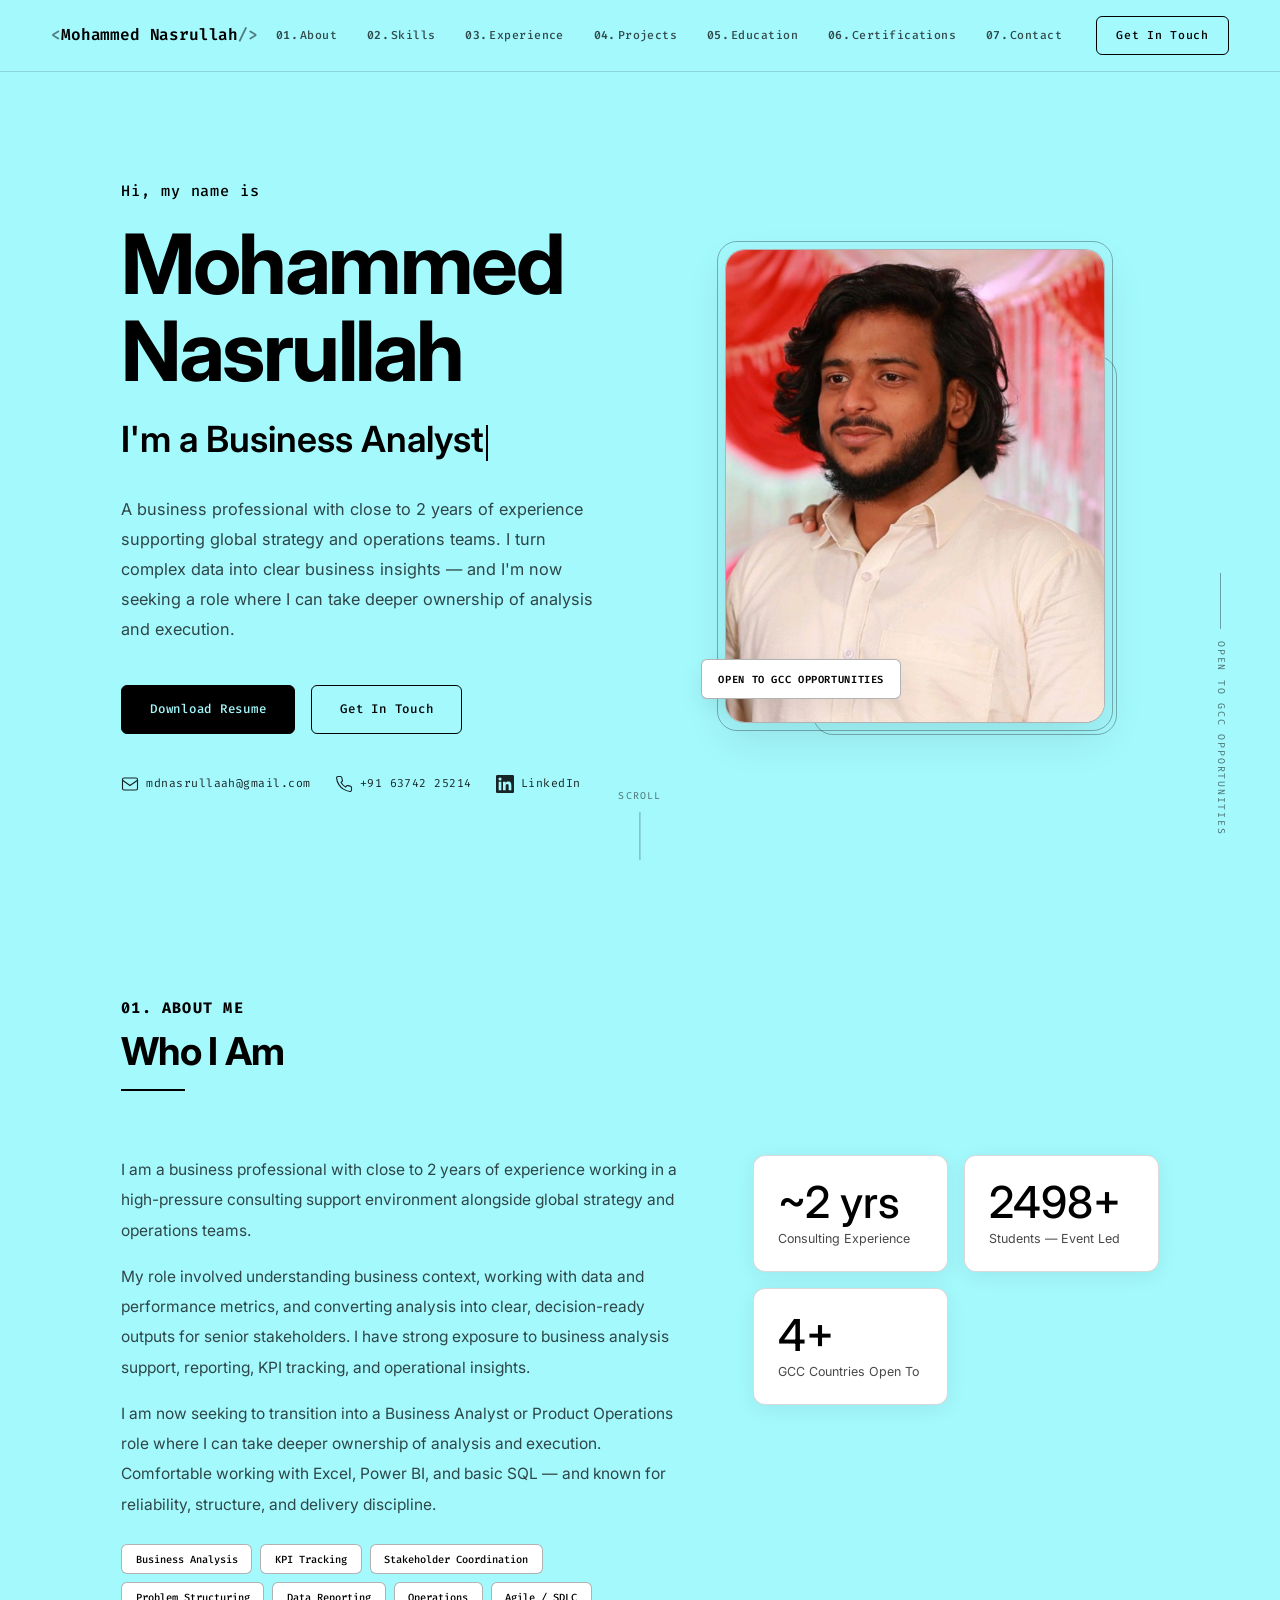
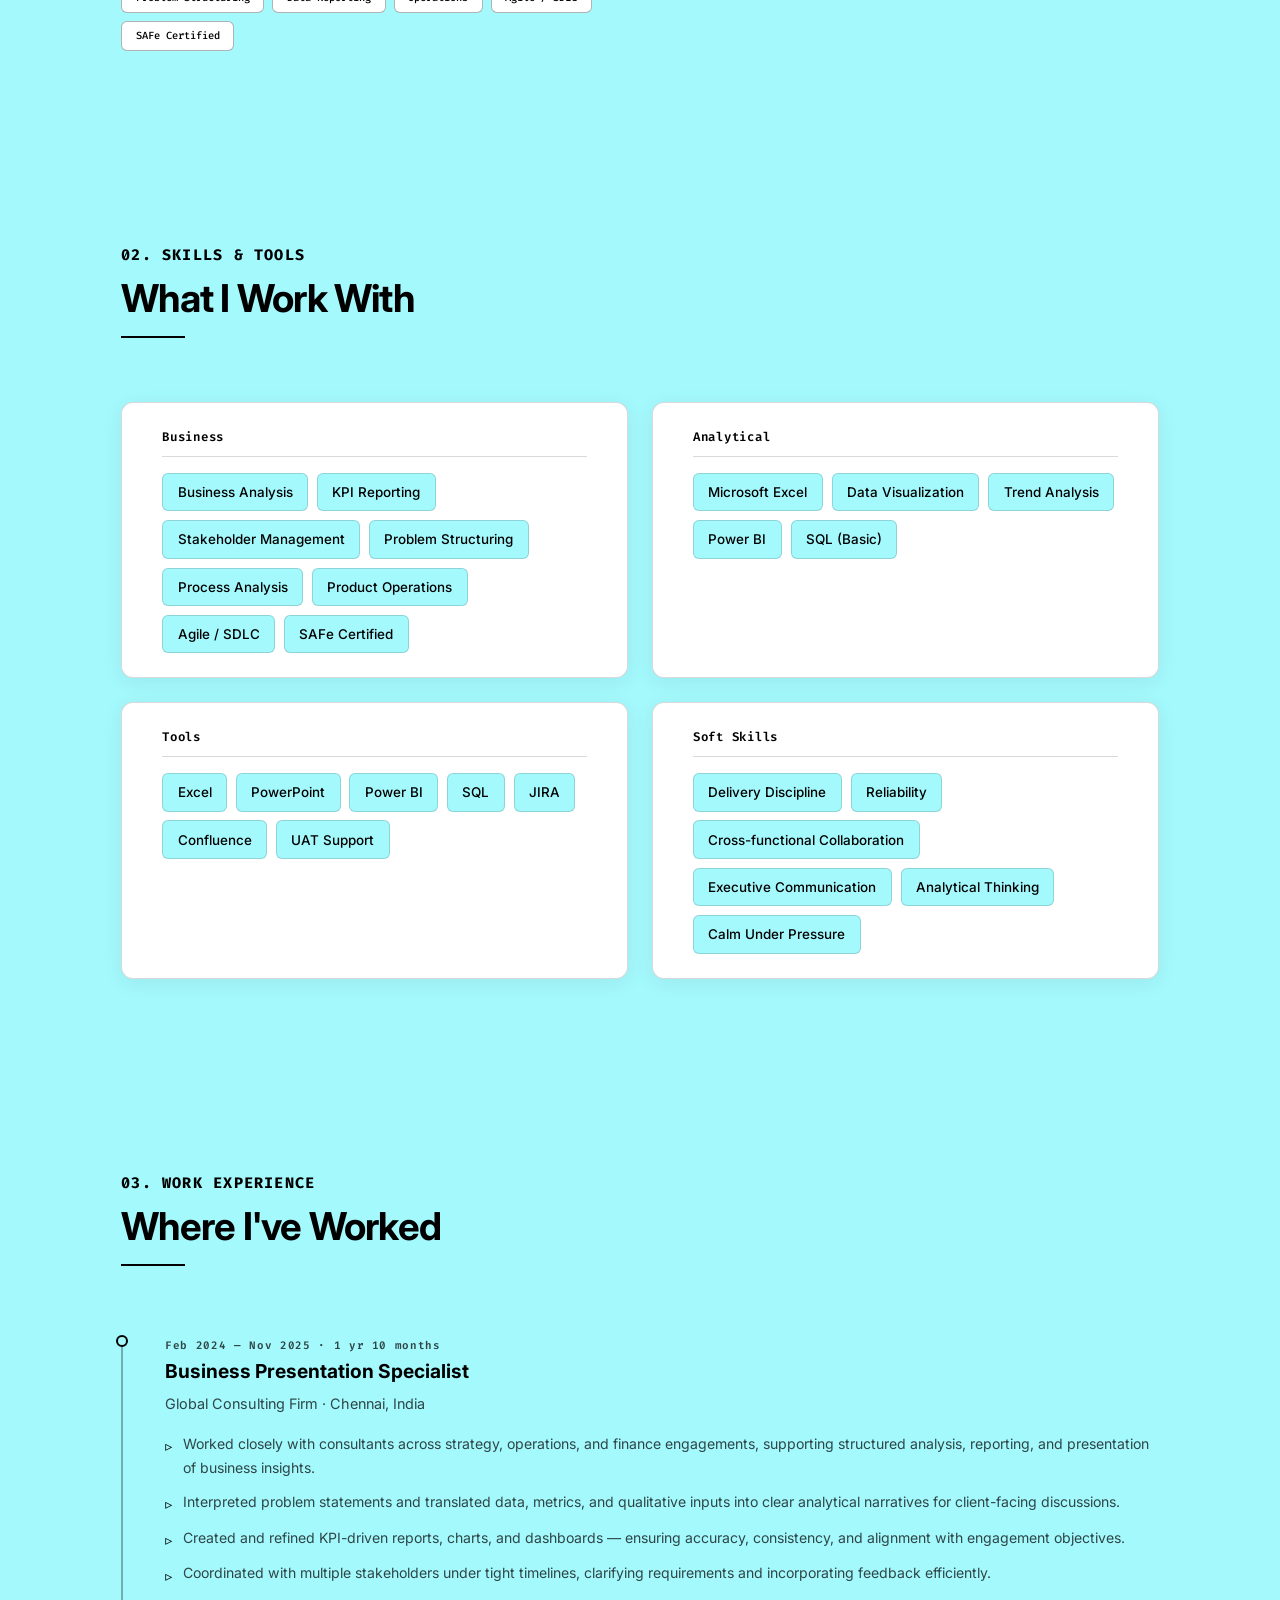
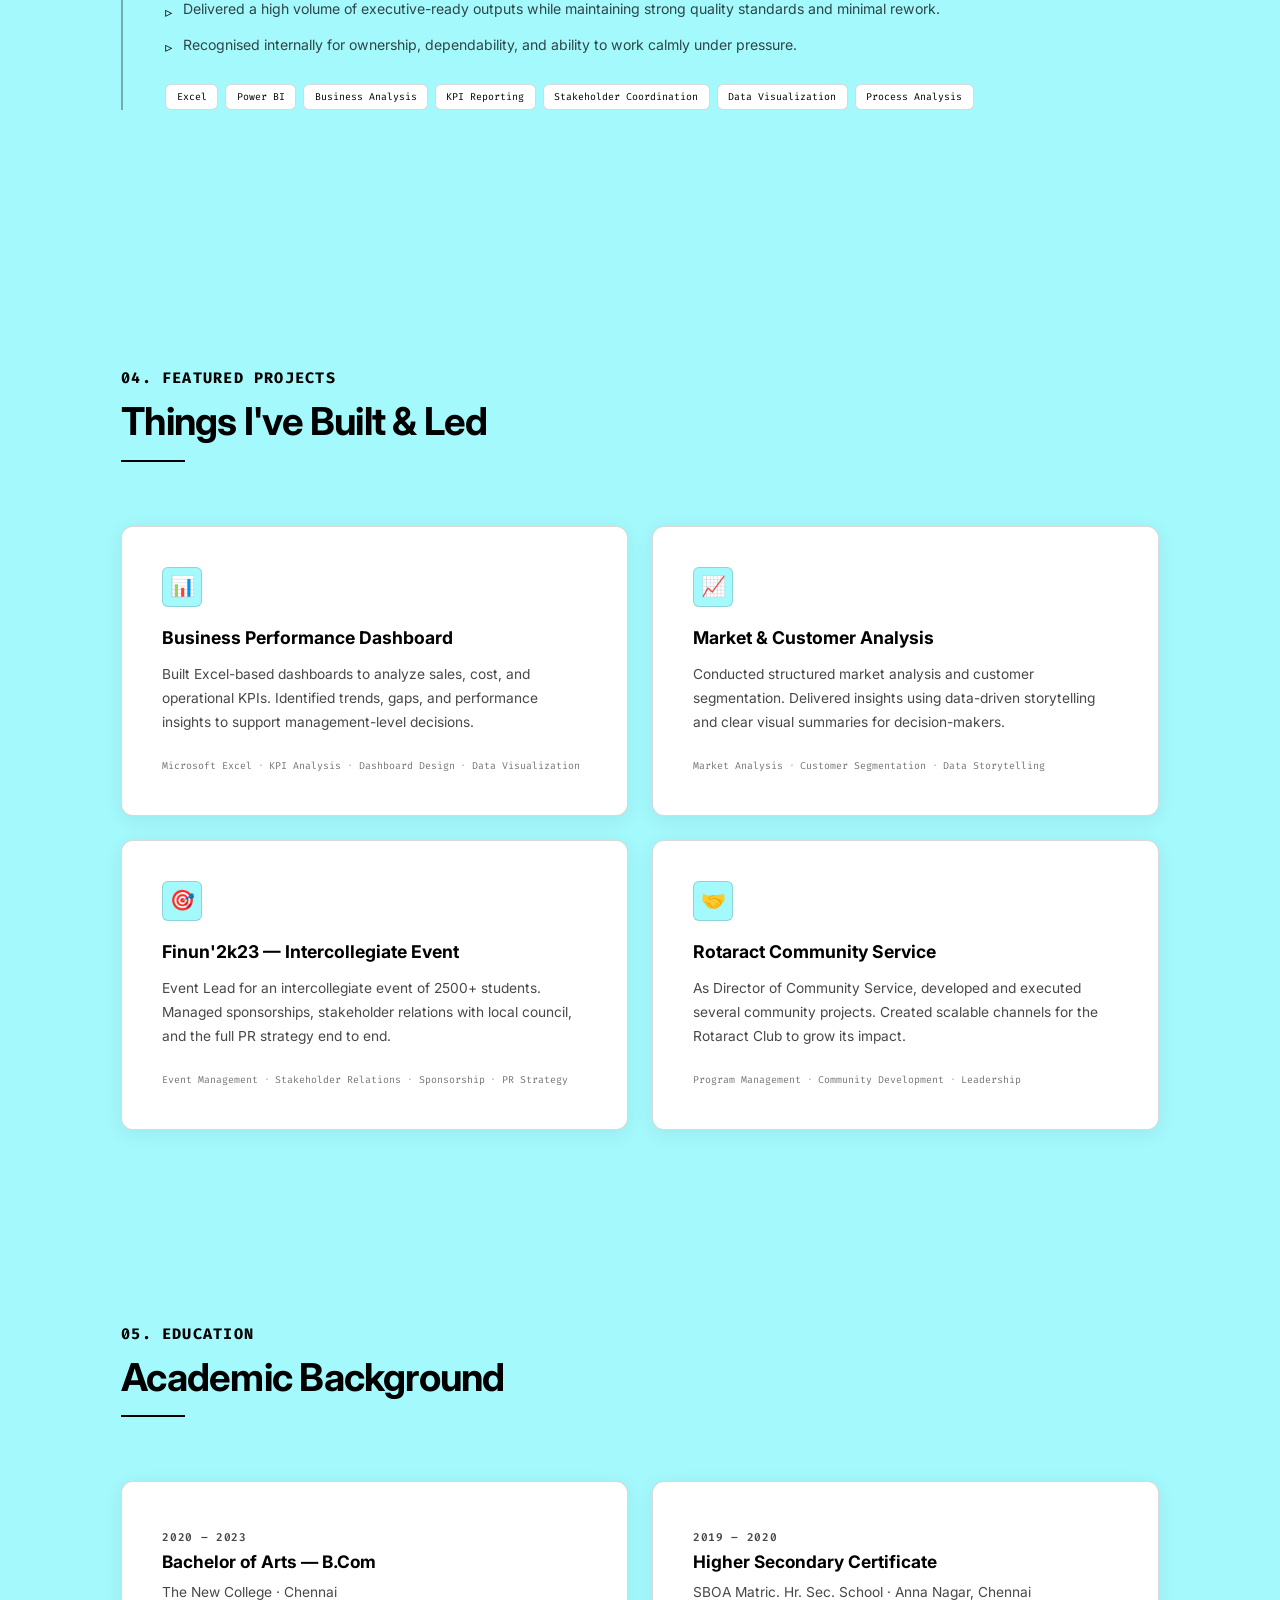
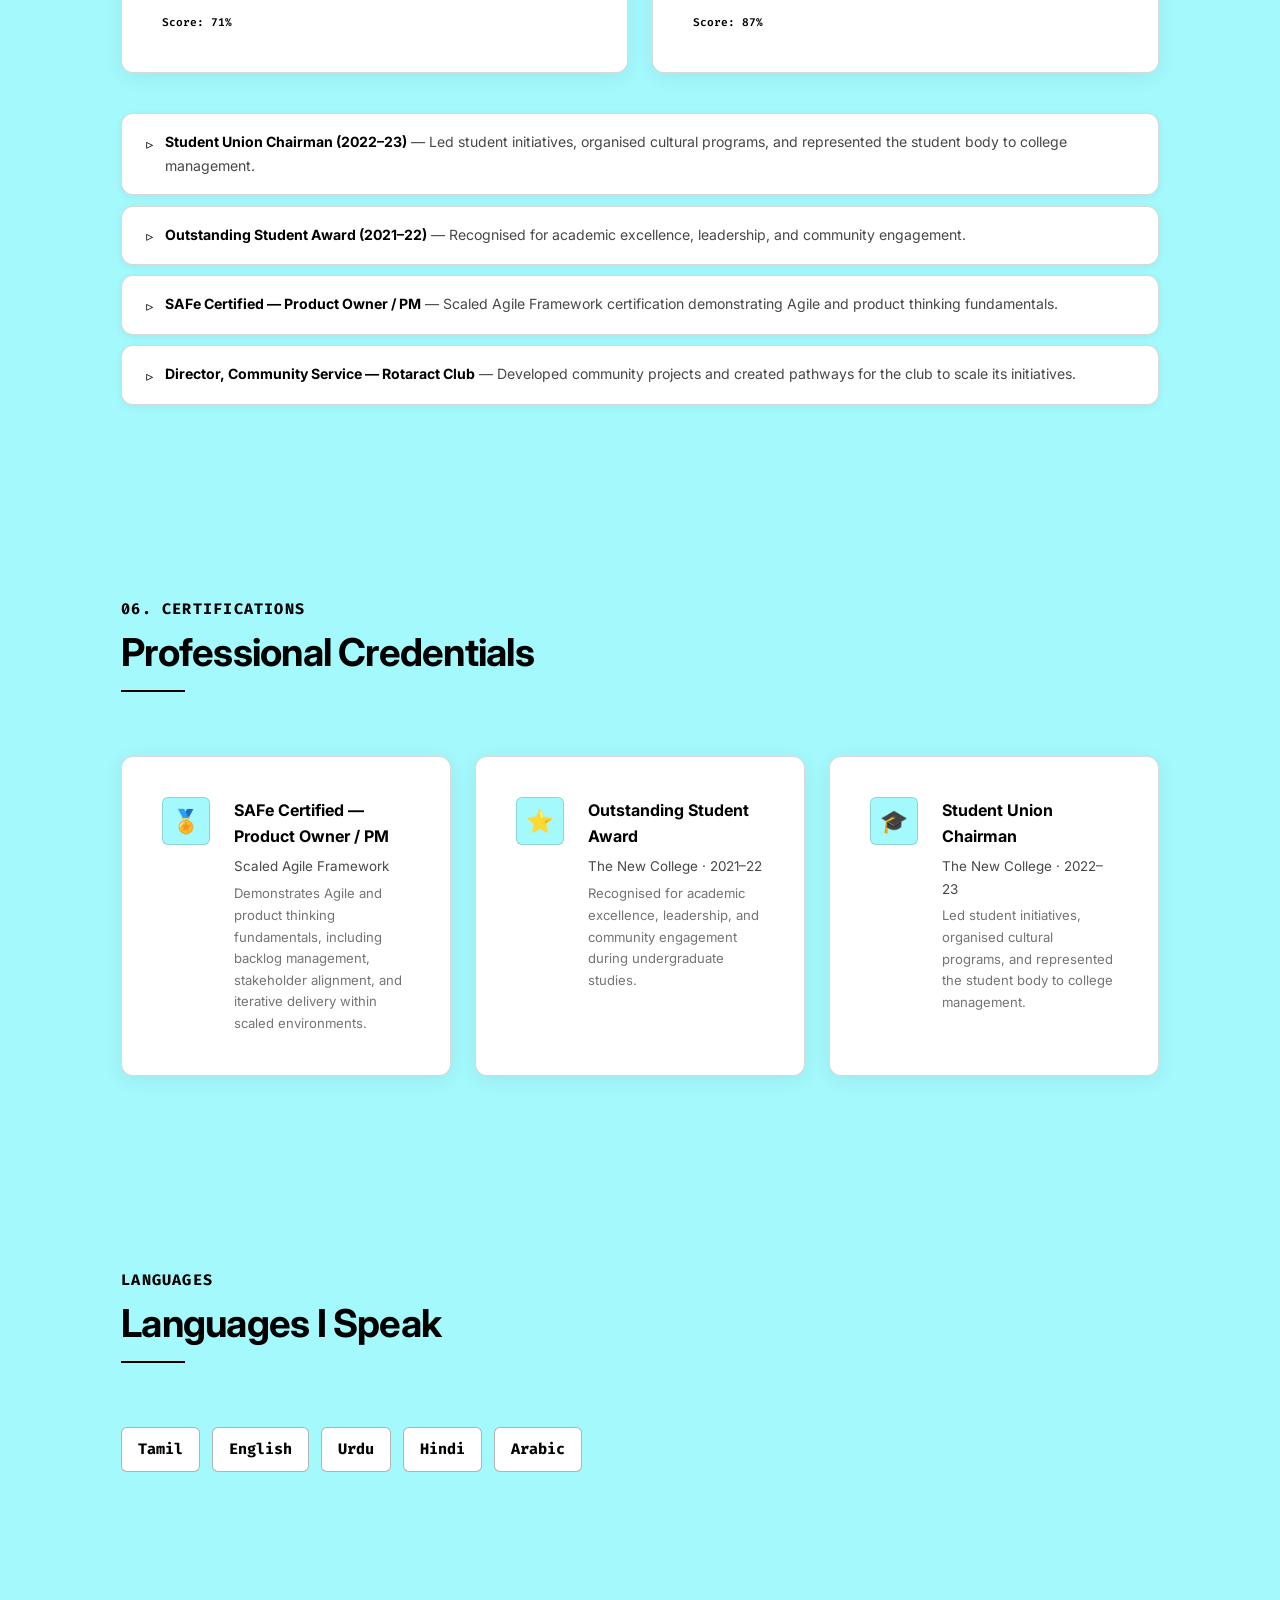
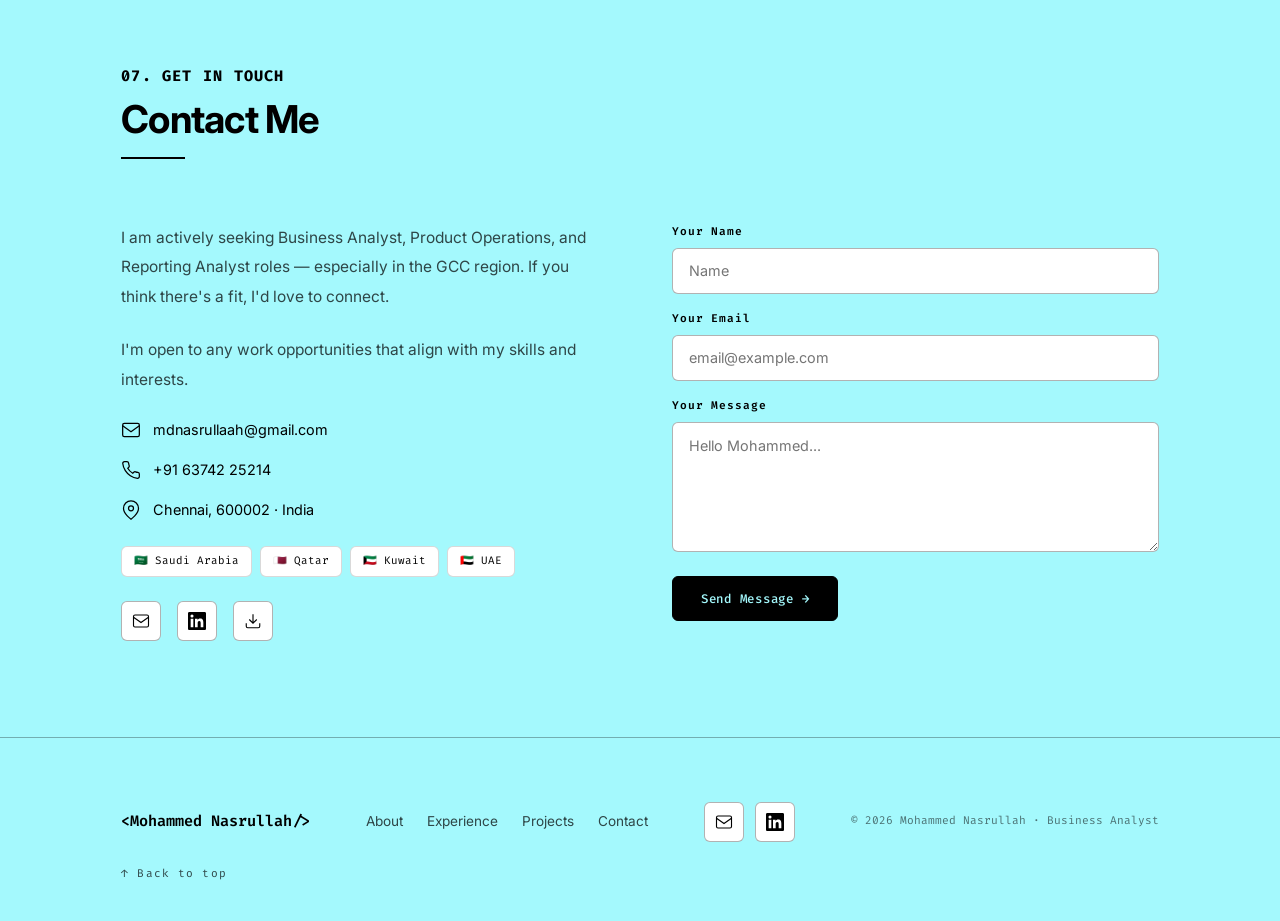
==== index.html @ 5e17bac0 "first commit" ====
<!DOCTYPE html>
<html lang="en">
<head>
  <meta charset="UTF-8">
  <meta name="viewport" content="width=device-width, initial-scale=1.0">
  <title>Mohammed Nasrullah | Business Analyst Portfolio</title>
  <meta name="description" content="Portfolio of Mohammed Nasrullah, Business Analyst open to GCC opportunities. Expertise in KPI reporting, data analysis, and stakeholder coordination.">
  <meta name="author" content="Mohammed Nasrullah">
  <meta name="theme-color" content="#a4f9fd">
  <link rel="icon" href="assets/icons/favicon.svg" type="image/svg+xml">

  <link rel="preconnect" href="https://fonts.googleapis.com">
  <link rel="preconnect" href="https://fonts.gstatic.com" crossorigin>
  <link href="https://fonts.googleapis.com/css2?family=Fira+Code:wght@400;500;600&family=Inter:wght@300;400;500;600;700&display=swap" rel="stylesheet">

  <link rel="stylesheet" href="css/variables.css">
  <link rel="stylesheet" href="css/style.css">
  <link rel="stylesheet" href="css/animations.css">
  <link rel="stylesheet" href="css/responsive.css">
</head>
<body>

  <a href="#hero" class="skip-link">Skip to main content</a>

  <!-- Navigation -->
  <header>
    <nav class="nav" id="nav" aria-label="Main navigation">
      <a href="#hero" class="nav__logo" aria-label="Mohammed Nasrullah home">
        <span class="nav__logo-bracket">&lt;</span>Mohammed Nasrullah<span class="nav__logo-bracket">/&gt;</span>
      </a>

      <div class="nav__links" id="navLinks">
        <a href="#about" class="nav__link" data-section="about"><span class="nav__link-num">01.</span>About</a>
        <a href="#skills" class="nav__link" data-section="skills"><span class="nav__link-num">02.</span>Skills</a>
        <a href="#experience" class="nav__link" data-section="experience"><span class="nav__link-num">03.</span>Experience</a>
        <a href="#projects" class="nav__link" data-section="projects"><span class="nav__link-num">04.</span>Projects</a>
        <a href="#education" class="nav__link" data-section="education"><span class="nav__link-num">05.</span>Education</a>
        <a href="#certifications" class="nav__link" data-section="certifications"><span class="nav__link-num">06.</span>Certifications</a>
        <a href="#contact" class="nav__link" data-section="contact"><span class="nav__link-num">07.</span>Contact</a>
      </div>

      <a href="#contact" class="btn btn--outline btn--sm nav__cta">Get In Touch</a>

      <button class="nav__toggle" id="navToggle" aria-label="Toggle navigation menu" aria-expanded="false" aria-controls="mobileNav">
        <span class="nav__toggle-bar"></span>
        <span class="nav__toggle-bar"></span>
        <span class="nav__toggle-bar"></span>
      </button>
    </nav>

    <div class="mobile-nav" id="mobileNav" aria-label="Mobile navigation">
      <a href="#about" class="mobile-nav__link">01. About</a>
      <a href="#skills" class="mobile-nav__link">02. Skills</a>
      <a href="#experience" class="mobile-nav__link">03. Experience</a>
      <a href="#projects" class="mobile-nav__link">04. Projects</a>
      <a href="#education" class="mobile-nav__link">05. Education</a>
      <a href="#certifications" class="mobile-nav__link">06. Certifications</a>
      <a href="#contact" class="mobile-nav__link">07. Contact</a>
      <a href="assets/resume/resume.pdf" class="mobile-nav__link" download>Download Resume</a>
    </div>
  </header>

  <main>

    <!-- Hero -->
    <section class="hero" id="hero" aria-label="Introduction">
      <div class="container">
        <div class="hero__grid">
          <div class="hero__content">
            <p class="hero__greeting hero-animate hero-animate--1">Hi, my name is</p>
            <h1 class="hero__name hero-animate hero-animate--2">Mohammed Nasrullah</h1>
            <p class="hero__role hero-animate hero-animate--3">
              I'm a <span id="typewriter"></span><span class="typewriter-cursor" aria-hidden="true"></span>
            </p>
            <p class="hero__bio hero-animate hero-animate--4">
              A business professional with close to 2 years of experience supporting global strategy and operations teams. I turn complex data into clear business insights — and I'm now seeking a role where I can take deeper ownership of analysis and execution.
            </p>
            <div class="hero__actions hero-animate hero-animate--5">
              <a href="assets/resume/resume.pdf" class="btn btn--primary" download>Download Resume</a>
              <a href="#contact" class="btn btn--outline">Get In Touch</a>
            </div>
            <div class="hero__socials hero-animate hero-animate--6">
              <a href="mailto:mdnasrullaah@gmail.com" class="hero__social-link" aria-label="Email Mohammed Nasrullah">
                <svg class="hero__social-icon" viewBox="0 0 24 24" fill="none" stroke="currentColor" stroke-width="1.5" aria-hidden="true"><rect x="2" y="4" width="20" height="16" rx="2"/><path d="M2 7l10 7 10-7"/></svg>
                mdnasrullaah@gmail.com
              </a>
              <a href="tel:+916374225214" class="hero__social-link" aria-label="Call Mohammed Nasrullah">
                <svg class="hero__social-icon" viewBox="0 0 24 24" fill="none" stroke="currentColor" stroke-width="1.5" aria-hidden="true"><path d="M22 16.92v3a2 2 0 01-2.18 2 19.79 19.79 0 01-8.63-3.07 19.5 19.5 0 01-6-6 19.79 19.79 0 01-3.07-8.67A2 2 0 014.11 2h3a2 2 0 012 1.72c.127.96.361 1.903.7 2.81a2 2 0 01-.45 2.11L8.09 9.91a16 16 0 006 6l1.27-1.27a2 2 0 012.11-.45c.907.339 1.85.573 2.81.7A2 2 0 0122 16.92z"/></svg>
                +91 63742 25214
              </a>
              <a href="https://linkedin.com" class="hero__social-link" target="_blank" rel="noopener noreferrer" aria-label="LinkedIn profile">
                <svg class="hero__social-icon" viewBox="0 0 24 24" fill="currentColor" aria-hidden="true"><path d="M20.447 20.452h-3.554v-5.569c0-1.328-.027-3.037-1.852-3.037-1.853 0-2.136 1.445-2.136 2.939v5.667H9.351V9h3.414v1.561h.046c.477-.9 1.637-1.85 3.37-1.85 3.601 0 4.267 2.37 4.267 5.455v6.286zM5.337 7.433a2.062 2.062 0 01-2.063-2.065 2.064 2.064 0 112.063 2.065zm1.782 13.019H3.555V9h3.564v11.452zM22.225 0H1.771C.792 0 0 .774 0 1.729v20.542C0 23.227.792 24 1.771 24h20.451C23.2 24 24 23.227 24 22.271V1.729C24 .774 23.2 0 22.222 0h.003z"/></svg>
                LinkedIn
              </a>
            </div>
          </div>

          <div class="hero__visual hero-animate hero-animate--7">
            <div class="hero__profile-wrap profile-ring">
              <div class="hero__profile-frame">
                <img
                  src="assets/images/NN.png"
                  alt="Mohammed Nasrullah — Business Analyst"
                  class="hero__profile-img"
                  width="380"
                  height="475"
                  loading="eager"
                  onerror="this.onerror=null;this.src='assets/images/profile.svg';"
                >
              </div>
              <div class="hero__profile-accent" aria-hidden="true"></div>
              <div class="hero__badge">Open to GCC Opportunities</div>
            </div>
          </div>
        </div>
      </div>

      <div class="hero__scroll scroll-indicator" aria-hidden="true">
        <span>Scroll</span>
        <div class="hero__scroll-line"></div>
      </div>

      <div class="hero__side-label" aria-hidden="true">Open to GCC Opportunities</div>
    </section>

    
    <!-- About -->
    <section class="section" id="about" aria-labelledby="about-title">
      <div class="container">
        <p class="section-label reveal">01. About Me</p>
        <h2 class="section-title reveal" id="about-title">Who I Am</h2>
        <div class="section-divider reveal"></div>

        <div class="about__grid">
          <div class="about__text reveal">
            <p>I am a business professional with close to 2 years of experience working in a high-pressure consulting support environment alongside global strategy and operations teams.</p>
            <p>My role involved understanding business context, working with data and performance metrics, and converting analysis into clear, decision-ready outputs for senior stakeholders. I have strong exposure to business analysis support, reporting, KPI tracking, and operational insights.</p>
            <p>I am now seeking to transition into a Business Analyst or Product Operations role where I can take deeper ownership of analysis and execution. Comfortable working with Excel, Power BI, and basic SQL — and known for reliability, structure, and delivery discipline.</p>
            <div class="about__tags">
              <span class="about__tag">Business Analysis</span>
              <span class="about__tag">KPI Tracking</span>
              <span class="about__tag">Stakeholder Coordination</span>
              <span class="about__tag">Problem Structuring</span>
              <span class="about__tag">Data Reporting</span>
              <span class="about__tag">Operations</span>
              <span class="about__tag">Agile / SDLC</span>
              <span class="about__tag">SAFe Certified</span>
            </div>
          </div>

          <div class="about__stats">
            <div class="stat-card reveal-scale delay-1">
              <div class="stat-card__number"><span data-counter="2" data-prefix="~" data-suffix=" yrs">~0 yrs</span></div>
              <div class="stat-card__label">Consulting Experience</div>
            </div>
              <!-- Removed Languages stat: replaced by separate Languages section -->
            <div class="stat-card reveal-scale delay-3">
              <div class="stat-card__number"><span data-counter="2500" data-suffix="+">0+</span></div>
              <div class="stat-card__label">Students — Event Led</div>
            </div>
            <div class="stat-card reveal-scale delay-4">
              <div class="stat-card__number"><span data-counter="4" data-suffix="+">0+</span></div>
              <div class="stat-card__label">GCC Countries Open To</div>
            </div>
          </div>
        </div>
      </div>
    </section>

    <!-- Skills -->
    <section class="section" id="skills" aria-labelledby="skills-title">
      <div class="container">
        <p class="section-label reveal">02. Skills &amp; Tools</p>
        <h2 class="section-title reveal" id="skills-title">What I Work With</h2>
        <div class="section-divider reveal"></div>

        <div class="skills__grid">
          <article class="skill-card reveal delay-1">
            <h3 class="skill-card__title">Business</h3>
            <div class="skill-card__chips">
              <span class="skill-chip">Business Analysis</span>
              <span class="skill-chip">KPI Reporting</span>
              <span class="skill-chip">Stakeholder Management</span>
              <span class="skill-chip">Problem Structuring</span>
              <span class="skill-chip">Process Analysis</span>
              <span class="skill-chip">Product Operations</span>
              <span class="skill-chip">Agile / SDLC</span>
              <span class="skill-chip">SAFe Certified</span>
            </div>
          </article>

          <article class="skill-card reveal delay-2">
            <h3 class="skill-card__title">Analytical</h3>
            <div class="skill-card__chips">
              <span class="skill-chip">Microsoft Excel</span>
              <span class="skill-chip">Data Visualization</span>
              <span class="skill-chip">Trend Analysis</span>
              <span class="skill-chip">Power BI</span>
              <span class="skill-chip">SQL (Basic)</span>
            </div>
          </article>

          <article class="skill-card reveal delay-3">
            <h3 class="skill-card__title">Tools</h3>
            <div class="skill-card__chips">
              <span class="skill-chip">Excel</span>
              <span class="skill-chip">PowerPoint</span>
              <span class="skill-chip">Power BI</span>
              <span class="skill-chip">SQL</span>
              <span class="skill-chip">JIRA</span>
              <span class="skill-chip">Confluence</span>
              <span class="skill-chip">UAT Support</span>
            </div>
          </article>

          <article class="skill-card reveal delay-4">
            <h3 class="skill-card__title">Soft Skills</h3>
            <div class="skill-card__chips">
              <span class="skill-chip">Delivery Discipline</span>
              <span class="skill-chip">Reliability</span>
              <span class="skill-chip">Cross-functional Collaboration</span>
              <span class="skill-chip">Executive Communication</span>
              <span class="skill-chip">Analytical Thinking</span>
              <span class="skill-chip">Calm Under Pressure</span>
            </div>
          </article>
        </div>
      </div>
    </section>

    <!-- Experience -->
    <section class="section" id="experience" aria-labelledby="experience-title">
      <div class="container">
        <p class="section-label reveal">03. Work Experience</p>
        <h2 class="section-title reveal" id="experience-title">Where I've Worked</h2>
        <div class="section-divider reveal"></div>

        <div class="timeline">
          <article class="timeline__item reveal">
            <time class="timeline__date" datetime="2024-02/2025-11">Feb 2024 — Nov 2025 · 1 yr 10 months</time>
            <h3 class="timeline__role">Business Presentation Specialist</h3>
            <p class="timeline__company">Global Consulting Firm · Chennai, India</p>
            <ul class="timeline__points">
              <li class="timeline__point"><span class="timeline__arrow" aria-hidden="true">▹</span><span>Worked closely with consultants across strategy, operations, and finance engagements, supporting structured analysis, reporting, and presentation of business insights.</span></li>
              <li class="timeline__point"><span class="timeline__arrow" aria-hidden="true">▹</span><span>Interpreted problem statements and translated data, metrics, and qualitative inputs into clear analytical narratives for client-facing discussions.</span></li>
              <li class="timeline__point"><span class="timeline__arrow" aria-hidden="true">▹</span><span>Created and refined KPI-driven reports, charts, and dashboards — ensuring accuracy, consistency, and alignment with engagement objectives.</span></li>
              <li class="timeline__point"><span class="timeline__arrow" aria-hidden="true">▹</span><span>Coordinated with multiple stakeholders under tight timelines, clarifying requirements and incorporating feedback efficiently.</span></li>
              <li class="timeline__point"><span class="timeline__arrow" aria-hidden="true">▹</span><span>Delivered a high volume of executive-ready outputs while maintaining strong quality standards and minimal rework.</span></li>
              <li class="timeline__point"><span class="timeline__arrow" aria-hidden="true">▹</span><span>Recognised internally for ownership, dependability, and ability to work calmly under pressure.</span></li>
            </ul>
            <div class="timeline__tags">
              <span class="tag">Excel</span>
              <span class="tag">Power BI</span>
              <span class="tag">Business Analysis</span>
              <span class="tag">KPI Reporting</span>
              <span class="tag">Stakeholder Coordination</span>
              <span class="tag">Data Visualization</span>
              <span class="tag">Process Analysis</span>
            </div>
          </article>
        </div>
      </div>
    </section>

    <!-- Projects -->
    <section class="section" id="projects" aria-labelledby="projects-title">
      <div class="container">
        <p class="section-label reveal">04. Featured Projects</p>
        <h2 class="section-title reveal" id="projects-title">Things I've Built &amp; Led</h2>
        <div class="section-divider reveal"></div>

        <div class="projects__grid">
          <article class="project-card reveal delay-1">
            <div class="project-card__header">
              <div class="project-card__icon" aria-hidden="true">📊</div>
            </div>
            <h3 class="project-card__title">Business Performance Dashboard</h3>
            <p class="project-card__desc">Built Excel-based dashboards to analyze sales, cost, and operational KPIs. Identified trends, gaps, and performance insights to support management-level decisions.</p>
            <div class="project-card__tags">
              <span class="project-card__tag">Microsoft Excel</span>
              <span class="project-card__tag">KPI Analysis</span>
              <span class="project-card__tag">Dashboard Design</span>
              <span class="project-card__tag">Data Visualization</span>
            </div>
          </article>

          <article class="project-card reveal delay-2">
            <div class="project-card__header">
              <div class="project-card__icon" aria-hidden="true">📈</div>
            </div>
            <h3 class="project-card__title">Market &amp; Customer Analysis</h3>
            <p class="project-card__desc">Conducted structured market analysis and customer segmentation. Delivered insights using data-driven storytelling and clear visual summaries for decision-makers.</p>
            <div class="project-card__tags">
              <span class="project-card__tag">Market Analysis</span>
              <span class="project-card__tag">Customer Segmentation</span>
              <span class="project-card__tag">Data Storytelling</span>
            </div>
          </article>

          <article class="project-card reveal delay-3">
            <div class="project-card__header">
              <div class="project-card__icon" aria-hidden="true">🎯</div>
            </div>
            <h3 class="project-card__title">Finun'2k23 — Intercollegiate Event</h3>
            <p class="project-card__desc">Event Lead for an intercollegiate event of 2500+ students. Managed sponsorships, stakeholder relations with local council, and the full PR strategy end to end.</p>
            <div class="project-card__tags">
              <span class="project-card__tag">Event Management</span>
              <span class="project-card__tag">Stakeholder Relations</span>
              <span class="project-card__tag">Sponsorship</span>
              <span class="project-card__tag">PR Strategy</span>
            </div>
          </article>

          <article class="project-card reveal delay-4">
            <div class="project-card__header">
              <div class="project-card__icon" aria-hidden="true">🤝</div>
            </div>
            <h3 class="project-card__title">Rotaract Community Service</h3>
            <p class="project-card__desc">As Director of Community Service, developed and executed several community projects. Created scalable channels for the Rotaract Club to grow its impact.</p>
            <div class="project-card__tags">
              <span class="project-card__tag">Program Management</span>
              <span class="project-card__tag">Community Development</span>
              <span class="project-card__tag">Leadership</span>
            </div>
          </article>
        </div>
      </div>
    </section>

    <!-- Education -->
    <section class="section" id="education" aria-labelledby="education-title">
      <div class="container">
        <p class="section-label reveal">05. Education</p>
        <h2 class="section-title reveal" id="education-title">Academic Background</h2>
        <div class="section-divider reveal"></div>

        <div class="education__grid">
          <article class="edu-card reveal delay-1">
            <time class="edu-card__year" datetime="2020/2023">2020 – 2023</time>
            <h3 class="edu-card__degree">Bachelor of Arts — B.Com</h3>
            <p class="edu-card__institution">The New College · Chennai</p>
            <p class="edu-card__score">Score: 71%</p>
          </article>

          <article class="edu-card reveal delay-2">
            <time class="edu-card__year" datetime="2019/2020">2019 – 2020</time>
            <h3 class="edu-card__degree">Higher Secondary Certificate</h3>
            <p class="edu-card__institution">SBOA Matric. Hr. Sec. School · Anna Nagar, Chennai</p>
            <p class="edu-card__score">Score: 87%</p>
          </article>
        </div>

        <div class="achievements">
          <div class="achievement-item reveal delay-1">
            <span class="achievement-item__arrow" aria-hidden="true">▹</span>
            <span><strong>Student Union Chairman (2022–23)</strong> — Led student initiatives, organised cultural programs, and represented the student body to college management.</span>
          </div>
          <div class="achievement-item reveal delay-2">
            <span class="achievement-item__arrow" aria-hidden="true">▹</span>
            <span><strong>Outstanding Student Award (2021–22)</strong> — Recognised for academic excellence, leadership, and community engagement.</span>
          </div>
          <div class="achievement-item reveal delay-3">
            <span class="achievement-item__arrow" aria-hidden="true">▹</span>
            <span><strong>SAFe Certified — Product Owner / PM</strong> — Scaled Agile Framework certification demonstrating Agile and product thinking fundamentals.</span>
          </div>
          <div class="achievement-item reveal delay-4">
            <span class="achievement-item__arrow" aria-hidden="true">▹</span>
            <span><strong>Director, Community Service — Rotaract Club</strong> — Developed community projects and created pathways for the club to scale its initiatives.</span>
          </div>
        </div>
      </div>
    </section>

    <!-- Certifications -->
    <section class="section" id="certifications" aria-labelledby="certifications-title">
      <div class="container">
        <p class="section-label reveal">06. Certifications</p>
        <h2 class="section-title reveal" id="certifications-title">Professional Credentials</h2>
        <div class="section-divider reveal"></div>

        <div class="certifications__grid">
          <article class="cert-card reveal delay-1">
            <div class="cert-card__icon" aria-hidden="true">🏅</div>
            <div>
              <h3 class="cert-card__title">SAFe Certified — Product Owner / PM</h3>
              <p class="cert-card__issuer">Scaled Agile Framework</p>
              <p class="cert-card__desc">Demonstrates Agile and product thinking fundamentals, including backlog management, stakeholder alignment, and iterative delivery within scaled environments.</p>
            </div>
          </article>

          <article class="cert-card reveal delay-2">
            <div class="cert-card__icon" aria-hidden="true">⭐</div>
            <div>
              <h3 class="cert-card__title">Outstanding Student Award</h3>
              <p class="cert-card__issuer">The New College · 2021–22</p>
              <p class="cert-card__desc">Recognised for academic excellence, leadership, and community engagement during undergraduate studies.</p>
            </div>
          </article>

          <article class="cert-card reveal delay-3">
            <div class="cert-card__icon" aria-hidden="true">🎓</div>
            <div>
              <h3 class="cert-card__title">Student Union Chairman</h3>
              <p class="cert-card__issuer">The New College · 2022–23</p>
              <p class="cert-card__desc">Led student initiatives, organised cultural programs, and represented the student body to college management.</p>
            </div>
          </article>
        </div>
      </div>
    </section>

    <!-- Languages -->
    <section class="section" id="languages" aria-labelledby="languages-title">
      <div class="container">
        <p class="section-label reveal">Languages</p>
        <h2 class="section-title reveal" id="languages-title">Languages I Speak</h2>
        <div class="section-divider reveal"></div>

        <div class="languages__grid reveal">
          <span class="language-tag">Tamil</span>
          <span class="language-tag">English</span>
          <span class="language-tag">Urdu</span>
          <span class="language-tag">Hindi</span>
          <span class="language-tag">Arabic</span>
        </div>
      </div>
    </section>

    <!-- Contact -->
    <section class="section" id="contact" aria-labelledby="contact-title">
      <div class="container">
        <p class="section-label reveal">07. Get In Touch</p>
        <h2 class="section-title reveal" id="contact-title">Contact Me</h2>
        <div class="section-divider reveal"></div>

        <div class="contact__grid">
          <div class="reveal-left">
            <div class="contact__text">
              <p>I am actively seeking Business Analyst, Product Operations, and Reporting Analyst roles — especially in the GCC region. If you think there's a fit, I'd love to connect.</p>
              <p>I'm open to any work opportunities that align with my skills and interests.</p>
            </div>

            <div class="contact__details">
              <a href="mailto:mdnasrullaah@gmail.com" class="contact__row">
                <svg class="contact__icon" viewBox="0 0 24 24" fill="none" stroke="currentColor" stroke-width="1.5" aria-hidden="true"><rect x="2" y="4" width="20" height="16" rx="2"/><path d="M2 7l10 7 10-7"/></svg>
                mdnasrullaah@gmail.com
              </a>
              <a href="tel:+916374225214" class="contact__row">
                <svg class="contact__icon" viewBox="0 0 24 24" fill="none" stroke="currentColor" stroke-width="1.5" aria-hidden="true"><path d="M22 16.92v3a2 2 0 01-2.18 2 19.79 19.79 0 01-8.63-3.07 19.5 19.5 0 01-6-6 19.79 19.79 0 01-3.07-8.67A2 2 0 014.11 2h3a2 2 0 012 1.72c.127.96.361 1.903.7 2.81a2 2 0 01-.45 2.11L8.09 9.91a16 16 0 006 6l1.27-1.27a2 2 0 012.11-.45c.907.339 1.85.573 2.81.7A2 2 0 0122 16.92z"/></svg>
                +91 63742 25214
              </a>
              <div class="contact__row">
                <svg class="contact__icon" viewBox="0 0 24 24" fill="none" stroke="currentColor" stroke-width="1.5" aria-hidden="true"><path d="M21 10c0 7-9 13-9 13s-9-6-9-13a9 9 0 0118 0z"/><circle cx="12" cy="10" r="3"/></svg>
                Chennai, 600002 · India
              </div>
            </div>

            <div class="contact__geo">
              <span class="geo-tag">🇸🇦 Saudi Arabia</span>
              <span class="geo-tag">🇶🇦 Qatar</span>
              <span class="geo-tag">🇰🇼 Kuwait</span>
              <span class="geo-tag">🇦🇪 UAE</span>
            </div>

            <div class="contact__socials">
              <a href="mailto:mdnasrullaah@gmail.com" class="social-icon-btn" aria-label="Email">
                <svg viewBox="0 0 24 24" fill="none" stroke="currentColor" stroke-width="1.5"><rect x="2" y="4" width="20" height="16" rx="2"/><path d="M2 7l10 7 10-7"/></svg>
              </a>
              <a href="https://linkedin.com" class="social-icon-btn" target="_blank" rel="noopener noreferrer" aria-label="LinkedIn">
                <svg viewBox="0 0 24 24" fill="currentColor"><path d="M20.447 20.452h-3.554v-5.569c0-1.328-.027-3.037-1.852-3.037-1.853 0-2.136 1.445-2.136 2.939v5.667H9.351V9h3.414v1.561h.046c.477-.9 1.637-1.85 3.37-1.85 3.601 0 4.267 2.37 4.267 5.455v6.286zM5.337 7.433a2.062 2.062 0 01-2.063-2.065 2.064 2.064 0 112.063 2.065zm1.782 13.019H3.555V9h3.564v11.452zM22.225 0H1.771C.792 0 0 .774 0 1.729v20.542C0 23.227.792 24 1.771 24h20.451C23.2 24 24 23.227 24 22.271V1.729C24 .774 23.2 0 22.222 0h.003z"/></svg>
              </a>
              <a href="assets/resume/resume.pdf" class="social-icon-btn" download aria-label="Download resume">
                <svg viewBox="0 0 24 24" fill="none" stroke="currentColor" stroke-width="1.5"><path d="M21 15v4a2 2 0 01-2 2H5a2 2 0 01-2-2v-4M7 10l5 5 5-5M12 15V3"/></svg>
              </a>
            </div>
          </div>

          <form class="contact-form reveal delay-2" id="contactForm" novalidate>
            <div class="form-group">
              <label class="form-label" for="name">Your Name</label>
              <input class="form-input" type="text" id="name" name="name" placeholder="Name" required autocomplete="name">
            </div>
            <div class="form-group">
              <label class="form-label" for="email">Your Email</label>
              <input class="form-input" type="email" id="email" name="email" placeholder="email@example.com" required autocomplete="email">
            </div>
            <div class="form-group">
              <label class="form-label" for="message">Your Message</label>
              <textarea class="form-textarea" id="message" name="message" placeholder="Hello Mohammed..." required></textarea>
            </div>
            <div class="form-submit">
              <button type="submit" class="btn btn--primary">Send Message →</button>
            </div>
            <div class="form-status" id="formStatus" role="alert" aria-live="polite"></div>
          </form>
        </div>
      </div>
    </section>

  </main>

  <!-- Footer -->
  <footer class="footer">
    <div class="container footer__inner">
      <div class="footer__logo">&lt;Mohammed Nasrullah/&gt;</div>
      <nav class="footer__links" aria-label="Footer navigation">
        <a href="#about" class="footer__link">About</a>
        <a href="#experience" class="footer__link">Experience</a>
        <a href="#projects" class="footer__link">Projects</a>
        <a href="#contact" class="footer__link">Contact</a>
      </nav>
      <div class="footer__socials">
        <a href="mailto:mdnasrullaah@gmail.com" class="social-icon-btn" aria-label="Email">
          <svg viewBox="0 0 24 24" fill="none" stroke="currentColor" stroke-width="1.5"><rect x="2" y="4" width="20" height="16" rx="2"/><path d="M2 7l10 7 10-7"/></svg>
        </a>
        <a href="https://linkedin.com" class="social-icon-btn" target="_blank" rel="noopener noreferrer" aria-label="LinkedIn">
          <svg viewBox="0 0 24 24" fill="currentColor"><path d="M20.447 20.452h-3.554v-5.569c0-1.328-.027-3.037-1.852-3.037-1.853 0-2.136 1.445-2.136 2.939v5.667H9.351V9h3.414v1.561h.046c.477-.9 1.637-1.85 3.37-1.85 3.601 0 4.267 2.37 4.267 5.455v6.286zM5.337 7.433a2.062 2.062 0 01-2.063-2.065 2.064 2.064 0 112.063 2.065zm1.782 13.019H3.555V9h3.564v11.452zM22.225 0H1.771C.792 0 0 .774 0 1.729v20.542C0 23.227.792 24 1.771 24h20.451C23.2 24 24 23.227 24 22.271V1.729C24 .774 23.2 0 22.222 0h.003z"/></svg>
        </a>
      </div>
      <p class="footer__copy">&copy; <span id="currentYear">2026</span> Mohammed Nasrullah · Business Analyst</p>
      <button class="footer__back-top" id="footerBackTop" aria-label="Back to top">↑ Back to top</button>
    </div>
  </footer>

  <!-- Scroll to top -->
  <button class="scroll-top" id="scrollTop" aria-label="Scroll to top">
    <svg viewBox="0 0 24 24" fill="none" stroke="currentColor" stroke-width="2" aria-hidden="true"><path d="M18 15l-6-6-6 6"/></svg>
  </button>

  <script src="js/navigation.js"></script>
  <script src="js/scroll.js"></script>
  <script src="js/animations.js"></script>
  <script src="js/counters.js"></script>
  <script src="js/main.js"></script>
</body>
</html>
---- css/variables.css ----
/* ============================================================
   Design Tokens — Mohammed Nasrullah Portfolio
   ============================================================ */

:root {
  /* Color palette */
  --color-bg:           #a4f9fd;
  --color-bg-soft:      rgba(164, 249, 253, 0.88);
  --color-surface:      #ffffff;
  --color-text:         #000000;
  --color-text-muted:   rgba(0, 0, 0, 0.72);
  --color-text-subtle:  rgba(0, 0, 0, 0.55);
  --color-accent:       #000000;
  --color-border:       rgba(0, 0, 0, 0.15);
  --color-border-strong:rgba(0, 0, 0, 0.3);

  /* Shadows — soft modern, no gradients */
  --shadow-sm:          0 2px 8px rgba(0, 0, 0, 0.06);
  --shadow-md:          0 8px 24px rgba(0, 0, 0, 0.08);
  --shadow-lg:          0 16px 40px rgba(0, 0, 0, 0.1);
  --shadow-card:        0 4px 20px rgba(0, 0, 0, 0.07);
  --shadow-card-hover:  0 12px 32px rgba(0, 0, 0, 0.12);
  --shadow-focus:       0 0 0 3px rgba(0, 0, 0, 0.15);

  /* Typography */
  --font-sans:          'Inter', system-ui, -apple-system, sans-serif;
  --font-mono:          'Fira Code', 'Consolas', monospace;

  /* Spacing scale */
  --space-xs:           0.5rem;
  --space-sm:           1rem;
  --space-md:           1.5rem;
  --space-lg:           2.5rem;
  --space-xl:           4rem;
  --space-2xl:          6rem;
  --space-3xl:          8rem;

  /* Layout */
  --nav-height:         72px;
  --max-width:          1140px;
  --max-width-narrow:   900px;
  --section-padding:    var(--space-2xl) 0;

  /* Radius */
  --radius-sm:          6px;
  --radius-md:          12px;
  --radius-lg:          20px;
  --radius-full:        9999px;

  /* Motion */
  --ease-out:           cubic-bezier(0.25, 0.46, 0.45, 0.94);
  --ease-spring:        cubic-bezier(0.34, 1.56, 0.64, 1);
  --duration-fast:      0.2s;
  --duration-base:      0.35s;
  --duration-slow:      0.6s;

  /* Z-index */
  --z-nav:              1000;
  --z-mobile-nav:       998;
  --z-scroll-top:       900;
}
---- css/style.css ----
/* ============================================================
   Base & Reset
   ============================================================ */

*,
*::before,
*::after {
  box-sizing: border-box;
  margin: 0;
  padding: 0;
}

html {
  scroll-behavior: smooth;
  scroll-padding-top: var(--nav-height);
}

body {
  background: var(--color-bg);
  color: var(--color-text);
  font-family: var(--font-sans);
  font-size: 16px;
  line-height: 1.65;
  overflow-x: hidden;
  -webkit-font-smoothing: antialiased;
}

img {
  max-width: 100%;
  height: auto;
  display: block;
}

a {
  color: inherit;
  text-decoration: none;
}

ul {
  list-style: none;
}

button {
  font-family: inherit;
  cursor: pointer;
  border: none;
  background: none;
}

input,
textarea {
  font-family: inherit;
}

::selection {
  background: var(--color-accent);
  color: var(--color-bg);
}

::-webkit-scrollbar {
  width: 6px;
}

::-webkit-scrollbar-track {
  background: var(--color-bg);
}

::-webkit-scrollbar-thumb {
  background: var(--color-accent);
  border-radius: var(--radius-full);
}

.skip-link {
  position: absolute;
  top: -100%;
  left: var(--space-md);
  z-index: 9999;
  padding: 0.75rem 1.25rem;
  background: var(--color-accent);
  color: var(--color-bg);
  font-family: var(--font-mono);
  font-size: 0.8rem;
  border-radius: var(--radius-sm);
  transition: top var(--duration-fast);
}

.skip-link:focus {
  top: var(--space-sm);
}

.container {
  width: 100%;
  max-width: var(--max-width);
  margin: 0 auto;
  padding: 0 clamp(1.25rem, 4vw, 3.5rem);
}

.section {
  padding: var(--section-padding);
}

.section-label {
  font-family: var(--font-mono);
  font-size: 0.95rem;
  font-weight: 800;
  text-transform: uppercase;
  letter-spacing: 0.08em;
  color: var(--color-text);
  margin-bottom: var(--space-xs);
}

.section-title {
  font-size: clamp(1.8rem, 3.2vw, 2.4rem);
  font-weight: 700;
  text-transform: none;
  letter-spacing: -0.02em;
  line-height: 1.15;
  color: var(--color-text);
  margin-bottom: var(--space-sm);
}

/* Languages section styles */
.languages__grid {
  display: flex;
  gap: 0.75rem;
  flex-wrap: wrap;
  margin-top: var(--space-md);
}

.language-tag {
  font-family: var(--font-mono);
  font-size: 0.95rem;
  font-weight: 700;
  padding: 0.55rem 1rem;
  border-radius: var(--radius-sm);
  background: var(--color-surface);
  border: 1px solid var(--color-border-strong);
  color: var(--color-text);
}

.language-tag:hover {
  background: var(--color-accent);
  color: var(--color-bg);
  transform: translateY(-3px);
}

.section-divider {
  width: 64px;
  height: 2px;
  background: var(--color-accent);
  margin-bottom: var(--space-xl);
}

.btn {
  display: inline-flex;
  align-items: center;
  justify-content: center;
  gap: 0.5rem;
  font-family: var(--font-mono);
  font-size: 0.78rem;
  font-weight: 500;
  letter-spacing: 0.06em;
  padding: 0.85rem 1.75rem;
  border: 1.5px solid var(--color-accent);
  border-radius: var(--radius-sm);
  transition:
    background var(--duration-base) var(--ease-out),
    color var(--duration-base) var(--ease-out),
    transform var(--duration-base) var(--ease-out),
    box-shadow var(--duration-base) var(--ease-out);
}

.btn:focus-visible {
  outline: none;
  box-shadow: var(--shadow-focus);
}

.btn--primary {
  background: var(--color-accent);
  color: var(--color-bg);
}

.btn--primary:hover {
  background: transparent;
  color: var(--color-accent);
  transform: translateY(-2px);
  box-shadow: var(--shadow-md);
}

.btn--outline {
  background: transparent;
  color: var(--color-accent);
}

.btn--outline:hover {
  background: var(--color-accent);
  color: var(--color-bg);
  transform: translateY(-2px);
  box-shadow: var(--shadow-md);
}

.btn--sm {
  padding: 0.55rem 1.2rem;
  font-size: 0.72rem;
}

.nav {
  position: fixed;
  top: 0;
  left: 0;
  right: 0;
  z-index: var(--z-nav);
  height: var(--nav-height);
  display: flex;
  align-items: center;
  justify-content: space-between;
  padding: 0 clamp(1.25rem, 4vw, 3.5rem);
  background: var(--color-bg-soft);
  backdrop-filter: blur(18px);
  -webkit-backdrop-filter: blur(18px);
  border-bottom: 1px solid var(--color-border);
  transition: background var(--duration-base), box-shadow var(--duration-base);
}

.nav.is-scrolled {
  background: rgba(164, 249, 253, 0.97);
  box-shadow: var(--shadow-sm);
}

.nav__logo {
  font-family: var(--font-mono);
  font-size: 1rem;
  font-weight: 600;
  letter-spacing: -0.01em;
}

.nav__logo-bracket {
  opacity: 0.5;
}

.nav__links {
  display: flex;
  align-items: center;
  gap: 0.15rem;
}

.nav__link {
  font-family: var(--font-mono);
  font-size: 0.72rem;
  font-weight: 500;
  letter-spacing: 0.04em;
  opacity: 0.7;
  padding: 0.45rem 0.85rem;
  position: relative;
  transition: opacity var(--duration-fast);
}

.nav__link-num {
  font-weight: 600;
  margin-right: 0.15em;
}

.nav__link::after {
  content: '';
  position: absolute;
  bottom: 0;
  left: 0.85rem;
  right: 0.85rem;
  height: 1.5px;
  background: var(--color-accent);
  transform: scaleX(0);
  transform-origin: left;
  transition: transform var(--duration-base) var(--ease-out);
}

.nav__link:hover,
.nav__link.is-active {
  opacity: 1;
}

.nav__link:hover::after,
.nav__link.is-active::after {
  transform: scaleX(1);
}

.nav__link:focus-visible {
  outline: none;
  opacity: 1;
}

.nav__link:focus-visible::after {
  transform: scaleX(1);
}

.mobile-nav__link.is-active {
  opacity: 1;
  font-weight: 600;
}

.nav__cta {
  margin-left: var(--space-sm);
}

.nav__toggle {
  display: none;
  flex-direction: column;
  justify-content: center;
  gap: 5px;
  width: 28px;
  height: 28px;
}

.nav__toggle-bar {
  display: block;
  width: 100%;
  height: 1.5px;
  background: var(--color-accent);
  transition: transform var(--duration-base) var(--ease-out), opacity var(--duration-base);
}

.nav__toggle.is-open .nav__toggle-bar:nth-child(1) {
  transform: translateY(6.5px) rotate(45deg);
}

.nav__toggle.is-open .nav__toggle-bar:nth-child(2) {
  opacity: 0;
}

.nav__toggle.is-open .nav__toggle-bar:nth-child(3) {
  transform: translateY(-6.5px) rotate(-45deg);
}

.mobile-nav {
  display: none;
  position: fixed;
  top: var(--nav-height);
  left: 0;
  right: 0;
  z-index: var(--z-mobile-nav);
  flex-direction: column;
  padding: var(--space-md) clamp(1.25rem, 4vw, 2rem) var(--space-lg);
  background: rgba(164, 249, 253, 0.98);
  backdrop-filter: blur(20px);
  border-bottom: 1px solid var(--color-border);
  transform: translateY(-8px);
  opacity: 0;
  visibility: hidden;
  transition: transform var(--duration-base) var(--ease-out), opacity var(--duration-base), visibility var(--duration-base);
}

.mobile-nav.is-open {
  display: flex;
  transform: translateY(0);
  opacity: 1;
  visibility: visible;
}

.mobile-nav__link {
  font-family: var(--font-mono);
  font-size: 0.82rem;
  font-weight: 500;
  opacity: 0.75;
  padding: 0.9rem 0;
  border-bottom: 1px solid var(--color-border);
  transition: opacity var(--duration-fast);
}

.mobile-nav__link:hover {
  opacity: 1;
}

.hero {
  min-height: 100vh;
  display: flex;
  align-items: center;
  padding-top: calc(var(--nav-height) + var(--space-xl));
  padding-bottom: var(--space-xl);
  position: relative;
}

.hero__grid {
  display: grid;
  grid-template-columns: 1fr 1fr;
  gap: var(--space-xl);
  align-items: center;
  width: 100%;
}

.hero__greeting {
  font-family: var(--font-mono);
  font-size: 0.95rem;
  font-weight: 500;
  letter-spacing: 0.06em;
  margin-bottom: var(--space-sm);
}

.hero__name {
  font-size: clamp(2.75rem, 6.5vw, 5.5rem);
  font-weight: 700;
  line-height: 1.05;
  letter-spacing: -0.03em;
  margin-bottom: var(--space-sm);
}

.hero__role {
  font-size: clamp(1.35rem, 3vw, 2.25rem);
  font-weight: 600;
  margin-bottom: var(--space-md);
  min-height: 1.4em;
}

.hero__bio {
  font-size: 1.02rem;
  line-height: 1.85;
  color: var(--color-text-muted);
  max-width: 520px;
  margin-bottom: var(--space-lg);
}

.hero__actions {
  display: flex;
  flex-wrap: wrap;
  gap: var(--space-sm);
  margin-bottom: var(--space-lg);
}

.hero__socials {
  display: flex;
  flex-wrap: wrap;
  gap: var(--space-md);
  align-items: center;
}

.hero__social-link {
  display: inline-flex;
  align-items: center;
  gap: 0.45rem;
  font-family: var(--font-mono);
  font-size: 0.72rem;
  letter-spacing: 0.04em;
  opacity: 0.85;
  transition: opacity var(--duration-fast);
}

.hero__social-link:hover {
  opacity: 1;
  text-decoration: underline;
}

.hero__social-icon {
  width: 18px;
  height: 18px;
}

.hero__visual {
  display: flex;
  justify-content: center;
  align-items: center;
}

.hero__profile-wrap {
  position: relative;
  width: min(100%, 380px);
}

.hero__profile-frame {
  position: relative;
  border-radius: var(--radius-lg);
  overflow: hidden;
  border: 1px solid var(--color-border-strong);
  box-shadow: var(--shadow-lg);
  background: var(--color-surface);
}

.hero__profile-img {
  width: 100%;
  aspect-ratio: 4 / 5;
  object-fit: cover;
  object-position: center top;
}

.hero__profile-accent {
  position: absolute;
  bottom: -12px;
  right: -12px;
  width: 80%;
  height: 80%;
  border: 1px solid var(--color-border-strong);
  border-radius: var(--radius-lg);
  z-index: -1;
}

.hero__badge {
  position: absolute;
  bottom: var(--space-md);
  left: calc(-1 * var(--space-md));
  background: var(--color-surface);
  border: 1px solid var(--color-border-strong);
  padding: 0.65rem 1rem;
  border-radius: var(--radius-sm);
  box-shadow: var(--shadow-md);
  font-family: var(--font-mono);
  font-size: 0.65rem;
  font-weight: 600;
  letter-spacing: 0.06em;
  text-transform: uppercase;
  white-space: nowrap;
}

.hero__scroll {
  position: absolute;
  bottom: var(--space-lg);
  left: 50%;
  transform: translateX(-50%);
  display: flex;
  flex-direction: column;
  align-items: center;
  gap: var(--space-xs);
  font-family: var(--font-mono);
  font-size: 0.62rem;
  letter-spacing: 0.12em;
  text-transform: uppercase;
  color: var(--color-text-subtle);
}

.hero__scroll-line {
  width: 1px;
  height: 48px;
  background: var(--color-accent);
  opacity: 0.35;
}

.hero__side-label {
  position: absolute;
  right: clamp(1.25rem, 4vw, 3.5rem);
  bottom: var(--space-xl);
  writing-mode: vertical-rl;
  font-family: var(--font-mono);
  font-size: 0.62rem;
  letter-spacing: 0.18em;
  text-transform: uppercase;
  color: var(--color-text-subtle);
  display: flex;
  align-items: center;
  gap: 0.75rem;
}

.hero__side-label::before {
  content: '';
  width: 1px;
  height: 56px;
  background: var(--color-accent);
  opacity: 0.35;
}

.about__grid {
  display: grid;
  grid-template-columns: 1.4fr 1fr;
  gap: clamp(2rem, 5vw, 5rem);
  align-items: start;
}

.about__text p {
  font-size: 0.97rem;
  line-height: 1.95;
  color: var(--color-text-muted);
  margin-bottom: var(--space-sm);
}

.about__tags {
  display: flex;
  flex-wrap: wrap;
  gap: 0.5rem;
  margin-top: var(--space-md);
}

.about__tag {
  font-family: var(--font-mono);
  font-size: 0.65rem;
  font-weight: 500;
  border: 1px solid var(--color-border-strong);
  padding: 0.35rem 0.85rem;
  border-radius: var(--radius-sm);
  background: var(--color-surface);
  transition: background var(--duration-fast), color var(--duration-fast), transform var(--duration-base) var(--ease-out);
}

.about__tag:hover {
  background: var(--color-accent);
  color: var(--color-bg);
  transform: translateY(-2px);
}

.about__stats {
  display: grid;
  grid-template-columns: 1fr 1fr;
  gap: var(--space-sm);
}

.stat-card {
  background: var(--color-surface);
  border: 1px solid var(--color-border);
  border-radius: var(--radius-md);
  padding: var(--space-md);
  box-shadow: var(--shadow-card);
  transition: transform var(--duration-base) var(--ease-out), box-shadow var(--duration-base) var(--ease-out);
}

.stat-card:hover {
  transform: translateY(-4px);
  box-shadow: var(--shadow-card-hover);
}

.stat-card__number {
  font-size: clamp(2rem, 4vw, 2.75rem);
  font-weight: 700;
  line-height: 1;
  margin-bottom: 0.35rem;
}

.stat-card__number span {
  font-weight: 500;
}

.stat-card__label {
  font-size: 0.78rem;
  color: var(--color-text-muted);
  line-height: 1.4;
}

.skills__grid {
  display: grid;
  grid-template-columns: repeat(2, 1fr);
  gap: var(--space-md);
}

.skill-card {
  background: var(--color-surface);
  border: 1px solid var(--color-border);
  border-radius: var(--radius-md);
  padding: var(--space-md) var(--space-lg);
  box-shadow: var(--shadow-card);
  transition: transform var(--duration-base) var(--ease-out), box-shadow var(--duration-base) var(--ease-out);
}

.skill-card:hover {
  transform: translateY(-4px);
  box-shadow: var(--shadow-card-hover);
}

.skill-card__title {
  font-family: var(--font-mono);
  font-size: 0.78rem;
  font-weight: 600;
  letter-spacing: 0.06em;
  margin-bottom: var(--space-sm);
  padding-bottom: var(--space-xs);
  border-bottom: 1px solid var(--color-border);
}

.skill-card__chips {
  display: flex;
  flex-wrap: wrap;
  gap: 0.55rem;
}

.skill-chip {
  font-size: 0.84rem;
  font-weight: 500;
  background: var(--color-bg);
  border: 1px solid var(--color-border);
  padding: 0.45rem 0.9rem;
  border-radius: var(--radius-sm);
  transition: background var(--duration-base) var(--ease-out), color var(--duration-base) var(--ease-out), transform var(--duration-base) var(--ease-out);
}

.skill-chip:hover {
  background: var(--color-accent);
  color: var(--color-bg);
  transform: translateY(-2px);
}

.timeline {
  position: relative;
  padding-left: 2.75rem;
}

.timeline::before {
  content: '';
  position: absolute;
  left: 0;
  top: 0.5rem;
  bottom: 0;
  width: 2px;
  background: var(--color-border-strong);
}

.timeline__item {
  position: relative;
  margin-bottom: var(--space-xl);
}

.timeline__item::before {
  content: '';
  position: absolute;
  left: calc(-2.75rem - 5px);
  top: 0.35rem;
  width: 12px;
  height: 12px;
  border-radius: 50%;
  background: var(--color-bg);
  border: 2px solid var(--color-accent);
  transition: background var(--duration-fast);
}

.timeline__item:hover::before {
  background: var(--color-accent);
}

.timeline__date {
  font-family: var(--font-mono);
  font-size: 0.68rem;
  font-weight: 600;
  letter-spacing: 0.06em;
  color: var(--color-text-muted);
  margin-bottom: 0.4rem;
}

.timeline__role {
  font-size: 1.2rem;
  font-weight: 700;
  margin-bottom: 0.25rem;
}

.timeline__company {
  font-size: 0.9rem;
  color: var(--color-text-muted);
  margin-bottom: var(--space-sm);
}

.timeline__points {
  display: flex;
  flex-direction: column;
  gap: 0.55rem;
  margin-bottom: var(--space-md);
}

.timeline__point {
  display: flex;
  gap: 0.65rem;
  font-size: 0.88rem;
  color: var(--color-text-muted);
  line-height: 1.75;
}

.timeline__arrow {
  color: var(--color-accent);
  flex-shrink: 0;
  margin-top: 0.15rem;
  font-weight: 600;
}

.timeline__tags {
  display: flex;
  flex-wrap: wrap;
  gap: 0.45rem;
}

.tag {
  font-family: var(--font-mono);
  font-size: 0.62rem;
  background: var(--color-surface);
  border: 1px solid var(--color-border);
  padding: 0.25rem 0.65rem;
  border-radius: var(--radius-sm);
}

.projects__grid {
  display: grid;
  grid-template-columns: repeat(2, 1fr);
  gap: var(--space-md);
}

.project-card {
  background: var(--color-surface);
  border: 1px solid var(--color-border);
  border-radius: var(--radius-md);
  padding: var(--space-lg);
  box-shadow: var(--shadow-card);
  transition: transform var(--duration-base) var(--ease-out), box-shadow var(--duration-base) var(--ease-out);
}

.project-card:hover {
  transform: translateY(-6px);
  box-shadow: var(--shadow-card-hover);
}

.project-card__header {
  display: flex;
  justify-content: space-between;
  align-items: flex-start;
  margin-bottom: var(--space-sm);
}

.project-card__icon {
  width: 40px;
  height: 40px;
  display: flex;
  align-items: center;
  justify-content: center;
  background: var(--color-bg);
  border: 1px solid var(--color-border);
  border-radius: var(--radius-sm);
  font-size: 1.25rem;
}

.project-card__title {
  font-size: 1.1rem;
  font-weight: 700;
  margin-bottom: 0.65rem;
}

.project-card__desc {
  font-size: 0.86rem;
  color: var(--color-text-muted);
  line-height: 1.75;
  margin-bottom: var(--space-md);
}

.project-card__tags {
  display: flex;
  flex-wrap: wrap;
  gap: 0.35rem;
}

.project-card__tag {
  font-family: var(--font-mono);
  font-size: 0.62rem;
  color: var(--color-text-subtle);
}

.project-card__tag:not(:last-child)::after {
  content: '·';
  margin-left: 0.35rem;
  opacity: 0.5;
}

.education__grid {
  display: grid;
  grid-template-columns: repeat(2, 1fr);
  gap: var(--space-md);
  margin-bottom: var(--space-lg);
}

.edu-card {
  background: var(--color-surface);
  border: 1px solid var(--color-border);
  border-radius: var(--radius-md);
  padding: var(--space-lg);
  box-shadow: var(--shadow-card);
  transition: transform var(--duration-base) var(--ease-out), box-shadow var(--duration-base) var(--ease-out);
}

.edu-card:hover {
  transform: translateY(-4px);
  box-shadow: var(--shadow-card-hover);
}

.edu-card__year {
  font-family: var(--font-mono);
  font-size: 0.7rem;
  font-weight: 600;
  letter-spacing: 0.06em;
  color: var(--color-text-muted);
  margin-bottom: 0.5rem;
}

.edu-card__degree {
  font-size: 1.08rem;
  font-weight: 700;
  margin-bottom: 0.25rem;
}

.edu-card__institution {
  font-size: 0.86rem;
  color: var(--color-text-muted);
  margin-bottom: 0.65rem;
}

.edu-card__score {
  font-family: var(--font-mono);
  font-size: 0.7rem;
  font-weight: 600;
}

.achievements {
  display: flex;
  flex-direction: column;
  gap: 0.65rem;
}

.achievement-item {
  display: flex;
  gap: 0.75rem;
  align-items: flex-start;
  font-size: 0.88rem;
  color: var(--color-text-muted);
  line-height: 1.7;
  padding: var(--space-sm) var(--space-md);
  background: var(--color-surface);
  border: 1px solid var(--color-border);
  border-radius: var(--radius-md);
  box-shadow: var(--shadow-sm);
  transition: transform var(--duration-base) var(--ease-out);
}

.achievement-item:hover {
  transform: translateX(6px);
}

.achievement-item__arrow {
  color: var(--color-accent);
  flex-shrink: 0;
  margin-top: 0.1rem;
  font-weight: 600;
}

.achievement-item strong {
  color: var(--color-text);
}

.certifications__grid {
  display: grid;
  grid-template-columns: repeat(auto-fit, minmax(280px, 1fr));
  gap: var(--space-md);
}

.cert-card {
  background: var(--color-surface);
  border: 1px solid var(--color-border);
  border-radius: var(--radius-md);
  padding: var(--space-lg);
  box-shadow: var(--shadow-card);
  display: flex;
  gap: var(--space-md);
  align-items: flex-start;
  transition: transform var(--duration-base) var(--ease-out), box-shadow var(--duration-base) var(--ease-out);
}

.cert-card:hover {
  transform: translateY(-4px);
  box-shadow: var(--shadow-card-hover);
}

.cert-card__icon {
  flex-shrink: 0;
  width: 48px;
  height: 48px;
  display: flex;
  align-items: center;
  justify-content: center;
  background: var(--color-bg);
  border: 1px solid var(--color-border);
  border-radius: var(--radius-sm);
  font-size: 1.4rem;
}

.cert-card__title {
  font-size: 1rem;
  font-weight: 700;
  margin-bottom: 0.35rem;
}

.cert-card__issuer {
  font-size: 0.84rem;
  color: var(--color-text-muted);
  margin-bottom: 0.35rem;
}

.cert-card__desc {
  font-size: 0.82rem;
  color: var(--color-text-subtle);
  line-height: 1.65;
}

.contact__grid {
  display: grid;
  grid-template-columns: 1fr 1fr;
  gap: clamp(2rem, 5vw, 5rem);
  align-items: start;
}

.contact__text p {
  font-size: 0.97rem;
  color: var(--color-text-muted);
  line-height: 1.9;
  margin-bottom: var(--space-md);
}

.contact__details {
  display: flex;
  flex-direction: column;
  gap: var(--space-sm);
  margin-bottom: var(--space-md);
}

.contact__row {
  display: flex;
  align-items: center;
  gap: 0.75rem;
  font-size: 0.9rem;
  transition: opacity var(--duration-fast);
}

a.contact__row:hover {
  opacity: 0.75;
}

.contact__icon {
  width: 20px;
  height: 20px;
  flex-shrink: 0;
}

.contact__geo {
  display: flex;
  flex-wrap: wrap;
  gap: 0.5rem;
  margin-top: var(--space-md);
}

.geo-tag {
  font-family: var(--font-mono);
  font-size: 0.68rem;
  border: 1px solid var(--color-border);
  background: var(--color-surface);
  padding: 0.35rem 0.75rem;
  border-radius: var(--radius-sm);
}

.contact__socials {
  display: flex;
  gap: var(--space-sm);
  margin-top: var(--space-md);
}

.social-icon-btn {
  display: flex;
  align-items: center;
  justify-content: center;
  width: 40px;
  height: 40px;
  border: 1px solid var(--color-border-strong);
  border-radius: var(--radius-sm);
  background: var(--color-surface);
  transition: background var(--duration-base) var(--ease-out), color var(--duration-base) var(--ease-out), transform var(--duration-base) var(--ease-out);
}

.social-icon-btn:hover {
  background: var(--color-accent);
  color: var(--color-bg);
  transform: translateY(-2px);
}

.social-icon-btn svg {
  width: 18px;
  height: 18px;
}

.contact-form {
  display: flex;
  flex-direction: column;
  gap: var(--space-sm);
}

.form-group {
  display: flex;
  flex-direction: column;
  gap: 0.4rem;
}

.form-label {
  font-family: var(--font-mono);
  font-size: 0.7rem;
  font-weight: 600;
  letter-spacing: 0.08em;
}

.form-input,
.form-textarea {
  background: var(--color-surface);
  border: 1px solid var(--color-border-strong);
  border-radius: var(--radius-sm);
  font-size: 0.9rem;
  padding: 0.85rem 1rem;
  width: 100%;
  outline: none;
  transition: box-shadow var(--duration-fast);
}

.form-input:focus,
.form-textarea:focus,
.form-input:focus-visible,
.form-textarea:focus-visible {
  outline: none;
  box-shadow: 3px 3px 0 0 var(--color-accent);
}

.nav__toggle:focus-visible,
.scroll-top:focus-visible,
.footer__back-top:focus-visible,
.social-icon-btn:focus-visible {
  outline: 2px solid var(--color-accent);
  outline-offset: 2px;
}

.form-textarea {
  min-height: 130px;
  resize: vertical;
}

.form-submit {
  align-self: flex-start;
  margin-top: var(--space-xs);
}

.form-status {
  font-family: var(--font-mono);
  font-size: 0.75rem;
  padding: 0.65rem 1rem;
  border-radius: var(--radius-sm);
  display: none;
}

.form-status.is-visible {
  display: block;
}

.form-status--success {
  background: var(--color-surface);
  border: 1px solid var(--color-border-strong);
}

.form-status--error {
  background: var(--color-surface);
  border: 1px solid var(--color-accent);
}

.footer {
  border-top: 1px solid var(--color-border-strong);
  padding: var(--space-xl) 0 var(--space-lg);
}

.footer__inner {
  display: flex;
  justify-content: space-between;
  align-items: center;
  flex-wrap: wrap;
  gap: var(--space-md);
}

.footer__logo {
  font-family: var(--font-mono);
  font-size: 0.95rem;
  font-weight: 600;
}

.footer__links {
  display: flex;
  gap: var(--space-md);
}

.footer__link {
  font-size: 0.85rem;
  color: var(--color-text-muted);
  transition: color var(--duration-fast);
}

.footer__link:hover {
  color: var(--color-text);
  text-decoration: underline;
}

.footer__copy {
  font-family: var(--font-mono);
  font-size: 0.7rem;
  color: var(--color-text-subtle);
}

.footer__back-top {
  font-family: var(--font-mono);
  font-size: 0.7rem;
  letter-spacing: 0.1em;
  color: var(--color-text-muted);
  transition: color var(--duration-fast);
}

.footer__back-top:hover {
  color: var(--color-text);
  text-decoration: underline;
}

.footer__socials {
  display: flex;
  gap: 0.65rem;
}

.scroll-top {
  position: fixed;
  bottom: var(--space-md);
  right: var(--space-md);
  z-index: var(--z-scroll-top);
  width: 44px;
  height: 44px;
  display: flex;
  align-items: center;
  justify-content: center;
  background: var(--color-surface);
  border: 1px solid var(--color-border-strong);
  border-radius: var(--radius-sm);
  box-shadow: var(--shadow-md);
  opacity: 0;
  visibility: hidden;
  transform: translateY(12px);
  transition: opacity var(--duration-base), visibility var(--duration-base), transform var(--duration-base) var(--ease-out), background var(--duration-fast);
}

.scroll-top.is-visible {
  opacity: 1;
  visibility: visible;
  transform: translateY(0);
}

.scroll-top:hover {
  background: var(--color-accent);
  color: var(--color-bg);
}

.scroll-top svg {
  width: 18px;
  height: 18px;
}
---- css/animations.css ----
/* ============================================================
   Animations & Reveal States
   ============================================================ */

/* Keyframes */
@keyframes fadeUp {
  from {
    opacity: 0;
    transform: translateY(24px);
  }
  to {
    opacity: 1;
    transform: translateY(0);
  }
}

@keyframes fadeIn {
  from { opacity: 0; }
  to   { opacity: 1; }
}

@keyframes slideLeft {
  from {
    opacity: 0;
    transform: translateX(-32px);
  }
  to {
    opacity: 1;
    transform: translateX(0);
  }
}

@keyframes slideRight {
  from {
    opacity: 0;
    transform: translateX(32px);
  }
  to {
    opacity: 1;
    transform: translateX(0);
  }
}

@keyframes scaleIn {
  from {
    opacity: 0;
    transform: scale(0.92);
  }
  to {
    opacity: 1;
    transform: scale(1);
  }
}

@keyframes scrollBounce {
  0%, 100% { transform: translateY(0); }
  50%      { transform: translateY(6px); }
}

@keyframes blink {
  0%, 100% { opacity: 1; }
  50%      { opacity: 0; }
}

@keyframes pulseRing {
  0%   { transform: scale(1); opacity: 0.6; }
  100% { transform: scale(1.08); opacity: 0; }
}

/* Hero entrance */
.hero-animate {
  opacity: 0;
  animation: fadeUp var(--duration-slow) var(--ease-out) forwards;
}

.hero-animate--1 { animation-delay: 0.1s; }
.hero-animate--2 { animation-delay: 0.25s; }
.hero-animate--3 { animation-delay: 0.4s; }
.hero-animate--4 { animation-delay: 0.55s; }
.hero-animate--5 { animation-delay: 0.7s; }
.hero-animate--6 { animation-delay: 0.85s; }
.hero-animate--7 { animation-delay: 1s; }

/* Scroll reveal */
.reveal {
  opacity: 0;
  transform: translateY(28px);
  transition:
    opacity 0.75s var(--ease-out),
    transform 0.75s var(--ease-out);
}

.reveal.is-visible {
  opacity: 1;
  transform: none;
}

.reveal-left {
  opacity: 0;
  transform: translateX(-28px);
  transition:
    opacity 0.75s var(--ease-out),
    transform 0.75s var(--ease-out);
}

.reveal-left.is-visible {
  opacity: 1;
  transform: none;
}

.reveal-right {
  opacity: 0;
  transform: translateX(28px);
  transition:
    opacity 0.75s var(--ease-out),
    transform 0.75s var(--ease-out);
}

.reveal-right.is-visible {
  opacity: 1;
  transform: none;
}

.reveal-scale {
  opacity: 0;
  transform: scale(0.95);
  transition:
    opacity 0.65s var(--ease-out),
    transform 0.65s var(--ease-out);
}

.reveal-scale.is-visible {
  opacity: 1;
  transform: none;
}

/* Stagger delays */
.delay-1 { transition-delay: 0.08s !important; }
.delay-2 { transition-delay: 0.16s !important; }
.delay-3 { transition-delay: 0.24s !important; }
.delay-4 { transition-delay: 0.32s !important; }
.delay-5 { transition-delay: 0.4s !important; }

/* Typing cursor */
.typewriter-cursor {
  display: inline-block;
  width: 2px;
  height: 1em;
  background: var(--color-accent);
  margin-left: 2px;
  vertical-align: text-bottom;
  animation: blink 1s step-end infinite;
}

/* Scroll indicator */
.scroll-indicator {
  animation: scrollBounce 2s ease-in-out infinite;
}

/* Profile ring pulse */
.profile-ring::before {
  content: '';
  position: absolute;
  inset: -8px;
  border: 1px solid var(--color-border-strong);
  border-radius: var(--radius-lg);
  animation: pulseRing 2.5s ease-out infinite;
}

/* Reduced motion */
@media (prefers-reduced-motion: reduce) {
  *,
  *::before,
  *::after {
    animation-duration: 0.01ms !important;
    animation-iteration-count: 1 !important;
    transition-duration: 0.01ms !important;
    scroll-behavior: auto !important;
  }

  .reveal,
  .reveal-left,
  .reveal-right,
  .reveal-scale {
    opacity: 1;
    transform: none;
  }

  .hero-animate {
    opacity: 1;
    animation: none;
  }
}
---- css/responsive.css ----
/* ============================================================
   Responsive Breakpoints
   ============================================================ */

/* Large tablet / small laptop */
@media (max-width: 1024px) {
  .hero__grid {
    gap: var(--space-lg);
  }

  .about__grid {
    grid-template-columns: 1fr;
    gap: var(--space-xl);
  }

  .contact__grid {
    grid-template-columns: 1fr;
    gap: var(--space-xl);
  }

  .hero__profile-wrap {
    width: min(100%, 320px);
  }
}

/* Tablet */
@media (max-width: 900px) {
  .hero__grid {
    grid-template-columns: 1fr;
    text-align: center;
  }

  .hero__content {
    order: 2;
  }

  .hero__visual {
    order: 1;
  }

  .hero__bio {
    max-width: 100%;
    margin-left: auto;
    margin-right: auto;
  }

  .hero__actions {
    justify-content: center;
  }

  .hero__socials {
    justify-content: center;
  }

  .hero__badge {
    left: 50%;
    transform: translateX(-50%);
    bottom: calc(-1 * var(--space-md));
  }

  .hero__side-label {
    display: none;
  }

  .skills__grid {
    grid-template-columns: 1fr;
  }
}

/* Mobile */
@media (max-width: 768px) {
  :root {
    --section-padding: 4rem 0;
    --nav-height: 64px;
  }

  .nav__links,
  .nav__cta {
    display: none;
  }

  .nav__toggle {
    display: flex;
  }

  .hero {
    padding-top: calc(var(--nav-height) + var(--space-lg));
    min-height: auto;
    padding-bottom: var(--space-2xl);
  }

  .hero__scroll {
    display: none;
  }

  .about__stats {
    grid-template-columns: 1fr 1fr;
  }

  .projects__grid {
    grid-template-columns: 1fr;
  }

  .education__grid {
    grid-template-columns: 1fr;
  }

  .footer__inner {
    flex-direction: column;
    align-items: flex-start;
  }

  .footer__links {
    flex-wrap: wrap;
  }

  .timeline {
    padding-left: 2rem;
  }

  .timeline__item::before {
    left: calc(-2rem - 5px);
  }
}

/* Small mobile */
@media (max-width: 480px) {
  .about__stats {
    grid-template-columns: 1fr;
  }

  .hero__actions {
    flex-direction: column;
    width: 100%;
  }

  .hero__actions .btn {
    width: 100%;
  }

  .cert-card {
    flex-direction: column;
  }

  .form-submit {
    width: 100%;
  }

  .form-submit .btn {
    width: 100%;
  }
}
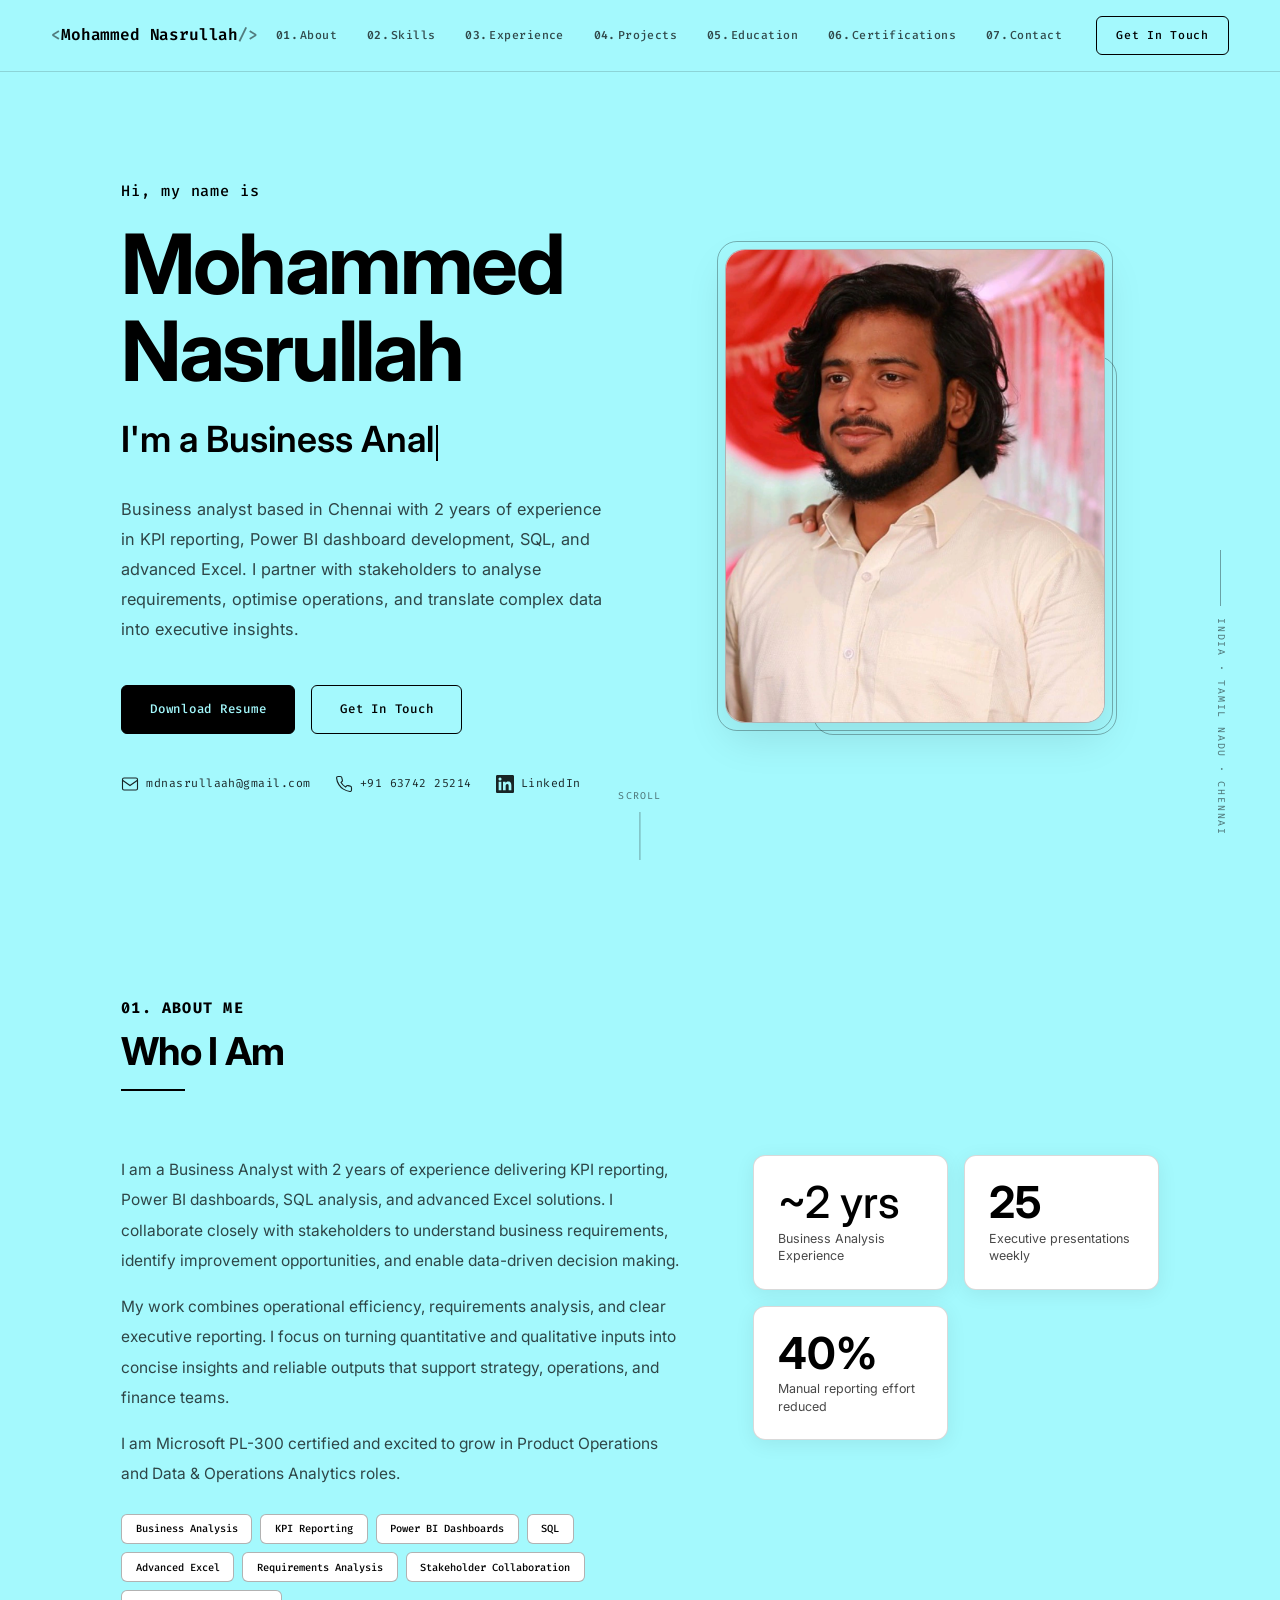
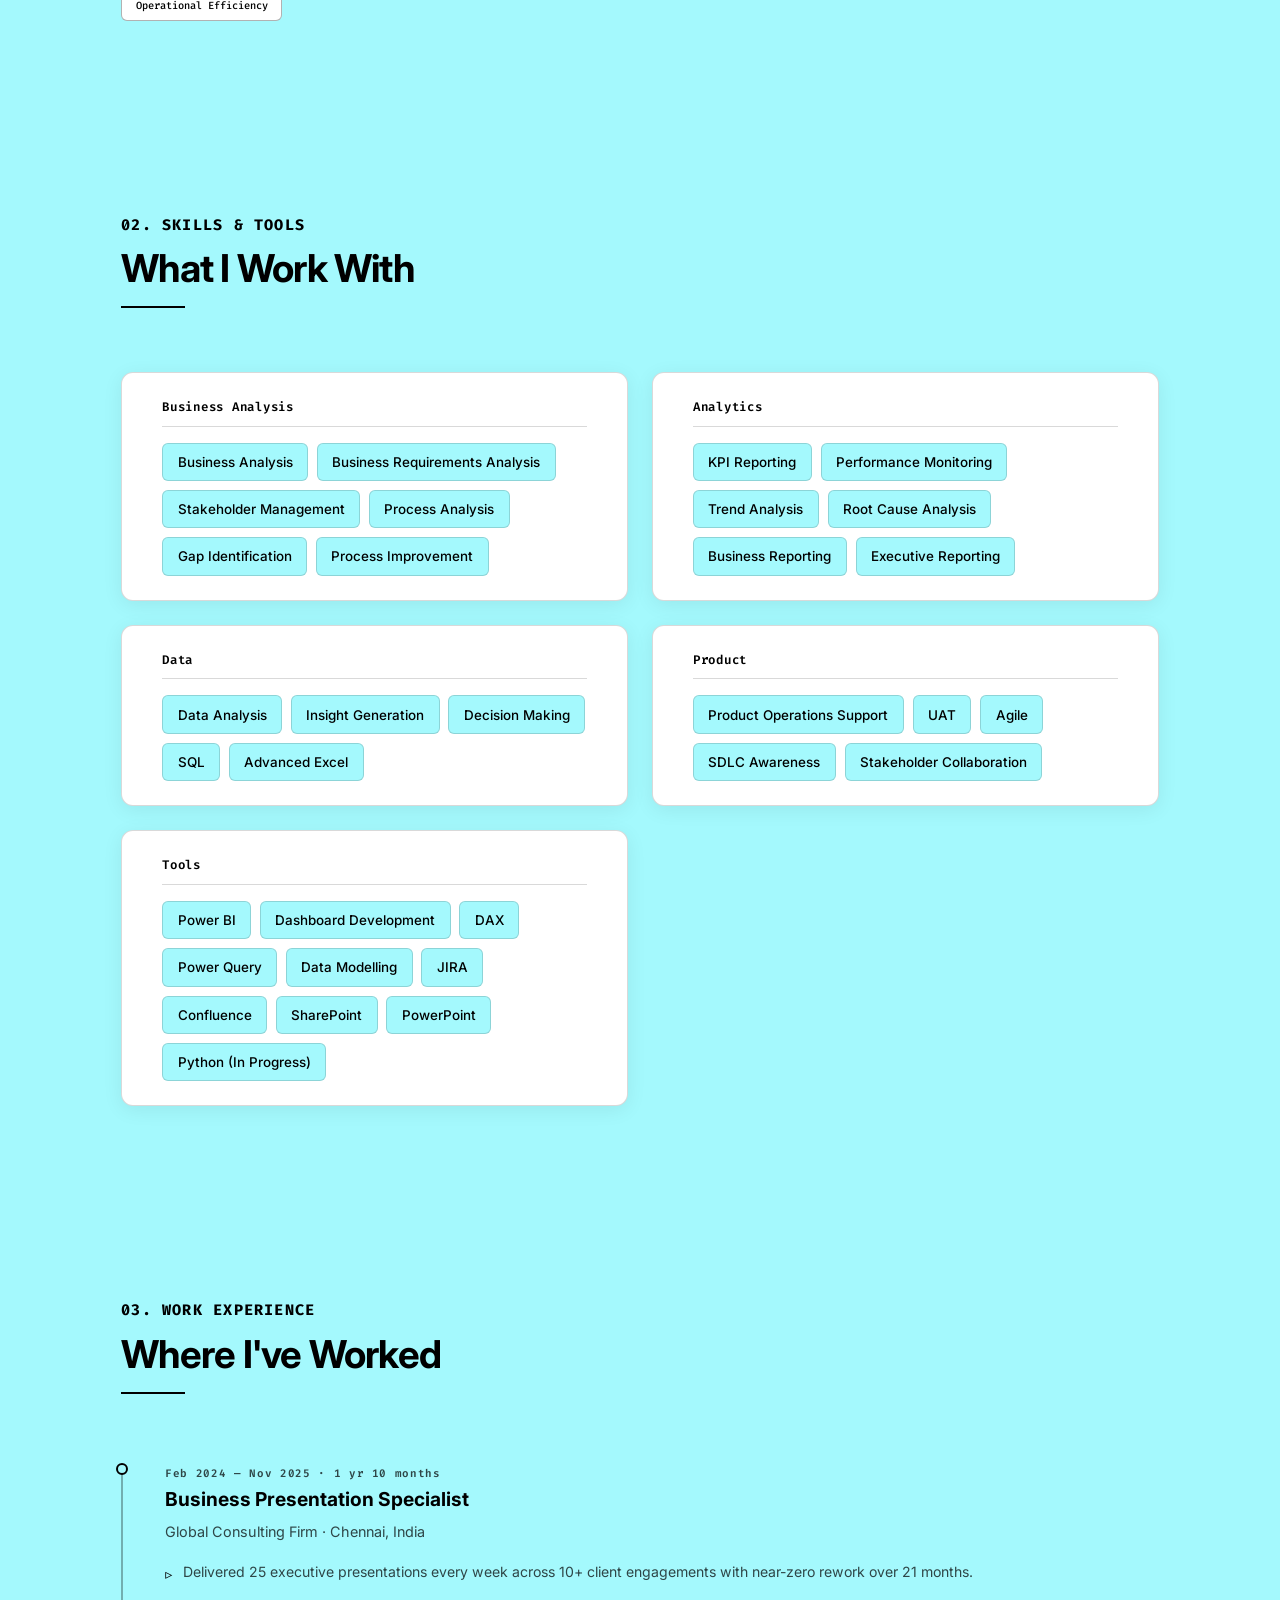
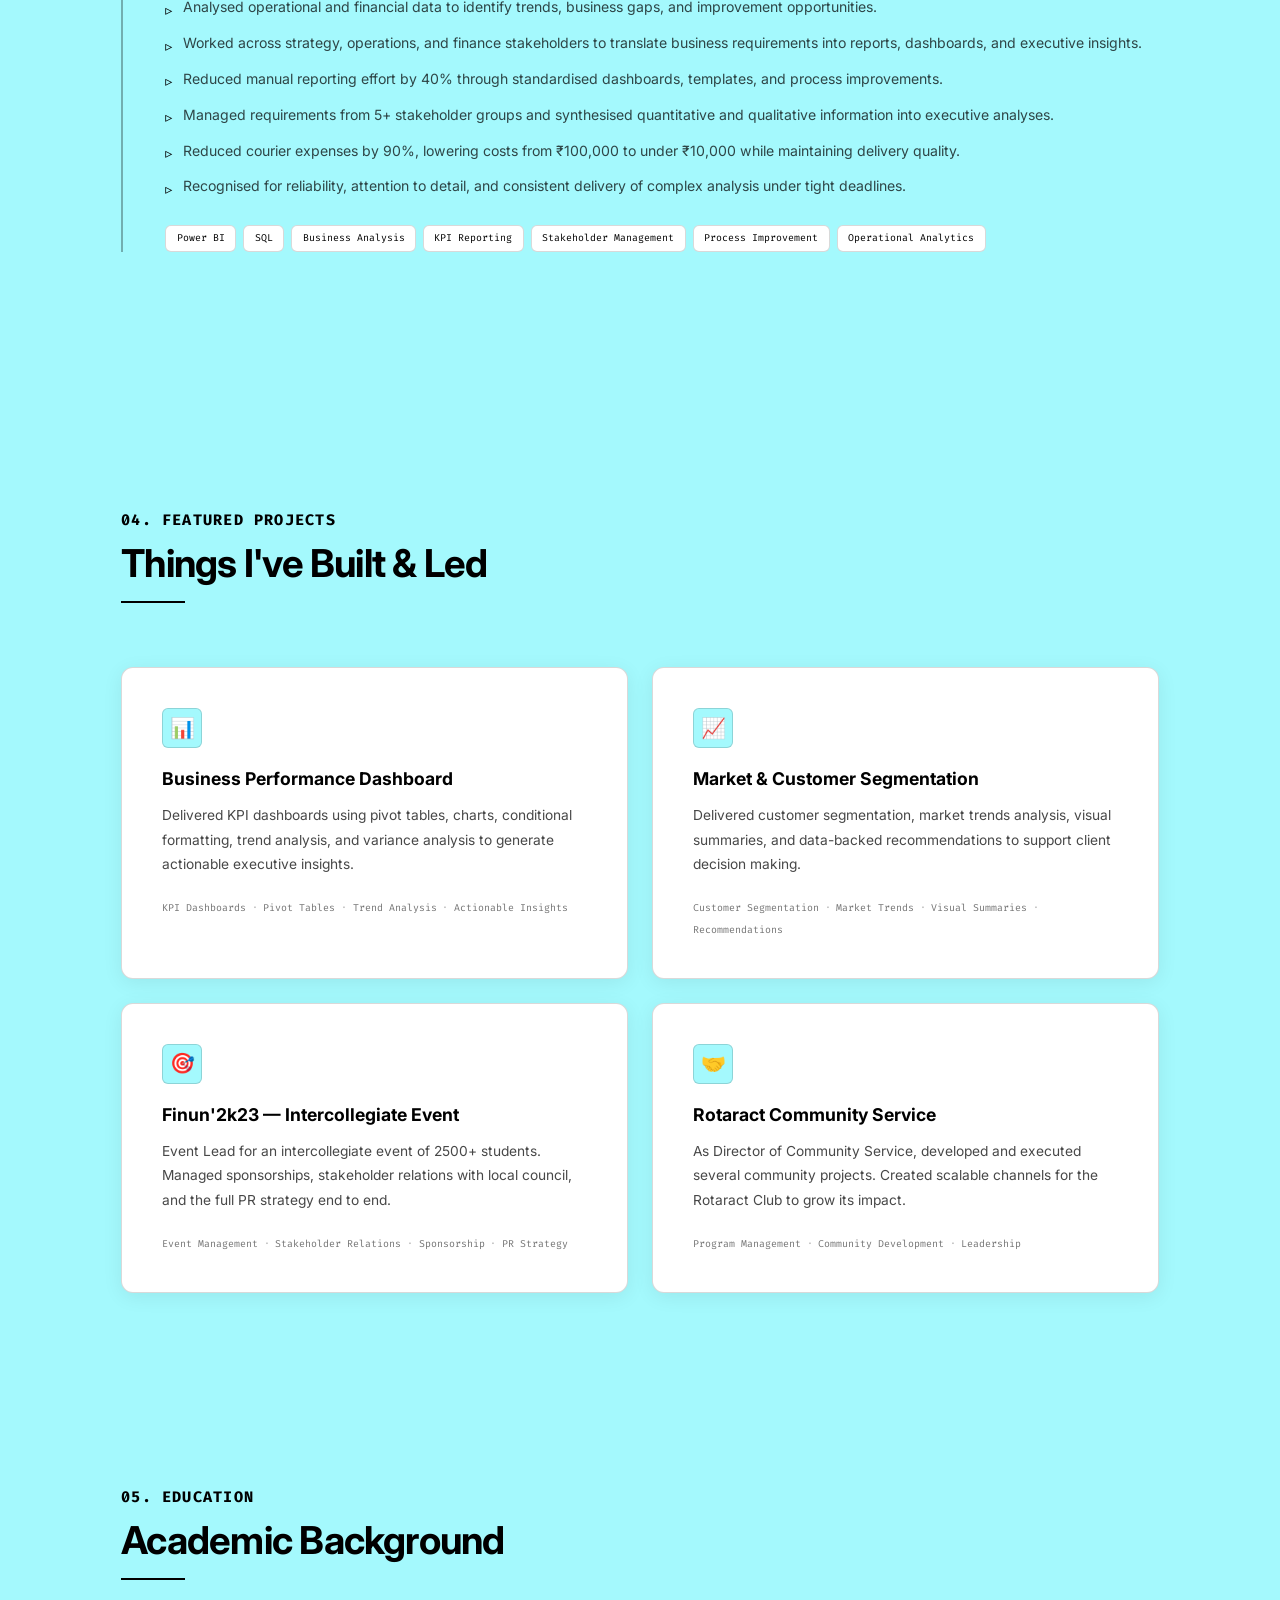
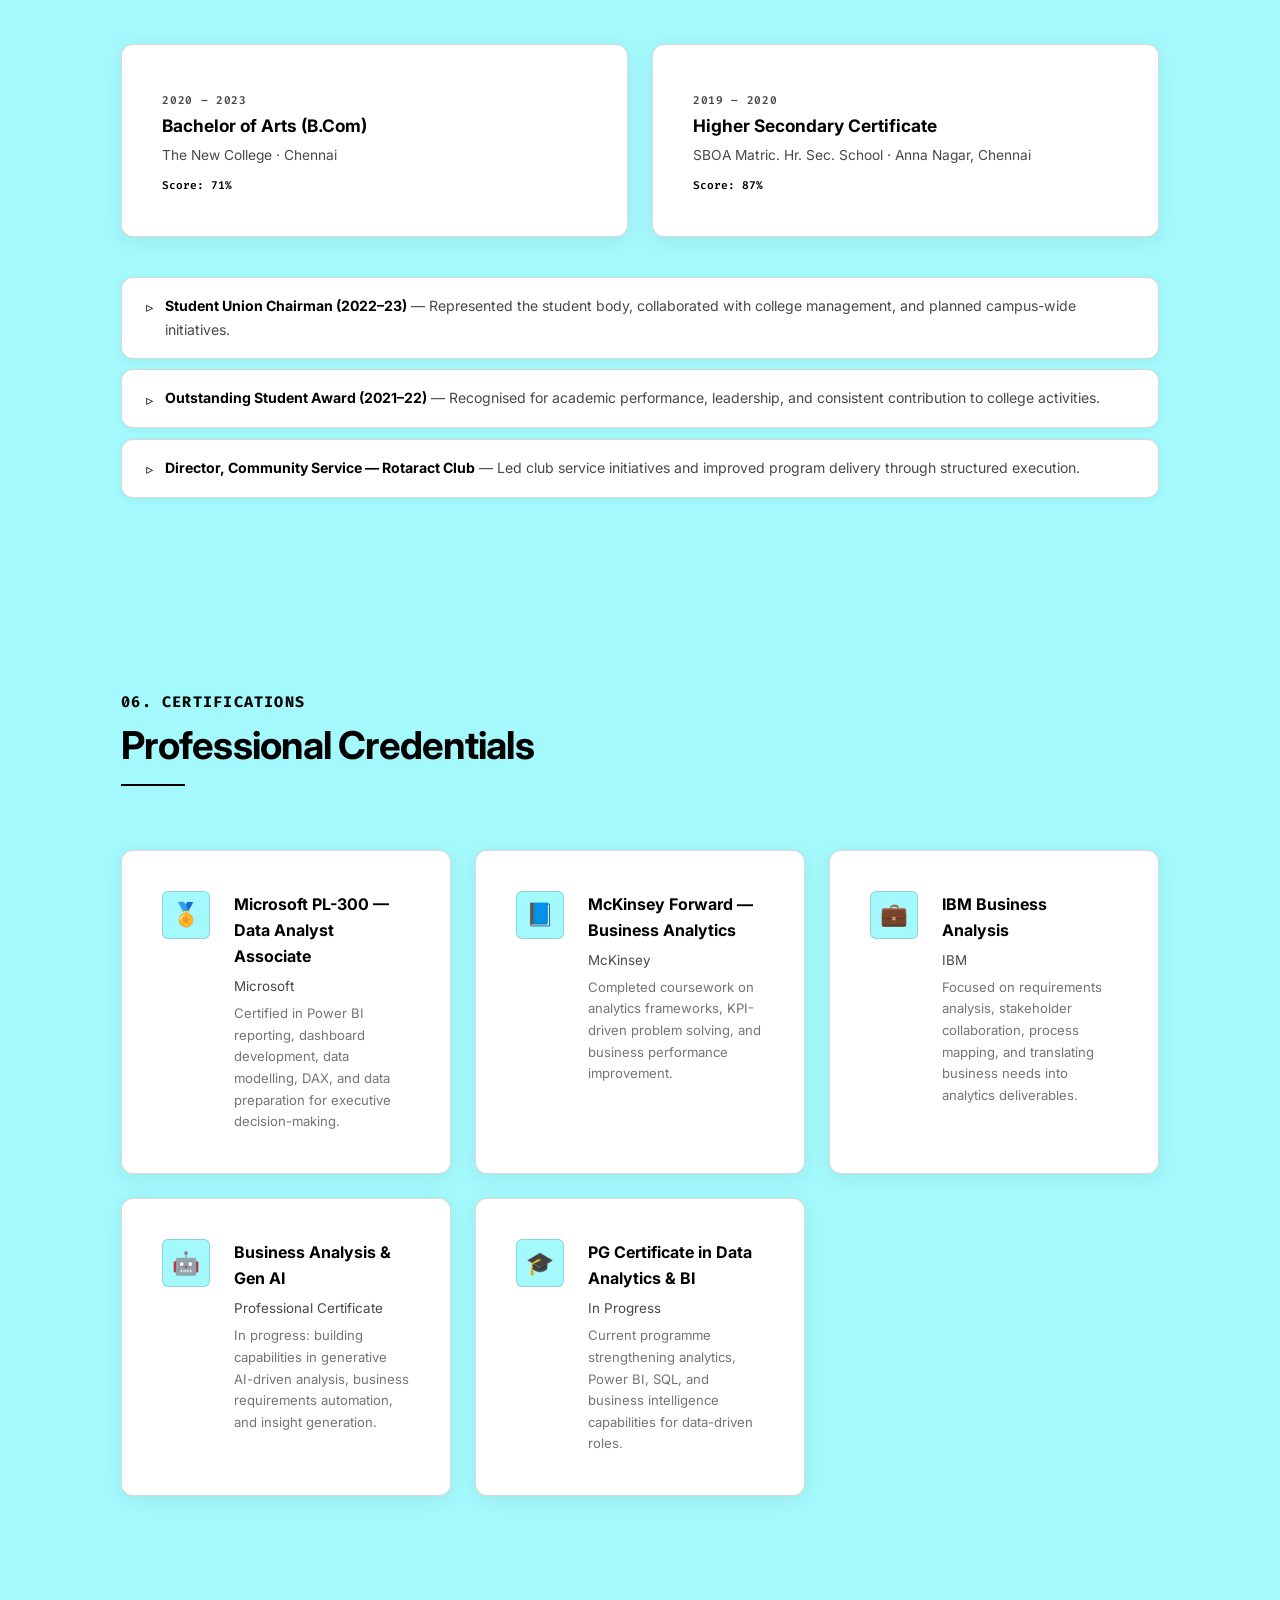
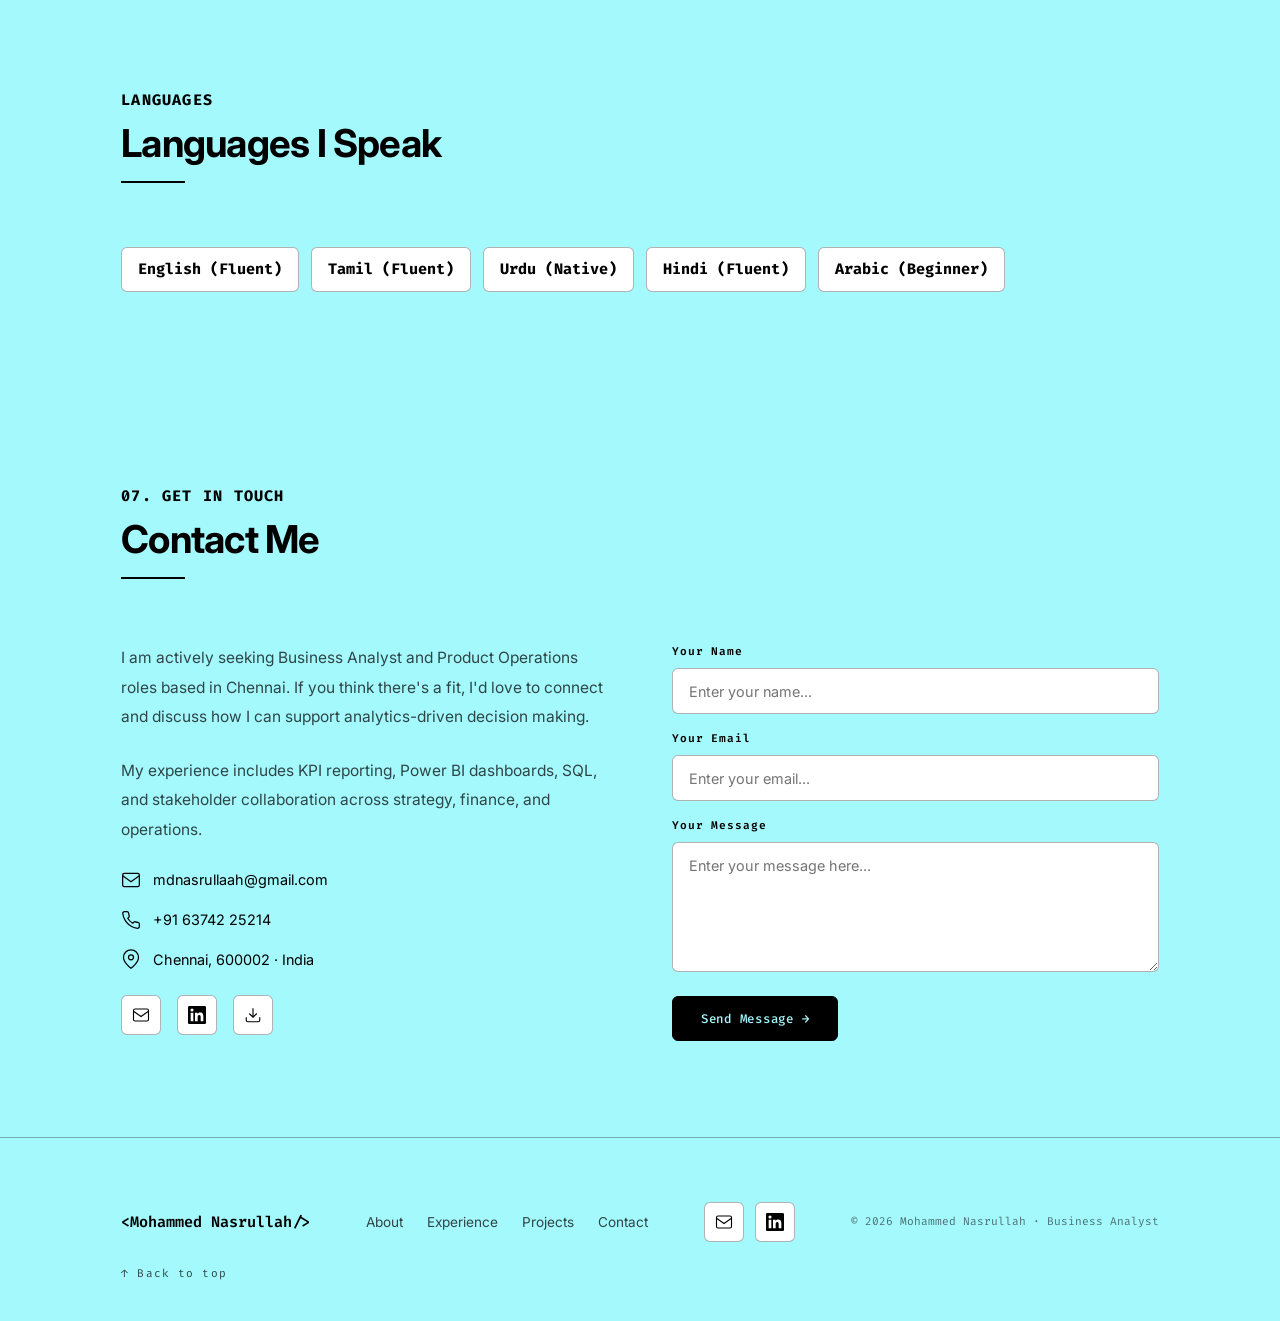
==== commit 80e43722: "Update portfolio with latest Business Analyst Resume" ====
--- a/index.html
+++ b/index.html
@@ -4,7 +4,7 @@
   <meta charset="UTF-8">
   <meta name="viewport" content="width=device-width, initial-scale=1.0">
   <title>Mohammed Nasrullah | Business Analyst Portfolio</title>
-  <meta name="description" content="Portfolio of Mohammed Nasrullah, Business Analyst open to GCC opportunities. Expertise in KPI reporting, data analysis, and stakeholder coordination.">
+  <meta name="description" content="Portfolio of Mohammed Nasrullah, Business Analyst based in Chennai. Expertise in KPI reporting, Power BI, SQL, stakeholder collaboration, and operational analytics.">
   <meta name="author" content="Mohammed Nasrullah">
   <meta name="theme-color" content="#a4f9fd">
   <link rel="icon" href="assets/icons/favicon.svg" type="image/svg+xml">
@@ -73,10 +73,10 @@
               I'm a <span id="typewriter"></span><span class="typewriter-cursor" aria-hidden="true"></span>
             </p>
             <p class="hero__bio hero-animate hero-animate--4">
-              A business professional with close to 2 years of experience supporting global strategy and operations teams. I turn complex data into clear business insights — and I'm now seeking a role where I can take deeper ownership of analysis and execution.
+              Business analyst based in Chennai with 2 years of experience in KPI reporting, Power BI dashboard development, SQL, and advanced Excel. I partner with stakeholders to analyse requirements, optimise operations, and translate complex data into executive insights.
             </p>
             <div class="hero__actions hero-animate hero-animate--5">
-              <a href="assets/resume/resume.pdf" class="btn btn--primary" download>Download Resume</a>
+              <a href="assets/resume/Mohammed Nasrullah Resume.pdf" class="btn btn--primary" download>Download Resume</a>
               <a href="#contact" class="btn btn--outline">Get In Touch</a>
             </div>
             <div class="hero__socials hero-animate hero-animate--6">
@@ -88,10 +88,11 @@
                 <svg class="hero__social-icon" viewBox="0 0 24 24" fill="none" stroke="currentColor" stroke-width="1.5" aria-hidden="true"><path d="M22 16.92v3a2 2 0 01-2.18 2 19.79 19.79 0 01-8.63-3.07 19.5 19.5 0 01-6-6 19.79 19.79 0 01-3.07-8.67A2 2 0 014.11 2h3a2 2 0 012 1.72c.127.96.361 1.903.7 2.81a2 2 0 01-.45 2.11L8.09 9.91a16 16 0 006 6l1.27-1.27a2 2 0 012.11-.45c.907.339 1.85.573 2.81.7A2 2 0 0122 16.92z"/></svg>
                 +91 63742 25214
               </a>
-              <a href="https://linkedin.com" class="hero__social-link" target="_blank" rel="noopener noreferrer" aria-label="LinkedIn profile">
+              <a href= "https://www.linkedin.com/in/mohammed-nasrullah-4222221a8" class="hero__social-link" target="_blank" rel="noopener noreferrer" aria-label="LinkedIn profile">
                 <svg class="hero__social-icon" viewBox="0 0 24 24" fill="currentColor" aria-hidden="true"><path d="M20.447 20.452h-3.554v-5.569c0-1.328-.027-3.037-1.852-3.037-1.853 0-2.136 1.445-2.136 2.939v5.667H9.351V9h3.414v1.561h.046c.477-.9 1.637-1.85 3.37-1.85 3.601 0 4.267 2.37 4.267 5.455v6.286zM5.337 7.433a2.062 2.062 0 01-2.063-2.065 2.064 2.064 0 112.063 2.065zm1.782 13.019H3.555V9h3.564v11.452zM22.225 0H1.771C.792 0 0 .774 0 1.729v20.542C0 23.227.792 24 1.771 24h20.451C23.2 24 24 23.227 24 22.271V1.729C24 .774 23.2 0 22.222 0h.003z"/></svg>
                 LinkedIn
               </a>
+             
             </div>
           </div>
 
@@ -109,7 +110,7 @@
                 >
               </div>
               <div class="hero__profile-accent" aria-hidden="true"></div>
-              <div class="hero__badge">Open to GCC Opportunities</div>
+              
             </div>
           </div>
         </div>
@@ -120,7 +121,7 @@
         <div class="hero__scroll-line"></div>
       </div>
 
-      <div class="hero__side-label" aria-hidden="true">Open to GCC Opportunities</div>
+      <div class="hero__side-label" aria-hidden="true"> India · Tamil Nadu · Chennai </div>
     </section>
 
     
@@ -133,34 +134,33 @@
 
         <div class="about__grid">
           <div class="about__text reveal">
-            <p>I am a business professional with close to 2 years of experience working in a high-pressure consulting support environment alongside global strategy and operations teams.</p>
-            <p>My role involved understanding business context, working with data and performance metrics, and converting analysis into clear, decision-ready outputs for senior stakeholders. I have strong exposure to business analysis support, reporting, KPI tracking, and operational insights.</p>
-            <p>I am now seeking to transition into a Business Analyst or Product Operations role where I can take deeper ownership of analysis and execution. Comfortable working with Excel, Power BI, and basic SQL — and known for reliability, structure, and delivery discipline.</p>
+            <p>I am a Business Analyst with 2 years of experience delivering KPI reporting, Power BI dashboards, SQL analysis, and advanced Excel solutions. I collaborate closely with stakeholders to understand business requirements, identify improvement opportunities, and enable data-driven decision making.</p>
+            <p>My work combines operational efficiency, requirements analysis, and clear executive reporting. I focus on turning quantitative and qualitative inputs into concise insights and reliable outputs that support strategy, operations, and finance teams.</p>
+            <p>I am Microsoft PL-300 certified and excited to grow in Product Operations and Data & Operations Analytics roles.</p>
             <div class="about__tags">
               <span class="about__tag">Business Analysis</span>
-              <span class="about__tag">KPI Tracking</span>
-              <span class="about__tag">Stakeholder Coordination</span>
-              <span class="about__tag">Problem Structuring</span>
-              <span class="about__tag">Data Reporting</span>
-              <span class="about__tag">Operations</span>
-              <span class="about__tag">Agile / SDLC</span>
-              <span class="about__tag">SAFe Certified</span>
+              <span class="about__tag">KPI Reporting</span>
+              <span class="about__tag">Power BI Dashboards</span>
+              <span class="about__tag">SQL</span>
+              <span class="about__tag">Advanced Excel</span>
+              <span class="about__tag">Requirements Analysis</span>
+              <span class="about__tag">Stakeholder Collaboration</span>
+              <span class="about__tag">Operational Efficiency</span>
             </div>
           </div>
 
           <div class="about__stats">
             <div class="stat-card reveal-scale delay-1">
-              <div class="stat-card__number"><span data-counter="2" data-prefix="~" data-suffix=" yrs">~0 yrs</span></div>
-              <div class="stat-card__label">Consulting Experience</div>
-            </div>
-              <!-- Removed Languages stat: replaced by separate Languages section -->
+              <div class="stat-card__number"><span data-counter="2" data-prefix="~" data-suffix=" yrs">~2 yrs</span></div>
+              <div class="stat-card__label">Business Analysis Experience</div>
+            </div>
+            <div class="stat-card reveal-scale delay-2">
+              <div class="stat-card__number">25</div>
+              <div class="stat-card__label">Executive presentations weekly</div>
+            </div>
             <div class="stat-card reveal-scale delay-3">
-              <div class="stat-card__number"><span data-counter="2500" data-suffix="+">0+</span></div>
-              <div class="stat-card__label">Students — Event Led</div>
-            </div>
-            <div class="stat-card reveal-scale delay-4">
-              <div class="stat-card__number"><span data-counter="4" data-suffix="+">0+</span></div>
-              <div class="stat-card__label">GCC Countries Open To</div>
+              <div class="stat-card__number">40%</div>
+              <div class="stat-card__label">Manual reporting effort reduced</div>
             </div>
           </div>
         </div>
@@ -176,52 +176,64 @@
 
         <div class="skills__grid">
           <article class="skill-card reveal delay-1">
-            <h3 class="skill-card__title">Business</h3>
+            <h3 class="skill-card__title">Business Analysis</h3>
             <div class="skill-card__chips">
               <span class="skill-chip">Business Analysis</span>
+              <span class="skill-chip">Business Requirements Analysis</span>
+              <span class="skill-chip">Stakeholder Management</span>
+              <span class="skill-chip">Process Analysis</span>
+              <span class="skill-chip">Gap Identification</span>
+              <span class="skill-chip">Process Improvement</span>
+            </div>
+          </article>
+
+          <article class="skill-card reveal delay-2">
+            <h3 class="skill-card__title">Analytics</h3>
+            <div class="skill-card__chips">
               <span class="skill-chip">KPI Reporting</span>
-              <span class="skill-chip">Stakeholder Management</span>
-              <span class="skill-chip">Problem Structuring</span>
-              <span class="skill-chip">Process Analysis</span>
-              <span class="skill-chip">Product Operations</span>
-              <span class="skill-chip">Agile / SDLC</span>
-              <span class="skill-chip">SAFe Certified</span>
-            </div>
-          </article>
-
-          <article class="skill-card reveal delay-2">
-            <h3 class="skill-card__title">Analytical</h3>
+              <span class="skill-chip">Performance Monitoring</span>
+              <span class="skill-chip">Trend Analysis</span>
+              <span class="skill-chip">Root Cause Analysis</span>
+              <span class="skill-chip">Business Reporting</span>
+              <span class="skill-chip">Executive Reporting</span>
+            </div>
+          </article>
+
+          <article class="skill-card reveal delay-3">
+            <h3 class="skill-card__title">Data</h3>
             <div class="skill-card__chips">
-              <span class="skill-chip">Microsoft Excel</span>
-              <span class="skill-chip">Data Visualization</span>
-              <span class="skill-chip">Trend Analysis</span>
-              <span class="skill-chip">Power BI</span>
-              <span class="skill-chip">SQL (Basic)</span>
-            </div>
-          </article>
-
-          <article class="skill-card reveal delay-3">
+              <span class="skill-chip">Data Analysis</span>
+              <span class="skill-chip">Insight Generation</span>
+              <span class="skill-chip">Decision Making</span>
+              <span class="skill-chip">SQL</span>
+              <span class="skill-chip">Advanced Excel</span>
+            </div>
+          </article>
+
+          <article class="skill-card reveal delay-4">
+            <h3 class="skill-card__title">Product</h3>
+            <div class="skill-card__chips">
+              <span class="skill-chip">Product Operations Support</span>
+              <span class="skill-chip">UAT</span>
+              <span class="skill-chip">Agile</span>
+              <span class="skill-chip">SDLC Awareness</span>
+              <span class="skill-chip">Stakeholder Collaboration</span>
+            </div>
+          </article>
+
+          <article class="skill-card reveal delay-5">
             <h3 class="skill-card__title">Tools</h3>
             <div class="skill-card__chips">
-              <span class="skill-chip">Excel</span>
-              <span class="skill-chip">PowerPoint</span>
               <span class="skill-chip">Power BI</span>
-              <span class="skill-chip">SQL</span>
+              <span class="skill-chip">Dashboard Development</span>
+              <span class="skill-chip">DAX</span>
+              <span class="skill-chip">Power Query</span>
+              <span class="skill-chip">Data Modelling</span>
               <span class="skill-chip">JIRA</span>
               <span class="skill-chip">Confluence</span>
-              <span class="skill-chip">UAT Support</span>
-            </div>
-          </article>
-
-          <article class="skill-card reveal delay-4">
-            <h3 class="skill-card__title">Soft Skills</h3>
-            <div class="skill-card__chips">
-              <span class="skill-chip">Delivery Discipline</span>
-              <span class="skill-chip">Reliability</span>
-              <span class="skill-chip">Cross-functional Collaboration</span>
-              <span class="skill-chip">Executive Communication</span>
-              <span class="skill-chip">Analytical Thinking</span>
-              <span class="skill-chip">Calm Under Pressure</span>
+              <span class="skill-chip">SharePoint</span>
+              <span class="skill-chip">PowerPoint</span>
+              <span class="skill-chip">Python (In Progress)</span>
             </div>
           </article>
         </div>
@@ -241,21 +253,22 @@
             <h3 class="timeline__role">Business Presentation Specialist</h3>
             <p class="timeline__company">Global Consulting Firm · Chennai, India</p>
             <ul class="timeline__points">
-              <li class="timeline__point"><span class="timeline__arrow" aria-hidden="true">▹</span><span>Worked closely with consultants across strategy, operations, and finance engagements, supporting structured analysis, reporting, and presentation of business insights.</span></li>
-              <li class="timeline__point"><span class="timeline__arrow" aria-hidden="true">▹</span><span>Interpreted problem statements and translated data, metrics, and qualitative inputs into clear analytical narratives for client-facing discussions.</span></li>
-              <li class="timeline__point"><span class="timeline__arrow" aria-hidden="true">▹</span><span>Created and refined KPI-driven reports, charts, and dashboards — ensuring accuracy, consistency, and alignment with engagement objectives.</span></li>
-              <li class="timeline__point"><span class="timeline__arrow" aria-hidden="true">▹</span><span>Coordinated with multiple stakeholders under tight timelines, clarifying requirements and incorporating feedback efficiently.</span></li>
-              <li class="timeline__point"><span class="timeline__arrow" aria-hidden="true">▹</span><span>Delivered a high volume of executive-ready outputs while maintaining strong quality standards and minimal rework.</span></li>
-              <li class="timeline__point"><span class="timeline__arrow" aria-hidden="true">▹</span><span>Recognised internally for ownership, dependability, and ability to work calmly under pressure.</span></li>
+              <li class="timeline__point"><span class="timeline__arrow" aria-hidden="true">▹</span><span>Delivered 25 executive presentations every week across 10+ client engagements with near-zero rework over 21 months.</span></li>
+              <li class="timeline__point"><span class="timeline__arrow" aria-hidden="true">▹</span><span>Analysed operational and financial data to identify trends, business gaps, and improvement opportunities.</span></li>
+              <li class="timeline__point"><span class="timeline__arrow" aria-hidden="true">▹</span><span>Worked across strategy, operations, and finance stakeholders to translate business requirements into reports, dashboards, and executive insights.</span></li>
+              <li class="timeline__point"><span class="timeline__arrow" aria-hidden="true">▹</span><span>Reduced manual reporting effort by 40% through standardised dashboards, templates, and process improvements.</span></li>
+              <li class="timeline__point"><span class="timeline__arrow" aria-hidden="true">▹</span><span>Managed requirements from 5+ stakeholder groups and synthesised quantitative and qualitative information into executive analyses.</span></li>
+              <li class="timeline__point"><span class="timeline__arrow" aria-hidden="true">▹</span><span>Reduced courier expenses by 90%, lowering costs from ₹100,000 to under ₹10,000 while maintaining delivery quality.</span></li>
+              <li class="timeline__point"><span class="timeline__arrow" aria-hidden="true">▹</span><span>Recognised for reliability, attention to detail, and consistent delivery of complex analysis under tight deadlines.</span></li>
             </ul>
             <div class="timeline__tags">
-              <span class="tag">Excel</span>
               <span class="tag">Power BI</span>
+              <span class="tag">SQL</span>
               <span class="tag">Business Analysis</span>
               <span class="tag">KPI Reporting</span>
-              <span class="tag">Stakeholder Coordination</span>
-              <span class="tag">Data Visualization</span>
-              <span class="tag">Process Analysis</span>
+              <span class="tag">Stakeholder Management</span>
+              <span class="tag">Process Improvement</span>
+              <span class="tag">Operational Analytics</span>
             </div>
           </article>
         </div>
@@ -275,12 +288,12 @@
               <div class="project-card__icon" aria-hidden="true">📊</div>
             </div>
             <h3 class="project-card__title">Business Performance Dashboard</h3>
-            <p class="project-card__desc">Built Excel-based dashboards to analyze sales, cost, and operational KPIs. Identified trends, gaps, and performance insights to support management-level decisions.</p>
+            <p class="project-card__desc">Delivered KPI dashboards using pivot tables, charts, conditional formatting, trend analysis, and variance analysis to generate actionable executive insights.</p>
             <div class="project-card__tags">
-              <span class="project-card__tag">Microsoft Excel</span>
-              <span class="project-card__tag">KPI Analysis</span>
-              <span class="project-card__tag">Dashboard Design</span>
-              <span class="project-card__tag">Data Visualization</span>
+              <span class="project-card__tag">KPI Dashboards</span>
+              <span class="project-card__tag">Pivot Tables</span>
+              <span class="project-card__tag">Trend Analysis</span>
+              <span class="project-card__tag">Actionable Insights</span>
             </div>
           </article>
 
@@ -288,12 +301,13 @@
             <div class="project-card__header">
               <div class="project-card__icon" aria-hidden="true">📈</div>
             </div>
-            <h3 class="project-card__title">Market &amp; Customer Analysis</h3>
-            <p class="project-card__desc">Conducted structured market analysis and customer segmentation. Delivered insights using data-driven storytelling and clear visual summaries for decision-makers.</p>
+            <h3 class="project-card__title">Market &amp; Customer Segmentation</h3>
+            <p class="project-card__desc">Delivered customer segmentation, market trends analysis, visual summaries, and data-backed recommendations to support client decision making.</p>
             <div class="project-card__tags">
-              <span class="project-card__tag">Market Analysis</span>
               <span class="project-card__tag">Customer Segmentation</span>
-              <span class="project-card__tag">Data Storytelling</span>
+              <span class="project-card__tag">Market Trends</span>
+              <span class="project-card__tag">Visual Summaries</span>
+              <span class="project-card__tag">Recommendations</span>
             </div>
           </article>
 
@@ -337,7 +351,7 @@
         <div class="education__grid">
           <article class="edu-card reveal delay-1">
             <time class="edu-card__year" datetime="2020/2023">2020 – 2023</time>
-            <h3 class="edu-card__degree">Bachelor of Arts — B.Com</h3>
+            <h3 class="edu-card__degree">Bachelor of Arts (B.Com)</h3>
             <p class="edu-card__institution">The New College · Chennai</p>
             <p class="edu-card__score">Score: 71%</p>
           </article>
@@ -353,19 +367,15 @@
         <div class="achievements">
           <div class="achievement-item reveal delay-1">
             <span class="achievement-item__arrow" aria-hidden="true">▹</span>
-            <span><strong>Student Union Chairman (2022–23)</strong> — Led student initiatives, organised cultural programs, and represented the student body to college management.</span>
+            <span><strong>Student Union Chairman (2022–23)</strong> — Represented the student body, collaborated with college management, and planned campus-wide initiatives.</span>
           </div>
           <div class="achievement-item reveal delay-2">
             <span class="achievement-item__arrow" aria-hidden="true">▹</span>
-            <span><strong>Outstanding Student Award (2021–22)</strong> — Recognised for academic excellence, leadership, and community engagement.</span>
+            <span><strong>Outstanding Student Award (2021–22)</strong> — Recognised for academic performance, leadership, and consistent contribution to college activities.</span>
           </div>
           <div class="achievement-item reveal delay-3">
             <span class="achievement-item__arrow" aria-hidden="true">▹</span>
-            <span><strong>SAFe Certified — Product Owner / PM</strong> — Scaled Agile Framework certification demonstrating Agile and product thinking fundamentals.</span>
-          </div>
-          <div class="achievement-item reveal delay-4">
-            <span class="achievement-item__arrow" aria-hidden="true">▹</span>
-            <span><strong>Director, Community Service — Rotaract Club</strong> — Developed community projects and created pathways for the club to scale its initiatives.</span>
+            <span><strong>Director, Community Service — Rotaract Club</strong> — Led club service initiatives and improved program delivery through structured execution.</span>
           </div>
         </div>
       </div>
@@ -382,27 +392,45 @@
           <article class="cert-card reveal delay-1">
             <div class="cert-card__icon" aria-hidden="true">🏅</div>
             <div>
-              <h3 class="cert-card__title">SAFe Certified — Product Owner / PM</h3>
-              <p class="cert-card__issuer">Scaled Agile Framework</p>
-              <p class="cert-card__desc">Demonstrates Agile and product thinking fundamentals, including backlog management, stakeholder alignment, and iterative delivery within scaled environments.</p>
+              <h3 class="cert-card__title">Microsoft PL-300 — Data Analyst Associate</h3>
+              <p class="cert-card__issuer">Microsoft</p>
+              <p class="cert-card__desc">Certified in Power BI reporting, dashboard development, data modelling, DAX, and data preparation for executive decision-making.</p>
             </div>
           </article>
 
           <article class="cert-card reveal delay-2">
-            <div class="cert-card__icon" aria-hidden="true">⭐</div>
+            <div class="cert-card__icon" aria-hidden="true">📘</div>
             <div>
-              <h3 class="cert-card__title">Outstanding Student Award</h3>
-              <p class="cert-card__issuer">The New College · 2021–22</p>
-              <p class="cert-card__desc">Recognised for academic excellence, leadership, and community engagement during undergraduate studies.</p>
+              <h3 class="cert-card__title">McKinsey Forward — Business Analytics</h3>
+              <p class="cert-card__issuer">McKinsey</p>
+              <p class="cert-card__desc">Completed coursework on analytics frameworks, KPI-driven problem solving, and business performance improvement.</p>
             </div>
           </article>
 
           <article class="cert-card reveal delay-3">
+            <div class="cert-card__icon" aria-hidden="true">💼</div>
+            <div>
+              <h3 class="cert-card__title">IBM Business Analysis</h3>
+              <p class="cert-card__issuer">IBM</p>
+              <p class="cert-card__desc">Focused on requirements analysis, stakeholder collaboration, process mapping, and translating business needs into analytics deliverables.</p>
+            </div>
+          </article>
+
+          <article class="cert-card reveal delay-4">
+            <div class="cert-card__icon" aria-hidden="true">🤖</div>
+            <div>
+              <h3 class="cert-card__title">Business Analysis & Gen AI</h3>
+              <p class="cert-card__issuer">Professional Certificate</p>
+              <p class="cert-card__desc">In progress: building capabilities in generative AI-driven analysis, business requirements automation, and insight generation.</p>
+            </div>
+          </article>
+
+          <article class="cert-card reveal delay-5">
             <div class="cert-card__icon" aria-hidden="true">🎓</div>
             <div>
-              <h3 class="cert-card__title">Student Union Chairman</h3>
-              <p class="cert-card__issuer">The New College · 2022–23</p>
-              <p class="cert-card__desc">Led student initiatives, organised cultural programs, and represented the student body to college management.</p>
+              <h3 class="cert-card__title">PG Certificate in Data Analytics & BI</h3>
+              <p class="cert-card__issuer">In Progress</p>
+              <p class="cert-card__desc">Current programme strengthening analytics, Power BI, SQL, and business intelligence capabilities for data-driven roles.</p>
             </div>
           </article>
         </div>
@@ -417,11 +445,11 @@
         <div class="section-divider reveal"></div>
 
         <div class="languages__grid reveal">
-          <span class="language-tag">Tamil</span>
-          <span class="language-tag">English</span>
-          <span class="language-tag">Urdu</span>
-          <span class="language-tag">Hindi</span>
-          <span class="language-tag">Arabic</span>
+          <span class="language-tag">English (Fluent)</span>
+          <span class="language-tag">Tamil (Fluent)</span>
+          <span class="language-tag">Urdu (Native)</span>
+          <span class="language-tag">Hindi (Fluent)</span>
+          <span class="language-tag">Arabic (Beginner)</span>
         </div>
       </div>
     </section>
@@ -436,8 +464,8 @@
         <div class="contact__grid">
           <div class="reveal-left">
             <div class="contact__text">
-              <p>I am actively seeking Business Analyst, Product Operations, and Reporting Analyst roles — especially in the GCC region. If you think there's a fit, I'd love to connect.</p>
-              <p>I'm open to any work opportunities that align with my skills and interests.</p>
+              <p>I am actively seeking Business Analyst and Product Operations roles based in Chennai. If you think there's a fit, I'd love to connect and discuss how I can support analytics-driven decision making.</p>
+              <p>My experience includes KPI reporting, Power BI dashboards, SQL, and stakeholder collaboration across strategy, finance, and operations.</p>
             </div>
 
             <div class="contact__details">
@@ -455,21 +483,14 @@
               </div>
             </div>
 
-            <div class="contact__geo">
-              <span class="geo-tag">🇸🇦 Saudi Arabia</span>
-              <span class="geo-tag">🇶🇦 Qatar</span>
-              <span class="geo-tag">🇰🇼 Kuwait</span>
-              <span class="geo-tag">🇦🇪 UAE</span>
-            </div>
-
             <div class="contact__socials">
               <a href="mailto:mdnasrullaah@gmail.com" class="social-icon-btn" aria-label="Email">
                 <svg viewBox="0 0 24 24" fill="none" stroke="currentColor" stroke-width="1.5"><rect x="2" y="4" width="20" height="16" rx="2"/><path d="M2 7l10 7 10-7"/></svg>
               </a>
-              <a href="https://linkedin.com" class="social-icon-btn" target="_blank" rel="noopener noreferrer" aria-label="LinkedIn">
+              <a href= "https://www.linkedin.com/in/mohammed-nasrullah-4222221a8" class="social-icon-btn" target="_blank" rel="noopener noreferrer" aria-label="LinkedIn">
                 <svg viewBox="0 0 24 24" fill="currentColor"><path d="M20.447 20.452h-3.554v-5.569c0-1.328-.027-3.037-1.852-3.037-1.853 0-2.136 1.445-2.136 2.939v5.667H9.351V9h3.414v1.561h.046c.477-.9 1.637-1.85 3.37-1.85 3.601 0 4.267 2.37 4.267 5.455v6.286zM5.337 7.433a2.062 2.062 0 01-2.063-2.065 2.064 2.064 0 112.063 2.065zm1.782 13.019H3.555V9h3.564v11.452zM22.225 0H1.771C.792 0 0 .774 0 1.729v20.542C0 23.227.792 24 1.771 24h20.451C23.2 24 24 23.227 24 22.271V1.729C24 .774 23.2 0 22.222 0h.003z"/></svg>
               </a>
-              <a href="assets/resume/resume.pdf" class="social-icon-btn" download aria-label="Download resume">
+              <a href="assets/resume/Mohammed Nasrullah Resume.pdf" class="social-icon-btn" download aria-label="Download resume">
                 <svg viewBox="0 0 24 24" fill="none" stroke="currentColor" stroke-width="1.5"><path d="M21 15v4a2 2 0 01-2 2H5a2 2 0 01-2-2v-4M7 10l5 5 5-5M12 15V3"/></svg>
               </a>
             </div>
@@ -478,15 +499,15 @@
           <form class="contact-form reveal delay-2" id="contactForm" novalidate>
             <div class="form-group">
               <label class="form-label" for="name">Your Name</label>
-              <input class="form-input" type="text" id="name" name="name" placeholder="Name" required autocomplete="name">
+              <input class="form-input" type="text" id="name" name="name" placeholder="Enter your name..." required autocomplete="name">
             </div>
             <div class="form-group">
               <label class="form-label" for="email">Your Email</label>
-              <input class="form-input" type="email" id="email" name="email" placeholder="email@example.com" required autocomplete="email">
+              <input class="form-input" type="email" id="email" name="email" placeholder="Enter your email..." required autocomplete="email">
             </div>
             <div class="form-group">
               <label class="form-label" for="message">Your Message</label>
-              <textarea class="form-textarea" id="message" name="message" placeholder="Hello Mohammed..." required></textarea>
+              <textarea class="form-textarea" id="message" name="message" placeholder="Enter your message here..." required></textarea>
             </div>
             <div class="form-submit">
               <button type="submit" class="btn btn--primary">Send Message →</button>
--- a/css/style.css
+++ b/css/style.css
@@ -496,15 +496,40 @@
   left: calc(-1 * var(--space-md));
   background: var(--color-surface);
   border: 1px solid var(--color-border-strong);
-  padding: 0.65rem 1rem;
-  border-radius: var(--radius-sm);
+  padding: 0.75rem 1rem;
+  border-radius: var(--radius-lg);
   box-shadow: var(--shadow-md);
-  font-family: var(--font-mono);
-  font-size: 0.65rem;
-  font-weight: 600;
-  letter-spacing: 0.06em;
+  display: inline-flex;
+  align-items: center;
+  gap: 0.75rem;
+  white-space: normal;
+  max-width: 220px;
+}
+
+.hero__badge-icon {
+  font-size: 1rem;
+  line-height: 1;
+}
+
+.hero__badge-text {
+  display: grid;
+  line-height: 1.15;
+}
+
+.hero__badge-text span {
+  font-size: 0.75rem;
+  color: var(--color-text-muted);
   text-transform: uppercase;
-  white-space: nowrap;
+  letter-spacing: 0.08em;
+}
+
+.hero__badge-text strong {
+  display: block;
+  font-size: 0.9rem;
+  font-family: var(--font-sans);
+  font-weight: 700;
+  color: var(--color-text);
+  text-transform: none;
 }
 
 .hero__scroll {
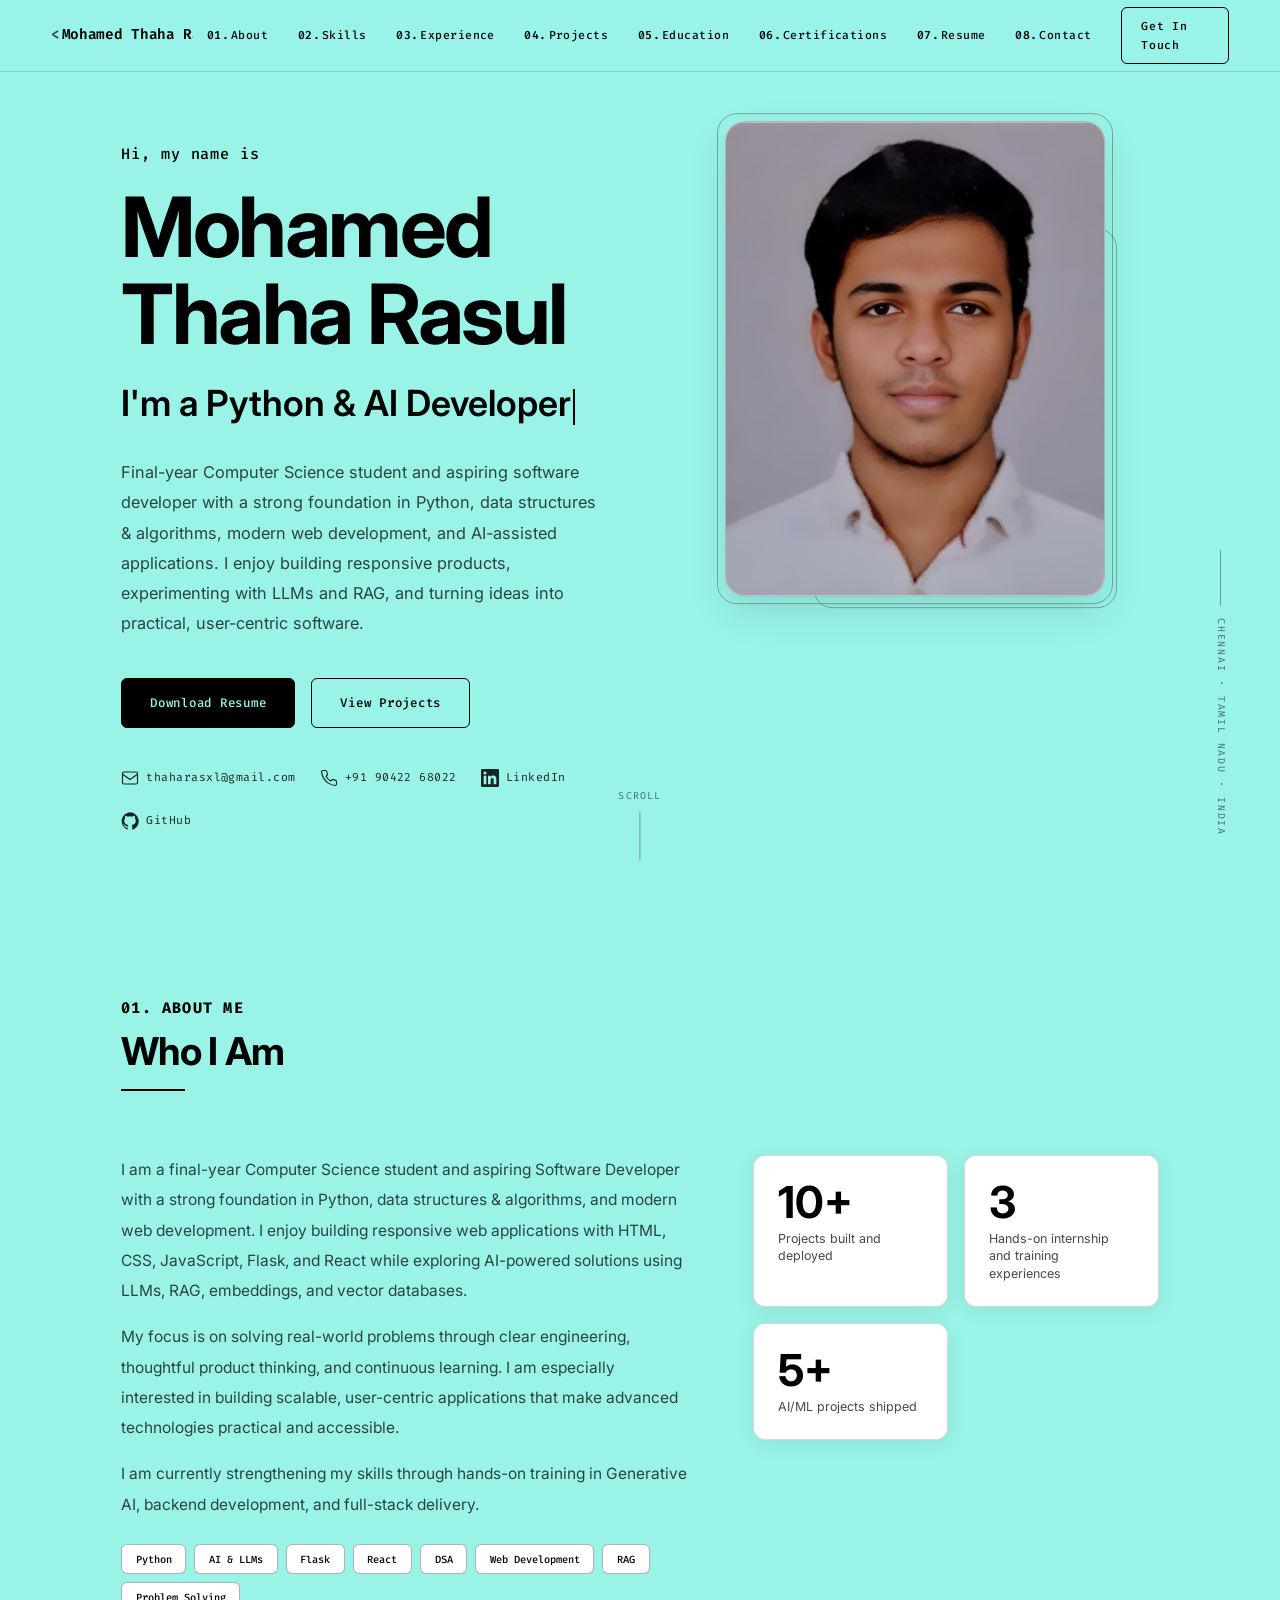
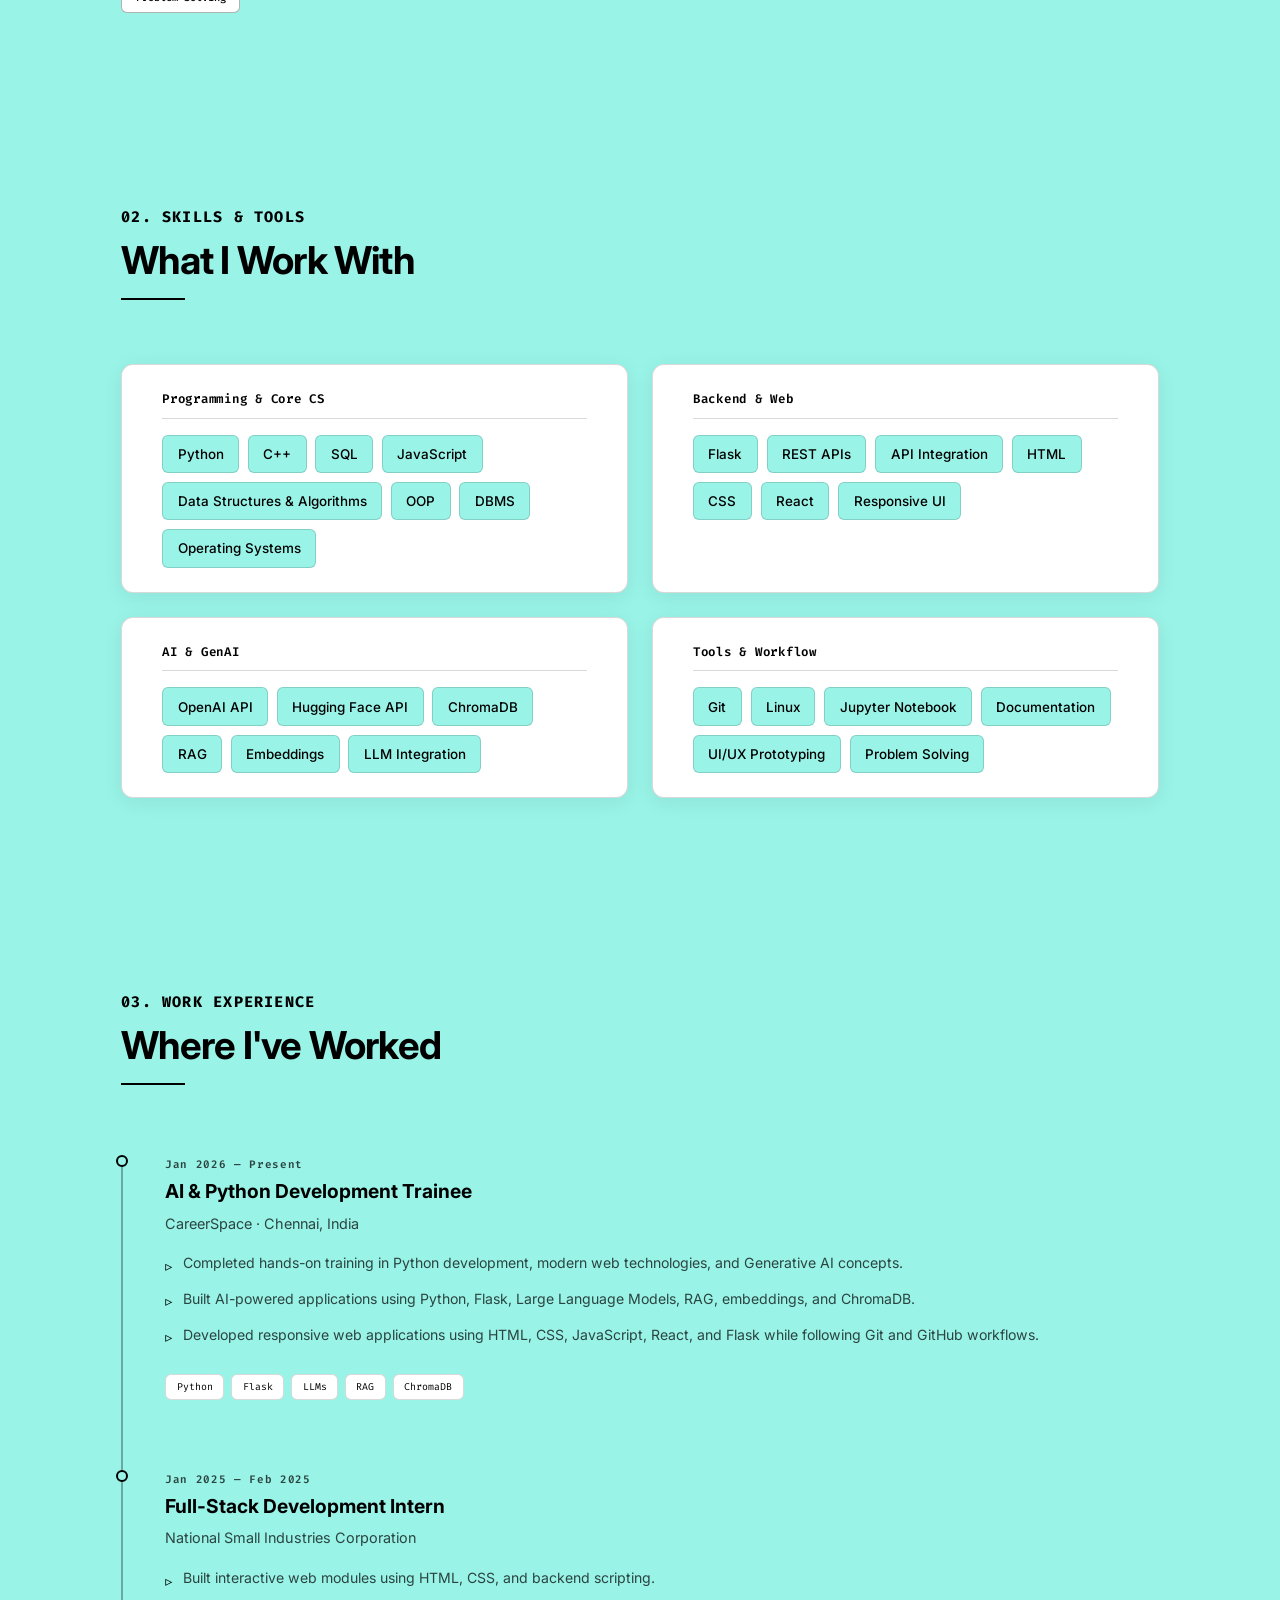
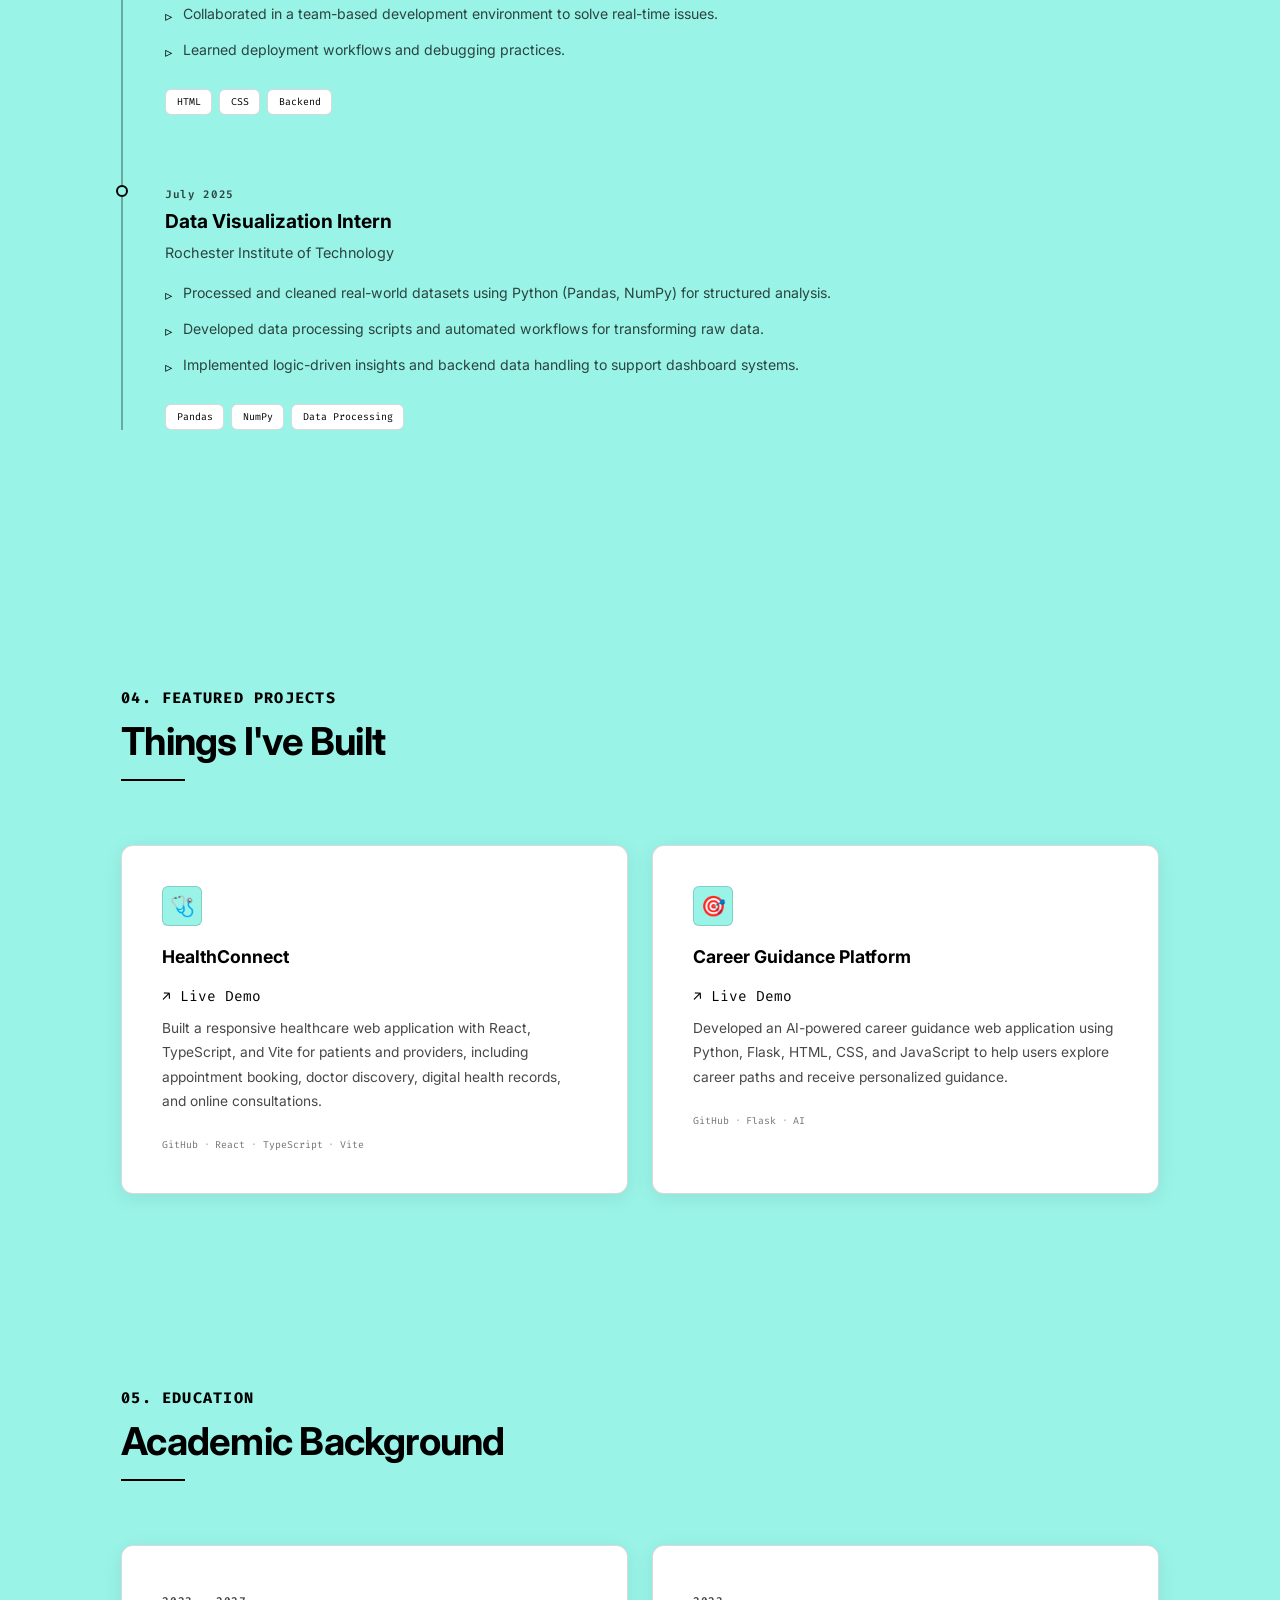
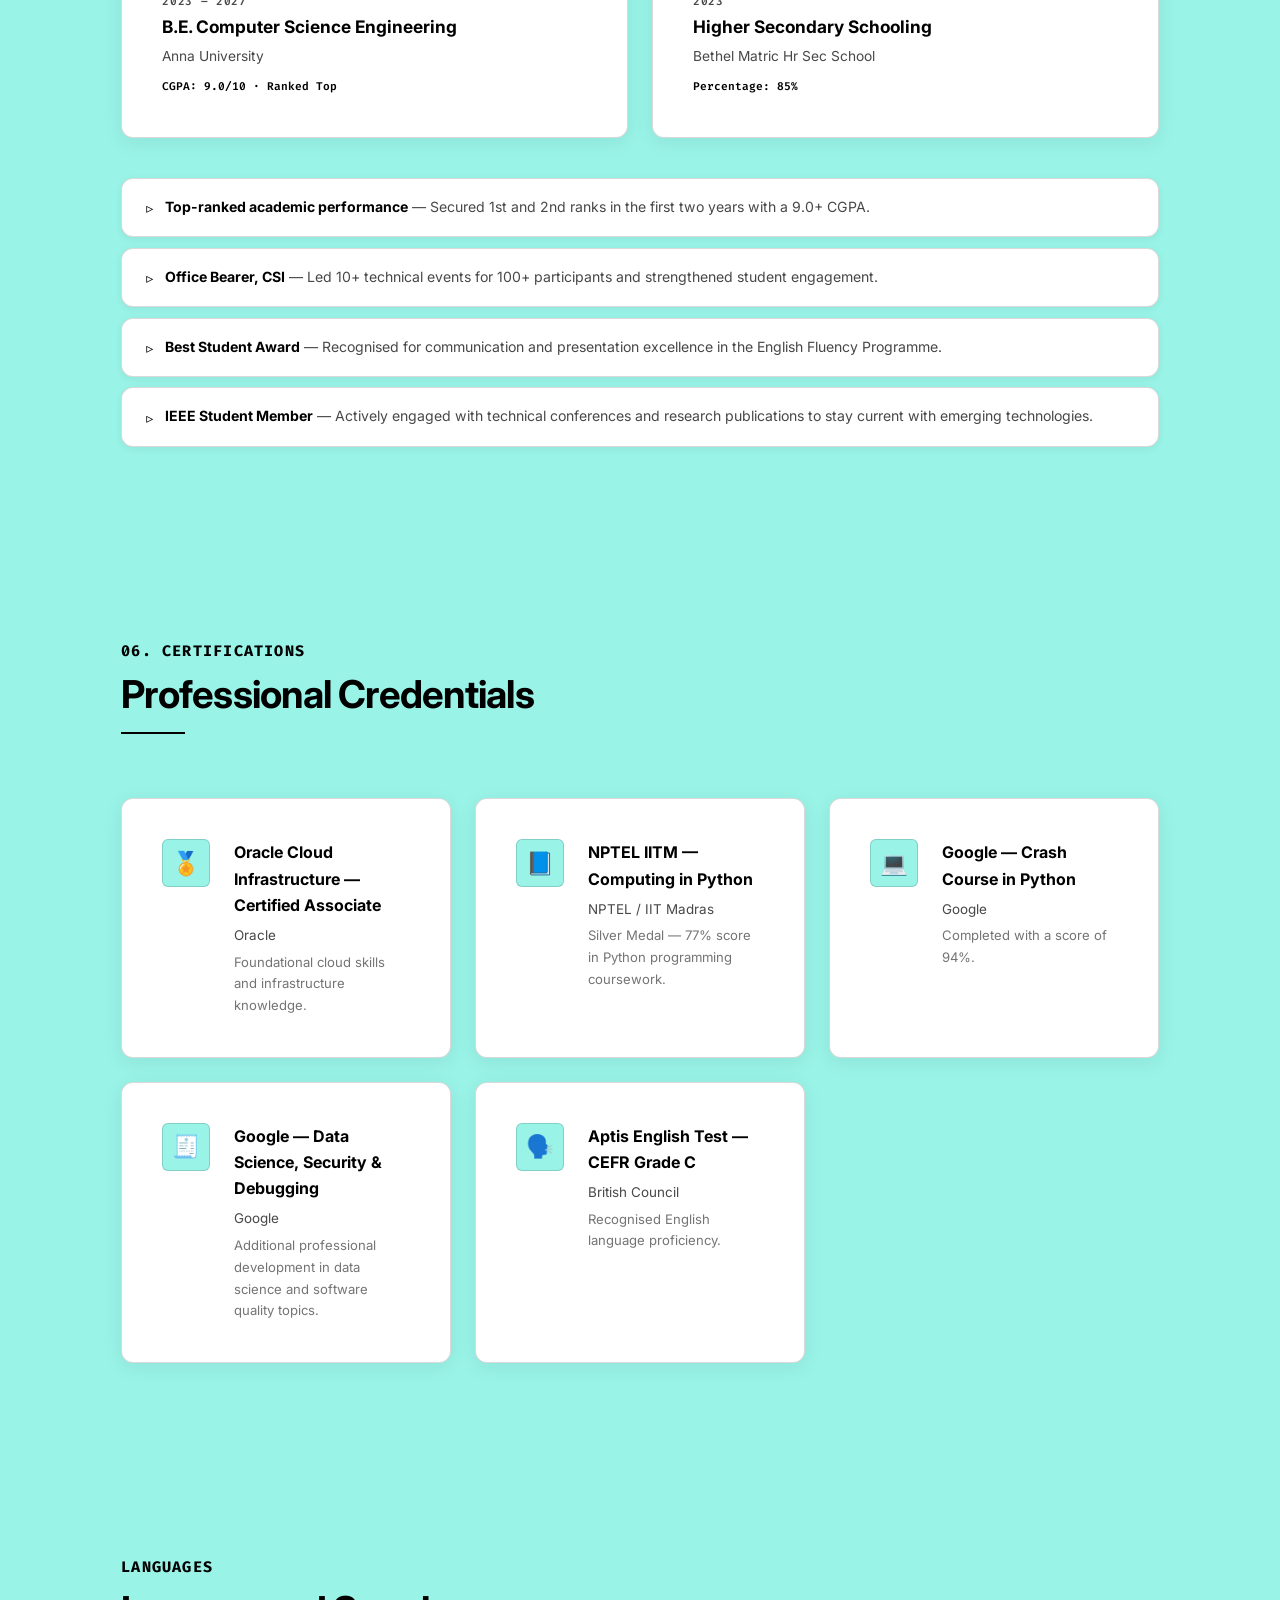
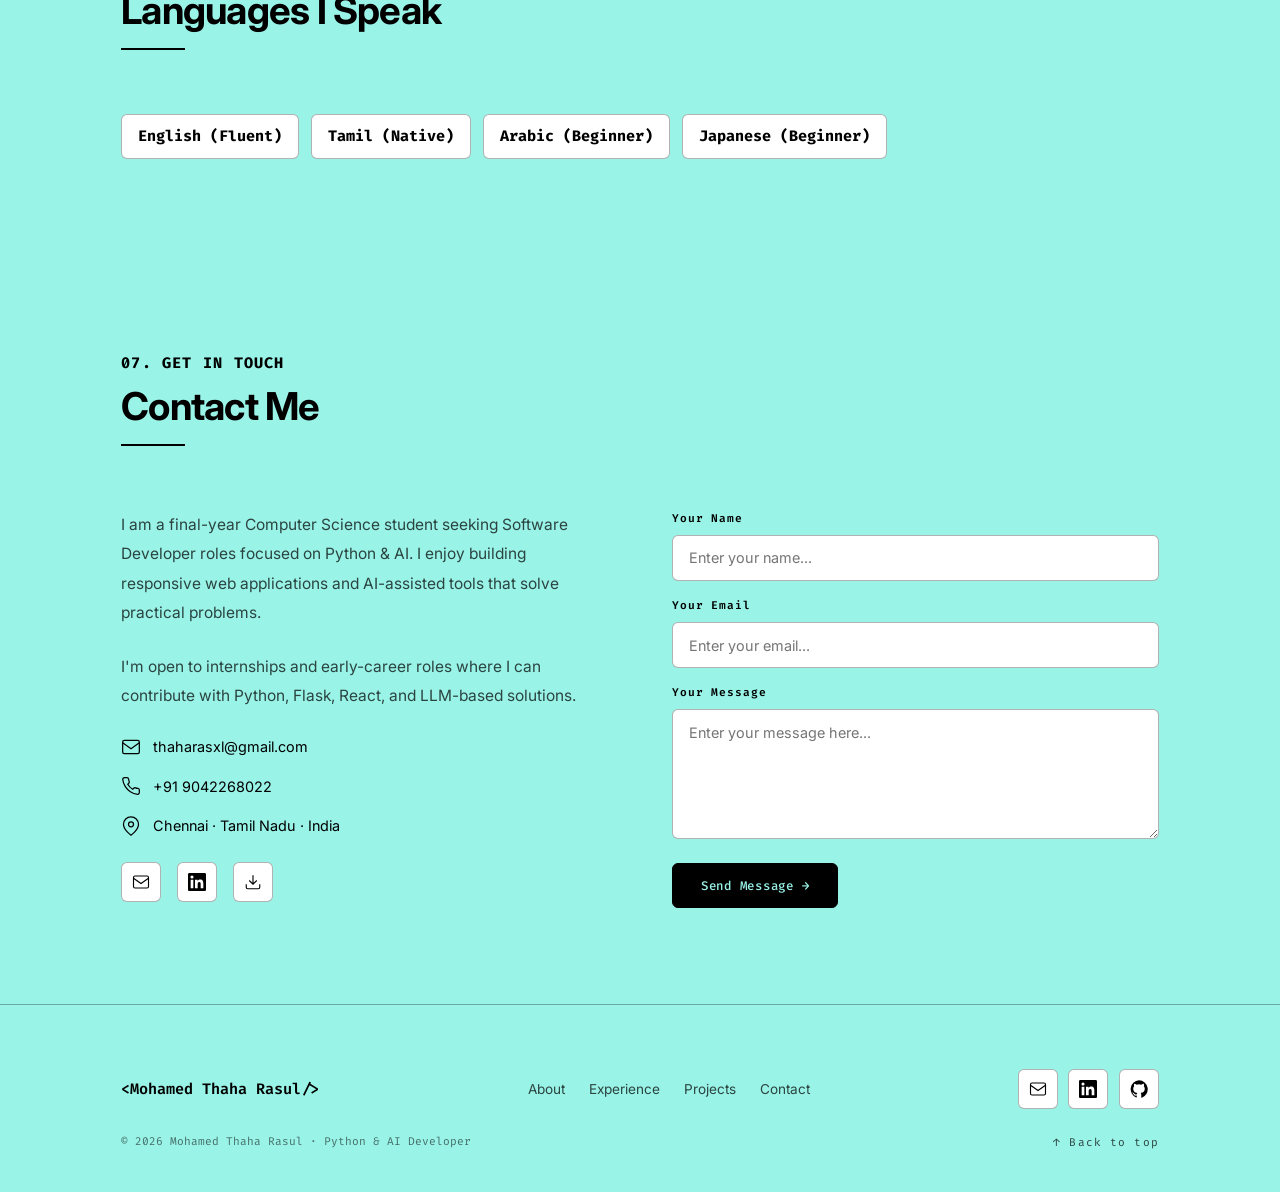
==== commit be7fa71a: "first commit" ====
--- a/index.html
+++ b/index.html
@@ -3,10 +3,10 @@
 <head>
   <meta charset="UTF-8">
   <meta name="viewport" content="width=device-width, initial-scale=1.0">
-  <title>Mohammed Nasrullah | Business Analyst Portfolio</title>
-  <meta name="description" content="Portfolio of Mohammed Nasrullah, Business Analyst based in Chennai. Expertise in KPI reporting, Power BI, SQL, stakeholder collaboration, and operational analytics.">
-  <meta name="author" content="Mohammed Nasrullah">
-  <meta name="theme-color" content="#a4f9fd">
+  <title>Mohamed Thaha Rasul | Python & AI Developer</title>
+  <meta name="description" content="Portfolio of Mohamed Thaha Rasul, a final-year Computer Science student and aspiring Python & AI developer focused on modern web applications, LLMs, RAG, and scalable user-centric software.">
+  <meta name="author" content="Mohamed Thaha Rasul">
+  <meta name="theme-color" content="#99F3E7">
   <link rel="icon" href="assets/icons/favicon.svg" type="image/svg+xml">
 
   <link rel="preconnect" href="https://fonts.googleapis.com">
@@ -25,8 +25,8 @@
   <!-- Navigation -->
   <header>
     <nav class="nav" id="nav" aria-label="Main navigation">
-      <a href="#hero" class="nav__logo" aria-label="Mohammed Nasrullah home">
-        <span class="nav__logo-bracket">&lt;</span>Mohammed Nasrullah<span class="nav__logo-bracket">/&gt;</span>
+      <a href="#hero" class="nav__logo" aria-label="Mohamed Thaha Rasul home">
+        <span class="nav__logo-bracket">&lt;</span>Mohamed Thaha Rasul<span class="nav__logo-bracket">/&gt;</span>
       </a>
 
       <div class="nav__links" id="navLinks">
@@ -36,7 +36,8 @@
         <a href="#projects" class="nav__link" data-section="projects"><span class="nav__link-num">04.</span>Projects</a>
         <a href="#education" class="nav__link" data-section="education"><span class="nav__link-num">05.</span>Education</a>
         <a href="#certifications" class="nav__link" data-section="certifications"><span class="nav__link-num">06.</span>Certifications</a>
-        <a href="#contact" class="nav__link" data-section="contact"><span class="nav__link-num">07.</span>Contact</a>
+        <a href="#resume" class="nav__link" data-section="resume"><span class="nav__link-num">07.</span>Resume</a>
+        <a href="#contact" class="nav__link" data-section="contact"><span class="nav__link-num">08.</span>Contact</a>
       </div>
 
       <a href="#contact" class="btn btn--outline btn--sm nav__cta">Get In Touch</a>
@@ -55,8 +56,9 @@
       <a href="#projects" class="mobile-nav__link">04. Projects</a>
       <a href="#education" class="mobile-nav__link">05. Education</a>
       <a href="#certifications" class="mobile-nav__link">06. Certifications</a>
-      <a href="#contact" class="mobile-nav__link">07. Contact</a>
-      <a href="assets/resume/resume.pdf" class="mobile-nav__link" download>Download Resume</a>
+      <a href="#resume" class="mobile-nav__link">07. Resume</a>
+      <a href="#contact" class="mobile-nav__link">08. Contact</a>
+      <a href="assets/resume/Mohamed_Thaha_Rasul_Resume.pdf" class="mobile-nav__link" download="Mohamed_Thaha_Rasul_Resume.pdf">Download Resume</a>
     </div>
   </header>
 
@@ -68,31 +70,34 @@
         <div class="hero__grid">
           <div class="hero__content">
             <p class="hero__greeting hero-animate hero-animate--1">Hi, my name is</p>
-            <h1 class="hero__name hero-animate hero-animate--2">Mohammed Nasrullah</h1>
+            <h1 class="hero__name hero-animate hero-animate--2">Mohamed Thaha Rasul</h1>
             <p class="hero__role hero-animate hero-animate--3">
               I'm a <span id="typewriter"></span><span class="typewriter-cursor" aria-hidden="true"></span>
             </p>
             <p class="hero__bio hero-animate hero-animate--4">
-              Business analyst based in Chennai with 2 years of experience in KPI reporting, Power BI dashboard development, SQL, and advanced Excel. I partner with stakeholders to analyse requirements, optimise operations, and translate complex data into executive insights.
+              Final-year Computer Science student and aspiring software developer with a strong foundation in Python, data structures &amp; algorithms, modern web development, and AI-assisted applications. I enjoy building responsive products, experimenting with LLMs and RAG, and turning ideas into practical, user-centric software.
             </p>
             <div class="hero__actions hero-animate hero-animate--5">
-              <a href="assets/resume/Mohammed Nasrullah Resume.pdf" class="btn btn--primary" download>Download Resume</a>
-              <a href="#contact" class="btn btn--outline">Get In Touch</a>
+              <a href="assets/resume/Mohamed_Thaha_Rasul_Resume.pdf" class="btn btn--primary" download="Mohamed_Thaha_Rasul_Resume.pdf">Download Resume</a>
+              <a href="#projects" class="btn btn--outline">View Projects</a>
             </div>
             <div class="hero__socials hero-animate hero-animate--6">
-              <a href="mailto:mdnasrullaah@gmail.com" class="hero__social-link" aria-label="Email Mohammed Nasrullah">
+              <a href="mailto:thaharasxl@gmail.com" class="hero__social-link" aria-label="Email Mohamed Thaha Rasul">
                 <svg class="hero__social-icon" viewBox="0 0 24 24" fill="none" stroke="currentColor" stroke-width="1.5" aria-hidden="true"><rect x="2" y="4" width="20" height="16" rx="2"/><path d="M2 7l10 7 10-7"/></svg>
-                mdnasrullaah@gmail.com
-              </a>
-              <a href="tel:+916374225214" class="hero__social-link" aria-label="Call Mohammed Nasrullah">
+                thaharasxl@gmail.com
+              </a>
+              <a href="tel:+919042268022" class="hero__social-link" aria-label="Call Mohamed Thaha Rasul">
                 <svg class="hero__social-icon" viewBox="0 0 24 24" fill="none" stroke="currentColor" stroke-width="1.5" aria-hidden="true"><path d="M22 16.92v3a2 2 0 01-2.18 2 19.79 19.79 0 01-8.63-3.07 19.5 19.5 0 01-6-6 19.79 19.79 0 01-3.07-8.67A2 2 0 014.11 2h3a2 2 0 012 1.72c.127.96.361 1.903.7 2.81a2 2 0 01-.45 2.11L8.09 9.91a16 16 0 006 6l1.27-1.27a2 2 0 012.11-.45c.907.339 1.85.573 2.81.7A2 2 0 0122 16.92z"/></svg>
-                +91 63742 25214
-              </a>
-              <a href= "https://www.linkedin.com/in/mohammed-nasrullah-4222221a8" class="hero__social-link" target="_blank" rel="noopener noreferrer" aria-label="LinkedIn profile">
+                +91 90422 68022
+              </a>
+              <a href="https://www.linkedin.com/in/mdthaharasul" class="hero__social-link" target="_blank" rel="noopener noreferrer" aria-label="LinkedIn profile">
                 <svg class="hero__social-icon" viewBox="0 0 24 24" fill="currentColor" aria-hidden="true"><path d="M20.447 20.452h-3.554v-5.569c0-1.328-.027-3.037-1.852-3.037-1.853 0-2.136 1.445-2.136 2.939v5.667H9.351V9h3.414v1.561h.046c.477-.9 1.637-1.85 3.37-1.85 3.601 0 4.267 2.37 4.267 5.455v6.286zM5.337 7.433a2.062 2.062 0 01-2.063-2.065 2.064 2.064 0 112.063 2.065zm1.782 13.019H3.555V9h3.564v11.452zM22.225 0H1.771C.792 0 0 .774 0 1.729v20.542C0 23.227.792 24 1.771 24h20.451C23.2 24 24 23.227 24 22.271V1.729C24 .774 23.2 0 22.222 0h.003z"/></svg>
                 LinkedIn
               </a>
-             
+              <a href="https://github.com/thaharasul" class="hero__social-link" target="_blank" rel="noopener noreferrer" aria-label="GitHub profile">
+                <svg class="hero__social-icon" viewBox="0 0 24 24" fill="currentColor" aria-hidden="true"><path d="M12 .297a12 12 0 00-3.79 23.02c.6.11.82-.26.82-.58v-2.04c-3.34.73-4.04-1.43-4.04-1.43-.54-1.38-1.32-1.75-1.32-1.75-1.08-.74.08-.72.08-.72 1.2.08 1.83 1.24 1.83 1.24 1.06 1.82 2.78 1.29 3.46.99.11-.77.42-1.29.76-1.59-2.67-.31-5.47-1.34-5.47-5.95 0-1.32.47-2.4 1.24-3.25-.12-.31-.54-1.55.12-3.23 0 0 1.01-.32 3.3 1.23a11.5 11.5 0 016.02 0c2.29-1.55 3.3-1.23 3.3-1.23.66 1.68.24 2.92.12 3.23.77.85 1.24 1.93 1.24 3.25 0 4.62-2.8 5.64-5.47 5.95.43.37.81 1.1.81 2.22v3.29c0 .32.22.69.83.58A12 12 0 0012 .297z"/></svg>
+                GitHub
+              </a>
             </div>
           </div>
 
@@ -100,8 +105,8 @@
             <div class="hero__profile-wrap profile-ring">
               <div class="hero__profile-frame">
                 <img
-                  src="assets/images/NN.png"
-                  alt="Mohammed Nasrullah — Business Analyst"
+                  src="assets/images/WhatsApp Image 2026-06-28 at 5.33.27 PM.jpeg"
+                  alt="Mohamed Thaha Rasul — Python & AI Developer"
                   class="hero__profile-img"
                   width="380"
                   height="475"
@@ -110,7 +115,6 @@
                 >
               </div>
               <div class="hero__profile-accent" aria-hidden="true"></div>
-              
             </div>
           </div>
         </div>
@@ -121,10 +125,9 @@
         <div class="hero__scroll-line"></div>
       </div>
 
-      <div class="hero__side-label" aria-hidden="true"> India · Tamil Nadu · Chennai </div>
-    </section>
-
-    
+      <div class="hero__side-label" aria-hidden="true"> Chennai · Tamil Nadu · India </div>
+    </section>
+
     <!-- About -->
     <section class="section" id="about" aria-labelledby="about-title">
       <div class="container">
@@ -134,33 +137,33 @@
 
         <div class="about__grid">
           <div class="about__text reveal">
-            <p>I am a Business Analyst with 2 years of experience delivering KPI reporting, Power BI dashboards, SQL analysis, and advanced Excel solutions. I collaborate closely with stakeholders to understand business requirements, identify improvement opportunities, and enable data-driven decision making.</p>
-            <p>My work combines operational efficiency, requirements analysis, and clear executive reporting. I focus on turning quantitative and qualitative inputs into concise insights and reliable outputs that support strategy, operations, and finance teams.</p>
-            <p>I am Microsoft PL-300 certified and excited to grow in Product Operations and Data & Operations Analytics roles.</p>
+            <p>I am a final-year Computer Science student and aspiring Software Developer with a strong foundation in Python, data structures &amp; algorithms, and modern web development. I enjoy building responsive web applications with HTML, CSS, JavaScript, Flask, and React while exploring AI-powered solutions using LLMs, RAG, embeddings, and vector databases.</p>
+            <p>My focus is on solving real-world problems through clear engineering, thoughtful product thinking, and continuous learning. I am especially interested in building scalable, user-centric applications that make advanced technologies practical and accessible.</p>
+            <p>I am currently strengthening my skills through hands-on training in Generative AI, backend development, and full-stack delivery.</p>
             <div class="about__tags">
-              <span class="about__tag">Business Analysis</span>
-              <span class="about__tag">KPI Reporting</span>
-              <span class="about__tag">Power BI Dashboards</span>
-              <span class="about__tag">SQL</span>
-              <span class="about__tag">Advanced Excel</span>
-              <span class="about__tag">Requirements Analysis</span>
-              <span class="about__tag">Stakeholder Collaboration</span>
-              <span class="about__tag">Operational Efficiency</span>
+              <span class="about__tag">Python</span>
+              <span class="about__tag">AI &amp; LLMs</span>
+              <span class="about__tag">Flask</span>
+              <span class="about__tag">React</span>
+              <span class="about__tag">DSA</span>
+              <span class="about__tag">Web Development</span>
+              <span class="about__tag">RAG</span>
+              <span class="about__tag">Problem Solving</span>
             </div>
           </div>
 
           <div class="about__stats">
             <div class="stat-card reveal-scale delay-1">
-              <div class="stat-card__number"><span data-counter="2" data-prefix="~" data-suffix=" yrs">~2 yrs</span></div>
-              <div class="stat-card__label">Business Analysis Experience</div>
+              <div class="stat-card__number">10+</div>
+              <div class="stat-card__label">Projects built and deployed</div>
             </div>
             <div class="stat-card reveal-scale delay-2">
-              <div class="stat-card__number">25</div>
-              <div class="stat-card__label">Executive presentations weekly</div>
+              <div class="stat-card__number">3</div>
+              <div class="stat-card__label">Hands-on internship and training experiences</div>
             </div>
             <div class="stat-card reveal-scale delay-3">
-              <div class="stat-card__number">40%</div>
-              <div class="stat-card__label">Manual reporting effort reduced</div>
+              <div class="stat-card__number">5+</div>
+              <div class="stat-card__label"> AI/ML projects shipped</div>
             </div>
           </div>
         </div>
@@ -176,64 +179,53 @@
 
         <div class="skills__grid">
           <article class="skill-card reveal delay-1">
-            <h3 class="skill-card__title">Business Analysis</h3>
+            <h3 class="skill-card__title">Programming &amp; Core CS</h3>
             <div class="skill-card__chips">
-              <span class="skill-chip">Business Analysis</span>
-              <span class="skill-chip">Business Requirements Analysis</span>
-              <span class="skill-chip">Stakeholder Management</span>
-              <span class="skill-chip">Process Analysis</span>
-              <span class="skill-chip">Gap Identification</span>
-              <span class="skill-chip">Process Improvement</span>
+              <span class="skill-chip">Python</span>
+              <span class="skill-chip">C++</span>
+              <span class="skill-chip">SQL</span>
+              <span class="skill-chip">JavaScript</span>
+              <span class="skill-chip">Data Structures &amp; Algorithms</span>
+              <span class="skill-chip">OOP</span>
+              <span class="skill-chip">DBMS</span>
+              <span class="skill-chip">Operating Systems</span>
             </div>
           </article>
 
           <article class="skill-card reveal delay-2">
-            <h3 class="skill-card__title">Analytics</h3>
+            <h3 class="skill-card__title">Backend &amp; Web</h3>
             <div class="skill-card__chips">
-              <span class="skill-chip">KPI Reporting</span>
-              <span class="skill-chip">Performance Monitoring</span>
-              <span class="skill-chip">Trend Analysis</span>
-              <span class="skill-chip">Root Cause Analysis</span>
-              <span class="skill-chip">Business Reporting</span>
-              <span class="skill-chip">Executive Reporting</span>
+              <span class="skill-chip">Flask</span>
+              <span class="skill-chip">REST APIs</span>
+              <span class="skill-chip">API Integration</span>
+              <span class="skill-chip">HTML</span>
+              <span class="skill-chip">CSS</span>
+              <span class="skill-chip">React</span>
+              <span class="skill-chip">Responsive UI</span>
             </div>
           </article>
 
           <article class="skill-card reveal delay-3">
-            <h3 class="skill-card__title">Data</h3>
+            <h3 class="skill-card__title">AI &amp; GenAI</h3>
             <div class="skill-card__chips">
-              <span class="skill-chip">Data Analysis</span>
-              <span class="skill-chip">Insight Generation</span>
-              <span class="skill-chip">Decision Making</span>
-              <span class="skill-chip">SQL</span>
-              <span class="skill-chip">Advanced Excel</span>
+              <span class="skill-chip">OpenAI API</span>
+              <span class="skill-chip">Hugging Face API</span>
+              <span class="skill-chip">ChromaDB</span>
+              <span class="skill-chip">RAG</span>
+              <span class="skill-chip">Embeddings</span>
+              <span class="skill-chip">LLM Integration</span>
             </div>
           </article>
 
           <article class="skill-card reveal delay-4">
-            <h3 class="skill-card__title">Product</h3>
+            <h3 class="skill-card__title">Tools &amp; Workflow</h3>
             <div class="skill-card__chips">
-              <span class="skill-chip">Product Operations Support</span>
-              <span class="skill-chip">UAT</span>
-              <span class="skill-chip">Agile</span>
-              <span class="skill-chip">SDLC Awareness</span>
-              <span class="skill-chip">Stakeholder Collaboration</span>
-            </div>
-          </article>
-
-          <article class="skill-card reveal delay-5">
-            <h3 class="skill-card__title">Tools</h3>
-            <div class="skill-card__chips">
-              <span class="skill-chip">Power BI</span>
-              <span class="skill-chip">Dashboard Development</span>
-              <span class="skill-chip">DAX</span>
-              <span class="skill-chip">Power Query</span>
-              <span class="skill-chip">Data Modelling</span>
-              <span class="skill-chip">JIRA</span>
-              <span class="skill-chip">Confluence</span>
-              <span class="skill-chip">SharePoint</span>
-              <span class="skill-chip">PowerPoint</span>
-              <span class="skill-chip">Python (In Progress)</span>
+              <span class="skill-chip">Git</span>
+              <span class="skill-chip">Linux</span>
+              <span class="skill-chip">Jupyter Notebook</span>
+              <span class="skill-chip">Documentation</span>
+              <span class="skill-chip">UI/UX Prototyping</span>
+              <span class="skill-chip">Problem Solving</span>
             </div>
           </article>
         </div>
@@ -249,26 +241,52 @@
 
         <div class="timeline">
           <article class="timeline__item reveal">
-            <time class="timeline__date" datetime="2024-02/2025-11">Feb 2024 — Nov 2025 · 1 yr 10 months</time>
-            <h3 class="timeline__role">Business Presentation Specialist</h3>
-            <p class="timeline__company">Global Consulting Firm · Chennai, India</p>
+            <time class="timeline__date" datetime="2026-01">Jan 2026 — Present</time>
+            <h3 class="timeline__role">AI &amp; Python Development Trainee</h3>
+            <p class="timeline__company">CareerSpace · Chennai, India</p>
             <ul class="timeline__points">
-              <li class="timeline__point"><span class="timeline__arrow" aria-hidden="true">▹</span><span>Delivered 25 executive presentations every week across 10+ client engagements with near-zero rework over 21 months.</span></li>
-              <li class="timeline__point"><span class="timeline__arrow" aria-hidden="true">▹</span><span>Analysed operational and financial data to identify trends, business gaps, and improvement opportunities.</span></li>
-              <li class="timeline__point"><span class="timeline__arrow" aria-hidden="true">▹</span><span>Worked across strategy, operations, and finance stakeholders to translate business requirements into reports, dashboards, and executive insights.</span></li>
-              <li class="timeline__point"><span class="timeline__arrow" aria-hidden="true">▹</span><span>Reduced manual reporting effort by 40% through standardised dashboards, templates, and process improvements.</span></li>
-              <li class="timeline__point"><span class="timeline__arrow" aria-hidden="true">▹</span><span>Managed requirements from 5+ stakeholder groups and synthesised quantitative and qualitative information into executive analyses.</span></li>
-              <li class="timeline__point"><span class="timeline__arrow" aria-hidden="true">▹</span><span>Reduced courier expenses by 90%, lowering costs from ₹100,000 to under ₹10,000 while maintaining delivery quality.</span></li>
-              <li class="timeline__point"><span class="timeline__arrow" aria-hidden="true">▹</span><span>Recognised for reliability, attention to detail, and consistent delivery of complex analysis under tight deadlines.</span></li>
+              <li class="timeline__point"><span class="timeline__arrow" aria-hidden="true">▹</span><span>Completed hands-on training in Python development, modern web technologies, and Generative AI concepts.</span></li>
+              <li class="timeline__point"><span class="timeline__arrow" aria-hidden="true">▹</span><span>Built AI-powered applications using Python, Flask, Large Language Models, RAG, embeddings, and ChromaDB.</span></li>
+              <li class="timeline__point"><span class="timeline__arrow" aria-hidden="true">▹</span><span>Developed responsive web applications using HTML, CSS, JavaScript, React, and Flask while following Git and GitHub workflows.</span></li>
             </ul>
             <div class="timeline__tags">
-              <span class="tag">Power BI</span>
-              <span class="tag">SQL</span>
-              <span class="tag">Business Analysis</span>
-              <span class="tag">KPI Reporting</span>
-              <span class="tag">Stakeholder Management</span>
-              <span class="tag">Process Improvement</span>
-              <span class="tag">Operational Analytics</span>
+              <span class="tag">Python</span>
+              <span class="tag">Flask</span>
+              <span class="tag">LLMs</span>
+              <span class="tag">RAG</span>
+              <span class="tag">ChromaDB</span>
+            </div>
+          </article>
+
+          <article class="timeline__item reveal">
+            <time class="timeline__date" datetime="2025-01">Jan 2025 — Feb 2025</time>
+            <h3 class="timeline__role">Full-Stack Development Intern</h3>
+            <p class="timeline__company"><a href="https://www.nsic.co.in/" target="_blank" rel="noopener noreferrer">National Small Industries Corporation</a></p>
+            <ul class="timeline__points">
+              <li class="timeline__point"><span class="timeline__arrow" aria-hidden="true">▹</span><span>Built interactive web modules using HTML, CSS, and backend scripting.</span></li>
+              <li class="timeline__point"><span class="timeline__arrow" aria-hidden="true">▹</span><span>Collaborated in a team-based development environment to solve real-time issues.</span></li>
+              <li class="timeline__point"><span class="timeline__arrow" aria-hidden="true">▹</span><span>Learned deployment workflows and debugging practices.</span></li>
+            </ul>
+            <div class="timeline__tags">
+              <span class="tag">HTML</span>
+              <span class="tag">CSS</span>
+              <span class="tag">Backend</span>
+            </div>
+          </article>
+
+          <article class="timeline__item reveal">
+            <time class="timeline__date" datetime="2025-07">July 2025</time>
+            <h3 class="timeline__role">Data Visualization Intern</h3>
+            <p class="timeline__company"><a href="https://www.rit.edu/" target="_blank" rel="noopener noreferrer">Rochester Institute of Technology</a></p>
+            <ul class="timeline__points">
+              <li class="timeline__point"><span class="timeline__arrow" aria-hidden="true">▹</span><span>Processed and cleaned real-world datasets using Python (Pandas, NumPy) for structured analysis.</span></li>
+              <li class="timeline__point"><span class="timeline__arrow" aria-hidden="true">▹</span><span>Developed data processing scripts and automated workflows for transforming raw data.</span></li>
+              <li class="timeline__point"><span class="timeline__arrow" aria-hidden="true">▹</span><span>Implemented logic-driven insights and backend data handling to support dashboard systems.</span></li>
+            </ul>
+            <div class="timeline__tags">
+              <span class="tag">Pandas</span>
+              <span class="tag">NumPy</span>
+              <span class="tag">Data Processing</span>
             </div>
           </article>
         </div>
@@ -279,62 +297,36 @@
     <section class="section" id="projects" aria-labelledby="projects-title">
       <div class="container">
         <p class="section-label reveal">04. Featured Projects</p>
-        <h2 class="section-title reveal" id="projects-title">Things I've Built &amp; Led</h2>
+        <h2 class="section-title reveal" id="projects-title">Things I've Built</h2>
         <div class="section-divider reveal"></div>
 
         <div class="projects__grid">
           <article class="project-card reveal delay-1">
             <div class="project-card__header">
-              <div class="project-card__icon" aria-hidden="true">📊</div>
-            </div>
-            <h3 class="project-card__title">Business Performance Dashboard</h3>
-            <p class="project-card__desc">Delivered KPI dashboards using pivot tables, charts, conditional formatting, trend analysis, and variance analysis to generate actionable executive insights.</p>
+              <div class="project-card__icon" aria-hidden="true">🩺</div>
+            </div>
+            <h3 class="project-card__title">HealthConnect</h3>
+            <a class="project-card__live" href="#" aria-label="Live Demo (coming soon)">↗ Live Demo</a>
+            <p class="project-card__desc">Built a responsive healthcare web application with React, TypeScript, and Vite for patients and providers, including appointment booking, doctor discovery, digital health records, and online consultations.</p>
             <div class="project-card__tags">
-              <span class="project-card__tag">KPI Dashboards</span>
-              <span class="project-card__tag">Pivot Tables</span>
-              <span class="project-card__tag">Trend Analysis</span>
-              <span class="project-card__tag">Actionable Insights</span>
+              <a class="project-card__tag" href="https://github.com/thaharasul" target="_blank" rel="noopener noreferrer">GitHub</a>
+              <span class="project-card__tag">React</span>
+              <span class="project-card__tag">TypeScript</span>
+              <span class="project-card__tag">Vite</span>
             </div>
           </article>
 
           <article class="project-card reveal delay-2">
             <div class="project-card__header">
-              <div class="project-card__icon" aria-hidden="true">📈</div>
-            </div>
-            <h3 class="project-card__title">Market &amp; Customer Segmentation</h3>
-            <p class="project-card__desc">Delivered customer segmentation, market trends analysis, visual summaries, and data-backed recommendations to support client decision making.</p>
+              <div class="project-card__icon" aria-hidden="true">🎯</div>
+            </div>
+            <h3 class="project-card__title">Career Guidance Platform</h3>
+            <a class="project-card__live" href="https://careerguide-gxiz.onrender.com" target="_blank" rel="noopener noreferrer">↗ Live Demo</a>
+            <p class="project-card__desc">Developed an AI-powered career guidance web application using Python, Flask, HTML, CSS, and JavaScript to help users explore career paths and receive personalized guidance.</p>
             <div class="project-card__tags">
-              <span class="project-card__tag">Customer Segmentation</span>
-              <span class="project-card__tag">Market Trends</span>
-              <span class="project-card__tag">Visual Summaries</span>
-              <span class="project-card__tag">Recommendations</span>
-            </div>
-          </article>
-
-          <article class="project-card reveal delay-3">
-            <div class="project-card__header">
-              <div class="project-card__icon" aria-hidden="true">🎯</div>
-            </div>
-            <h3 class="project-card__title">Finun'2k23 — Intercollegiate Event</h3>
-            <p class="project-card__desc">Event Lead for an intercollegiate event of 2500+ students. Managed sponsorships, stakeholder relations with local council, and the full PR strategy end to end.</p>
-            <div class="project-card__tags">
-              <span class="project-card__tag">Event Management</span>
-              <span class="project-card__tag">Stakeholder Relations</span>
-              <span class="project-card__tag">Sponsorship</span>
-              <span class="project-card__tag">PR Strategy</span>
-            </div>
-          </article>
-
-          <article class="project-card reveal delay-4">
-            <div class="project-card__header">
-              <div class="project-card__icon" aria-hidden="true">🤝</div>
-            </div>
-            <h3 class="project-card__title">Rotaract Community Service</h3>
-            <p class="project-card__desc">As Director of Community Service, developed and executed several community projects. Created scalable channels for the Rotaract Club to grow its impact.</p>
-            <div class="project-card__tags">
-              <span class="project-card__tag">Program Management</span>
-              <span class="project-card__tag">Community Development</span>
-              <span class="project-card__tag">Leadership</span>
+              <a class="project-card__tag" href="https://github.com/thaharasul" target="_blank" rel="noopener noreferrer">GitHub</a>
+              <span class="project-card__tag">Flask</span>
+              <span class="project-card__tag">AI</span>
             </div>
           </article>
         </div>
@@ -350,32 +342,36 @@
 
         <div class="education__grid">
           <article class="edu-card reveal delay-1">
-            <time class="edu-card__year" datetime="2020/2023">2020 – 2023</time>
-            <h3 class="edu-card__degree">Bachelor of Arts (B.Com)</h3>
-            <p class="edu-card__institution">The New College · Chennai</p>
-            <p class="edu-card__score">Score: 71%</p>
+            <time class="edu-card__year" datetime="2023/2027">2023 – 2027</time>
+            <h3 class="edu-card__degree">B.E. Computer Science Engineering</h3>
+            <p class="edu-card__institution">Anna University</p>
+            <p class="edu-card__score">CGPA: 9.0/10 · Ranked Top</p>
           </article>
 
           <article class="edu-card reveal delay-2">
-            <time class="edu-card__year" datetime="2019/2020">2019 – 2020</time>
-            <h3 class="edu-card__degree">Higher Secondary Certificate</h3>
-            <p class="edu-card__institution">SBOA Matric. Hr. Sec. School · Anna Nagar, Chennai</p>
-            <p class="edu-card__score">Score: 87%</p>
+            <time class="edu-card__year" datetime="2023/2023">2023</time>
+            <h3 class="edu-card__degree">Higher Secondary Schooling</h3>
+            <p class="edu-card__institution">Bethel Matric Hr Sec School</p>
+            <p class="edu-card__score">Percentage: 85%</p>
           </article>
         </div>
 
         <div class="achievements">
           <div class="achievement-item reveal delay-1">
             <span class="achievement-item__arrow" aria-hidden="true">▹</span>
-            <span><strong>Student Union Chairman (2022–23)</strong> — Represented the student body, collaborated with college management, and planned campus-wide initiatives.</span>
+            <span><strong>Top-ranked academic performance</strong> — Secured 1st and 2nd ranks in the first two years with a 9.0+ CGPA.</span>
           </div>
           <div class="achievement-item reveal delay-2">
             <span class="achievement-item__arrow" aria-hidden="true">▹</span>
-            <span><strong>Outstanding Student Award (2021–22)</strong> — Recognised for academic performance, leadership, and consistent contribution to college activities.</span>
+            <span><strong>Office Bearer, CSI</strong> — Led 10+ technical events for 100+ participants and strengthened student engagement.</span>
           </div>
           <div class="achievement-item reveal delay-3">
             <span class="achievement-item__arrow" aria-hidden="true">▹</span>
-            <span><strong>Director, Community Service — Rotaract Club</strong> — Led club service initiatives and improved program delivery through structured execution.</span>
+            <span><strong>Best Student Award</strong> — Recognised for communication and presentation excellence in the English Fluency Programme.</span>
+          </div>
+          <div class="achievement-item reveal delay-4">
+            <span class="achievement-item__arrow" aria-hidden="true">▹</span>
+            <span><strong>IEEE Student Member</strong> — Actively engaged with technical conferences and research publications to stay current with emerging technologies.</span>
           </div>
         </div>
       </div>
@@ -392,45 +388,45 @@
           <article class="cert-card reveal delay-1">
             <div class="cert-card__icon" aria-hidden="true">🏅</div>
             <div>
-              <h3 class="cert-card__title">Microsoft PL-300 — Data Analyst Associate</h3>
-              <p class="cert-card__issuer">Microsoft</p>
-              <p class="cert-card__desc">Certified in Power BI reporting, dashboard development, data modelling, DAX, and data preparation for executive decision-making.</p>
+              <h3 class="cert-card__title">Oracle Cloud Infrastructure — Certified Associate</h3>
+              <p class="cert-card__issuer">Oracle</p>
+              <p class="cert-card__desc">Foundational cloud skills and infrastructure knowledge.</p>
             </div>
           </article>
 
           <article class="cert-card reveal delay-2">
             <div class="cert-card__icon" aria-hidden="true">📘</div>
             <div>
-              <h3 class="cert-card__title">McKinsey Forward — Business Analytics</h3>
-              <p class="cert-card__issuer">McKinsey</p>
-              <p class="cert-card__desc">Completed coursework on analytics frameworks, KPI-driven problem solving, and business performance improvement.</p>
+              <h3 class="cert-card__title">NPTEL IITM — Computing in Python</h3>
+              <p class="cert-card__issuer">NPTEL / IIT Madras</p>
+              <p class="cert-card__desc">Silver Medal — 77% score in Python programming coursework.</p>
             </div>
           </article>
 
           <article class="cert-card reveal delay-3">
-            <div class="cert-card__icon" aria-hidden="true">💼</div>
+            <div class="cert-card__icon" aria-hidden="true">💻</div>
             <div>
-              <h3 class="cert-card__title">IBM Business Analysis</h3>
-              <p class="cert-card__issuer">IBM</p>
-              <p class="cert-card__desc">Focused on requirements analysis, stakeholder collaboration, process mapping, and translating business needs into analytics deliverables.</p>
+              <h3 class="cert-card__title">Google — Crash Course in Python</h3>
+              <p class="cert-card__issuer">Google</p>
+              <p class="cert-card__desc">Completed with a score of 94%.</p>
             </div>
           </article>
 
           <article class="cert-card reveal delay-4">
-            <div class="cert-card__icon" aria-hidden="true">🤖</div>
+            <div class="cert-card__icon" aria-hidden="true">🧾</div>
             <div>
-              <h3 class="cert-card__title">Business Analysis & Gen AI</h3>
-              <p class="cert-card__issuer">Professional Certificate</p>
-              <p class="cert-card__desc">In progress: building capabilities in generative AI-driven analysis, business requirements automation, and insight generation.</p>
+              <h3 class="cert-card__title">Google — Data Science, Security &amp; Debugging</h3>
+              <p class="cert-card__issuer">Google</p>
+              <p class="cert-card__desc">Additional professional development in data science and software quality topics.</p>
             </div>
           </article>
 
           <article class="cert-card reveal delay-5">
-            <div class="cert-card__icon" aria-hidden="true">🎓</div>
+            <div class="cert-card__icon" aria-hidden="true">🗣️</div>
             <div>
-              <h3 class="cert-card__title">PG Certificate in Data Analytics & BI</h3>
-              <p class="cert-card__issuer">In Progress</p>
-              <p class="cert-card__desc">Current programme strengthening analytics, Power BI, SQL, and business intelligence capabilities for data-driven roles.</p>
+              <h3 class="cert-card__title">Aptis English Test — CEFR Grade C</h3>
+              <p class="cert-card__issuer">British Council</p>
+              <p class="cert-card__desc">Recognised English language proficiency.</p>
             </div>
           </article>
         </div>
@@ -446,10 +442,9 @@
 
         <div class="languages__grid reveal">
           <span class="language-tag">English (Fluent)</span>
-          <span class="language-tag">Tamil (Fluent)</span>
-          <span class="language-tag">Urdu (Native)</span>
-          <span class="language-tag">Hindi (Fluent)</span>
+          <span class="language-tag">Tamil (Native)</span>
           <span class="language-tag">Arabic (Beginner)</span>
+          <span class="language-tag">Japanese (Beginner)</span>
         </div>
       </div>
     </section>
@@ -464,33 +459,33 @@
         <div class="contact__grid">
           <div class="reveal-left">
             <div class="contact__text">
-              <p>I am actively seeking Business Analyst and Product Operations roles based in Chennai. If you think there's a fit, I'd love to connect and discuss how I can support analytics-driven decision making.</p>
-              <p>My experience includes KPI reporting, Power BI dashboards, SQL, and stakeholder collaboration across strategy, finance, and operations.</p>
+              <p>I am a final-year Computer Science student seeking Software Developer roles focused on Python &amp; AI. I enjoy building responsive web applications and AI-assisted tools that solve practical problems.</p>
+              <p>I'm open to internships and early-career roles where I can contribute with Python, Flask, React, and LLM-based solutions.</p>
             </div>
 
             <div class="contact__details">
-              <a href="mailto:mdnasrullaah@gmail.com" class="contact__row">
+              <a href="mailto:thaharasxl@gmail.com" class="contact__row">
                 <svg class="contact__icon" viewBox="0 0 24 24" fill="none" stroke="currentColor" stroke-width="1.5" aria-hidden="true"><rect x="2" y="4" width="20" height="16" rx="2"/><path d="M2 7l10 7 10-7"/></svg>
-                mdnasrullaah@gmail.com
-              </a>
-              <a href="tel:+916374225214" class="contact__row">
+                thaharasxl@gmail.com
+              </a>
+              <a href="tel:+919042268022" class="contact__row">
                 <svg class="contact__icon" viewBox="0 0 24 24" fill="none" stroke="currentColor" stroke-width="1.5" aria-hidden="true"><path d="M22 16.92v3a2 2 0 01-2.18 2 19.79 19.79 0 01-8.63-3.07 19.5 19.5 0 01-6-6 19.79 19.79 0 01-3.07-8.67A2 2 0 014.11 2h3a2 2 0 012 1.72c.127.96.361 1.903.7 2.81a2 2 0 01-.45 2.11L8.09 9.91a16 16 0 006 6l1.27-1.27a2 2 0 012.11-.45c.907.339 1.85.573 2.81.7A2 2 0 0122 16.92z"/></svg>
-                +91 63742 25214
+                +91 9042268022
               </a>
               <div class="contact__row">
                 <svg class="contact__icon" viewBox="0 0 24 24" fill="none" stroke="currentColor" stroke-width="1.5" aria-hidden="true"><path d="M21 10c0 7-9 13-9 13s-9-6-9-13a9 9 0 0118 0z"/><circle cx="12" cy="10" r="3"/></svg>
-                Chennai, 600002 · India
+                Chennai · Tamil Nadu · India
               </div>
             </div>
 
             <div class="contact__socials">
-              <a href="mailto:mdnasrullaah@gmail.com" class="social-icon-btn" aria-label="Email">
+              <a href="mailto:thaharasxl@gmail.com" class="social-icon-btn" aria-label="Email">
                 <svg viewBox="0 0 24 24" fill="none" stroke="currentColor" stroke-width="1.5"><rect x="2" y="4" width="20" height="16" rx="2"/><path d="M2 7l10 7 10-7"/></svg>
               </a>
-              <a href= "https://www.linkedin.com/in/mohammed-nasrullah-4222221a8" class="social-icon-btn" target="_blank" rel="noopener noreferrer" aria-label="LinkedIn">
+              <a href="https://www.linkedin.com/in/mdthaharasul" class="social-icon-btn" target="_blank" rel="noopener noreferrer" aria-label="LinkedIn">
                 <svg viewBox="0 0 24 24" fill="currentColor"><path d="M20.447 20.452h-3.554v-5.569c0-1.328-.027-3.037-1.852-3.037-1.853 0-2.136 1.445-2.136 2.939v5.667H9.351V9h3.414v1.561h.046c.477-.9 1.637-1.85 3.37-1.85 3.601 0 4.267 2.37 4.267 5.455v6.286zM5.337 7.433a2.062 2.062 0 01-2.063-2.065 2.064 2.064 0 112.063 2.065zm1.782 13.019H3.555V9h3.564v11.452zM22.225 0H1.771C.792 0 0 .774 0 1.729v20.542C0 23.227.792 24 1.771 24h20.451C23.2 24 24 23.227 24 22.271V1.729C24 .774 23.2 0 22.222 0h.003z"/></svg>
               </a>
-              <a href="assets/resume/Mohammed Nasrullah Resume.pdf" class="social-icon-btn" download aria-label="Download resume">
+              <a href="assets/resume/Mohammed Nasrullah Resume.pdf" class="social-icon-btn" download="Mohamed_Thaha_Rasul_Resume.pdf" aria-label="Download resume">
                 <svg viewBox="0 0 24 24" fill="none" stroke="currentColor" stroke-width="1.5"><path d="M21 15v4a2 2 0 01-2 2H5a2 2 0 01-2-2v-4M7 10l5 5 5-5M12 15V3"/></svg>
               </a>
             </div>
@@ -523,7 +518,7 @@
   <!-- Footer -->
   <footer class="footer">
     <div class="container footer__inner">
-      <div class="footer__logo">&lt;Mohammed Nasrullah/&gt;</div>
+      <div class="footer__logo">&lt;Mohamed Thaha Rasul/&gt;</div>
       <nav class="footer__links" aria-label="Footer navigation">
         <a href="#about" class="footer__link">About</a>
         <a href="#experience" class="footer__link">Experience</a>
@@ -531,14 +526,17 @@
         <a href="#contact" class="footer__link">Contact</a>
       </nav>
       <div class="footer__socials">
-        <a href="mailto:mdnasrullaah@gmail.com" class="social-icon-btn" aria-label="Email">
+        <a href="mailto:thaharasxl@gmail.com" class="social-icon-btn" aria-label="Email">
           <svg viewBox="0 0 24 24" fill="none" stroke="currentColor" stroke-width="1.5"><rect x="2" y="4" width="20" height="16" rx="2"/><path d="M2 7l10 7 10-7"/></svg>
         </a>
-        <a href="https://linkedin.com" class="social-icon-btn" target="_blank" rel="noopener noreferrer" aria-label="LinkedIn">
+        <a href="https://www.linkedin.com/in/mdthaharasul" class="social-icon-btn" target="_blank" rel="noopener noreferrer" aria-label="LinkedIn">
           <svg viewBox="0 0 24 24" fill="currentColor"><path d="M20.447 20.452h-3.554v-5.569c0-1.328-.027-3.037-1.852-3.037-1.853 0-2.136 1.445-2.136 2.939v5.667H9.351V9h3.414v1.561h.046c.477-.9 1.637-1.85 3.37-1.85 3.601 0 4.267 2.37 4.267 5.455v6.286zM5.337 7.433a2.062 2.062 0 01-2.063-2.065 2.064 2.064 0 112.063 2.065zm1.782 13.019H3.555V9h3.564v11.452zM22.225 0H1.771C.792 0 0 .774 0 1.729v20.542C0 23.227.792 24 1.771 24h20.451C23.2 24 24 23.227 24 22.271V1.729C24 .774 23.2 0 22.222 0h.003z"/></svg>
         </a>
-      </div>
-      <p class="footer__copy">&copy; <span id="currentYear">2026</span> Mohammed Nasrullah · Business Analyst</p>
+        <a href="https://github.com/thaharasul" class="social-icon-btn" target="_blank" rel="noopener noreferrer" aria-label="GitHub">
+          <svg viewBox="0 0 24 24" fill="currentColor"><path d="M12 .297a12 12 0 00-3.79 23.02c.6.11.82-.26.82-.58v-2.04c-3.34.73-4.04-1.43-4.04-1.43-.54-1.38-1.32-1.75-1.32-1.75-1.08-.74.08-.72.08-.72 1.2.08 1.83 1.24 1.83 1.24 1.06 1.82 2.78 1.29 3.46.99.11-.77.42-1.29.76-1.59-2.67-.31-5.47-1.34-5.47-5.95 0-1.32.47-2.4 1.24-3.25-.12-.31-.54-1.55.12-3.23 0 0 1.01-.32 3.3 1.23a11.5 11.5 0 016.02 0c2.29-1.55 3.3-1.23 3.3-1.23.66 1.68.24 2.92.12 3.23.77.85 1.24 1.93 1.24 3.25 0 4.62-2.8 5.64-5.47 5.95.43.37.81 1.1.81 2.22v3.29c0 .32.22.69.83.58A12 12 0 0012 .297z"/></svg>
+        </a>
+      </div>
+      <p class="footer__copy">&copy; <span id="currentYear">2026</span> Mohamed Thaha Rasul · Python &amp; AI Developer</p>
       <button class="footer__back-top" id="footerBackTop" aria-label="Back to top">↑ Back to top</button>
     </div>
   </footer>
--- a/css/variables.css
+++ b/css/variables.css
@@ -1,11 +1,11 @@
 /* ============================================================
-   Design Tokens — Mohammed Nasrullah Portfolio
+  Design Tokens — Mohamed Thaha Rasul Portfolio
    ============================================================ */
 
 :root {
   /* Color palette */
-  --color-bg:           #a4f9fd;
-  --color-bg-soft:      rgba(164, 249, 253, 0.88);
+  --color-bg:           #99F3E7;
+  --color-bg-soft:      rgba(153, 243, 231, 0.88);
   --color-surface:      #ffffff;
   --color-text:         #000000;
   --color-text-muted:   rgba(0, 0, 0, 0.72);
--- a/css/style.css
+++ b/css/style.css
@@ -223,19 +223,30 @@
 }
 
 .nav.is-scrolled {
-  background: rgba(164, 249, 253, 0.97);
+  background: var(--color-bg-soft);
   box-shadow: var(--shadow-sm);
 }
 
 .nav__logo {
   font-family: var(--font-mono);
-  font-size: 1rem;
+  font-size: 0.9rem;
   font-weight: 600;
-  letter-spacing: -0.01em;
+  letter-spacing: -0.02em;
+  line-height: 1;
+  color: var(--color-text);
+  white-space: nowrap;
+  display: inline-flex;
+  align-items: center;
+  gap: 0.1rem;
+  overflow: hidden;
+  text-overflow: ellipsis;
 }
 
 .nav__logo-bracket {
-  opacity: 0.5;
+  opacity: 0.65;
+  font-weight: 700;
+  display: inline-block;
+  transform: translateY(-0.5px);
 }
 
 .nav__links {
@@ -249,7 +260,8 @@
   font-size: 0.72rem;
   font-weight: 500;
   letter-spacing: 0.04em;
-  opacity: 0.7;
+  color: var(--color-text);
+  opacity: 0.95;
   padding: 0.45rem 0.85rem;
   position: relative;
   transition: opacity var(--duration-fast);
@@ -314,7 +326,7 @@
   display: block;
   width: 100%;
   height: 1.5px;
-  background: var(--color-accent);
+  background: var(--color-text);
   transition: transform var(--duration-base) var(--ease-out), opacity var(--duration-base);
 }
 
@@ -339,7 +351,7 @@
   z-index: var(--z-mobile-nav);
   flex-direction: column;
   padding: var(--space-md) clamp(1.25rem, 4vw, 2rem) var(--space-lg);
-  background: rgba(164, 249, 253, 0.98);
+  background: var(--color-bg-soft);
   backdrop-filter: blur(20px);
   border-bottom: 1px solid var(--color-border);
   transform: translateY(-8px);
@@ -382,7 +394,7 @@
   display: grid;
   grid-template-columns: 1fr 1fr;
   gap: var(--space-xl);
-  align-items: center;
+  align-items: start;
   width: 100%;
 }
 
@@ -461,6 +473,7 @@
 .hero__profile-wrap {
   position: relative;
   width: min(100%, 380px);
+  transform: translateY(-1.3rem);
 }
 
 .hero__profile-frame {
@@ -864,6 +877,14 @@
   color: var(--color-text-subtle);
 }
 
+.project-card__live {
+  display: inline-block;
+  font-family: var(--font-mono);
+  font-size: 0.9rem;
+  color: var(--color-accent);
+  margin-bottom: 0.5rem;
+}
+
 .project-card__tag:not(:last-child)::after {
   content: '·';
   margin-left: 0.35rem;
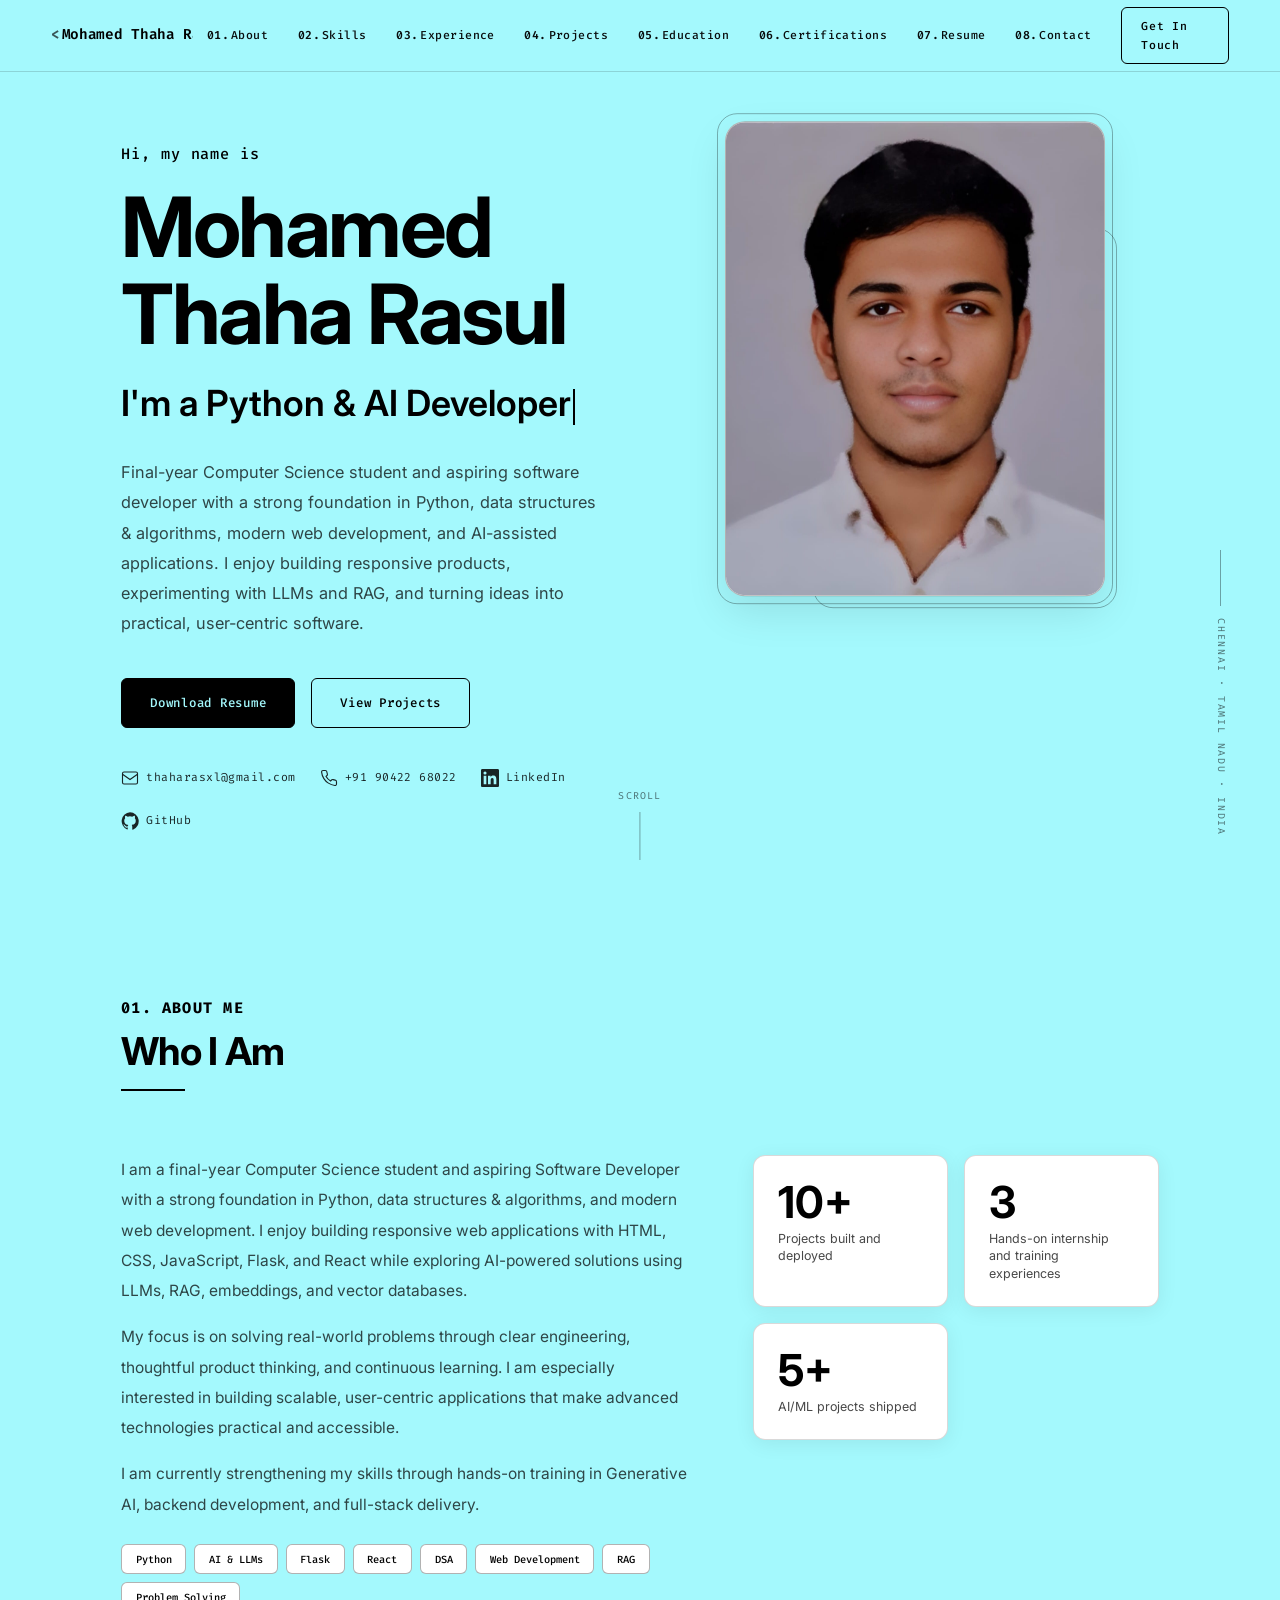
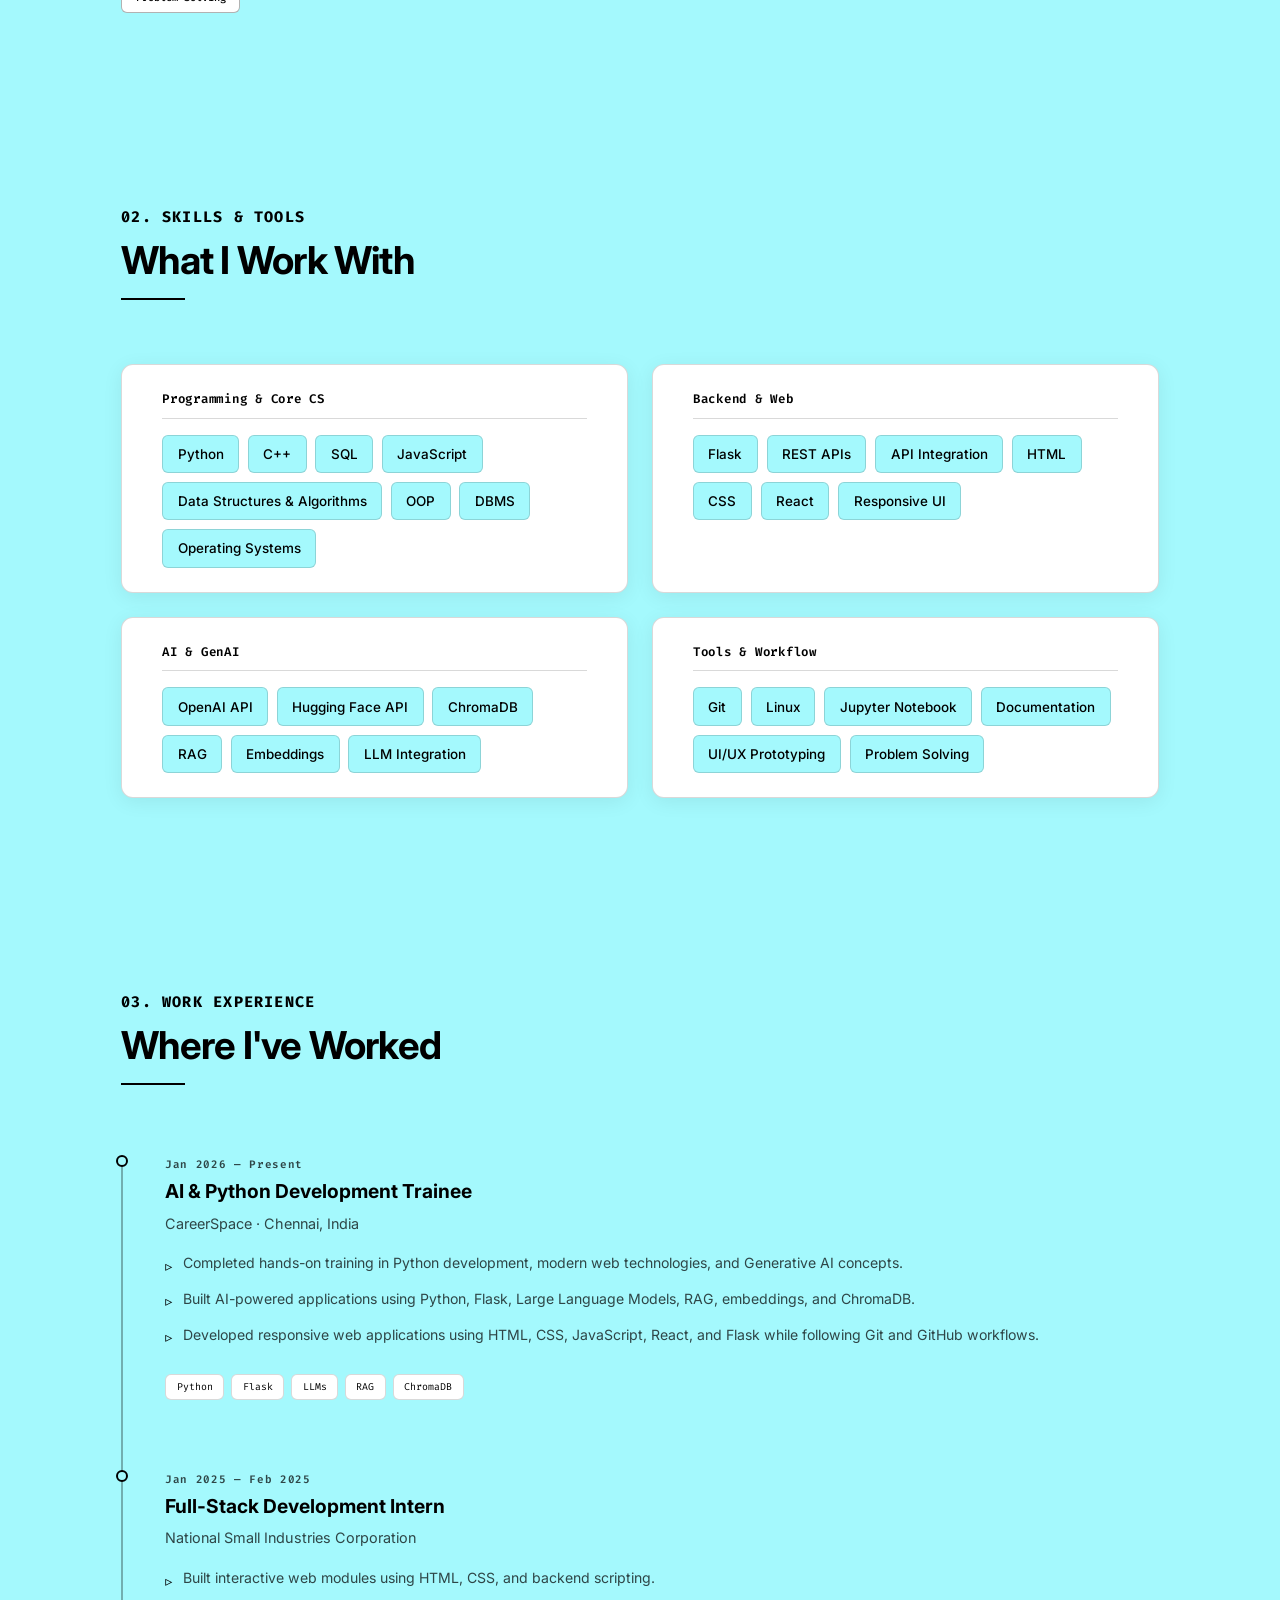
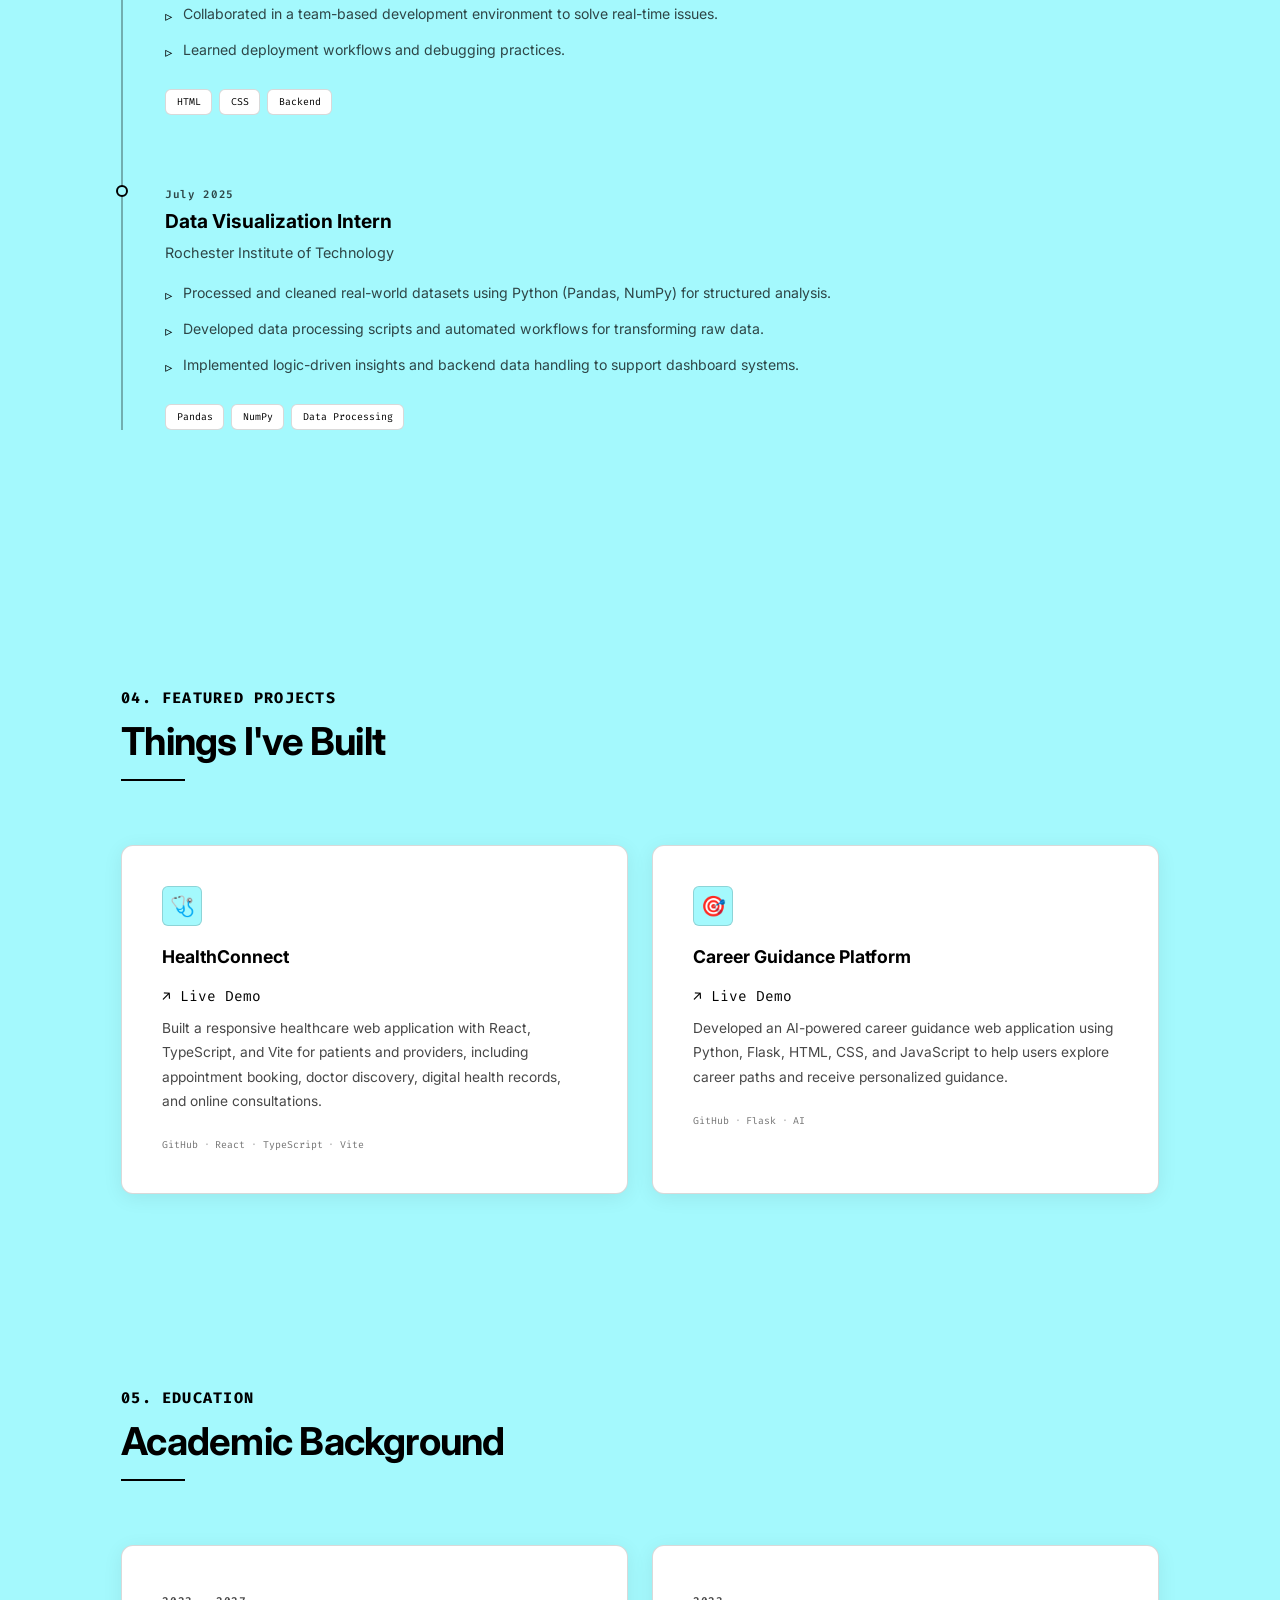
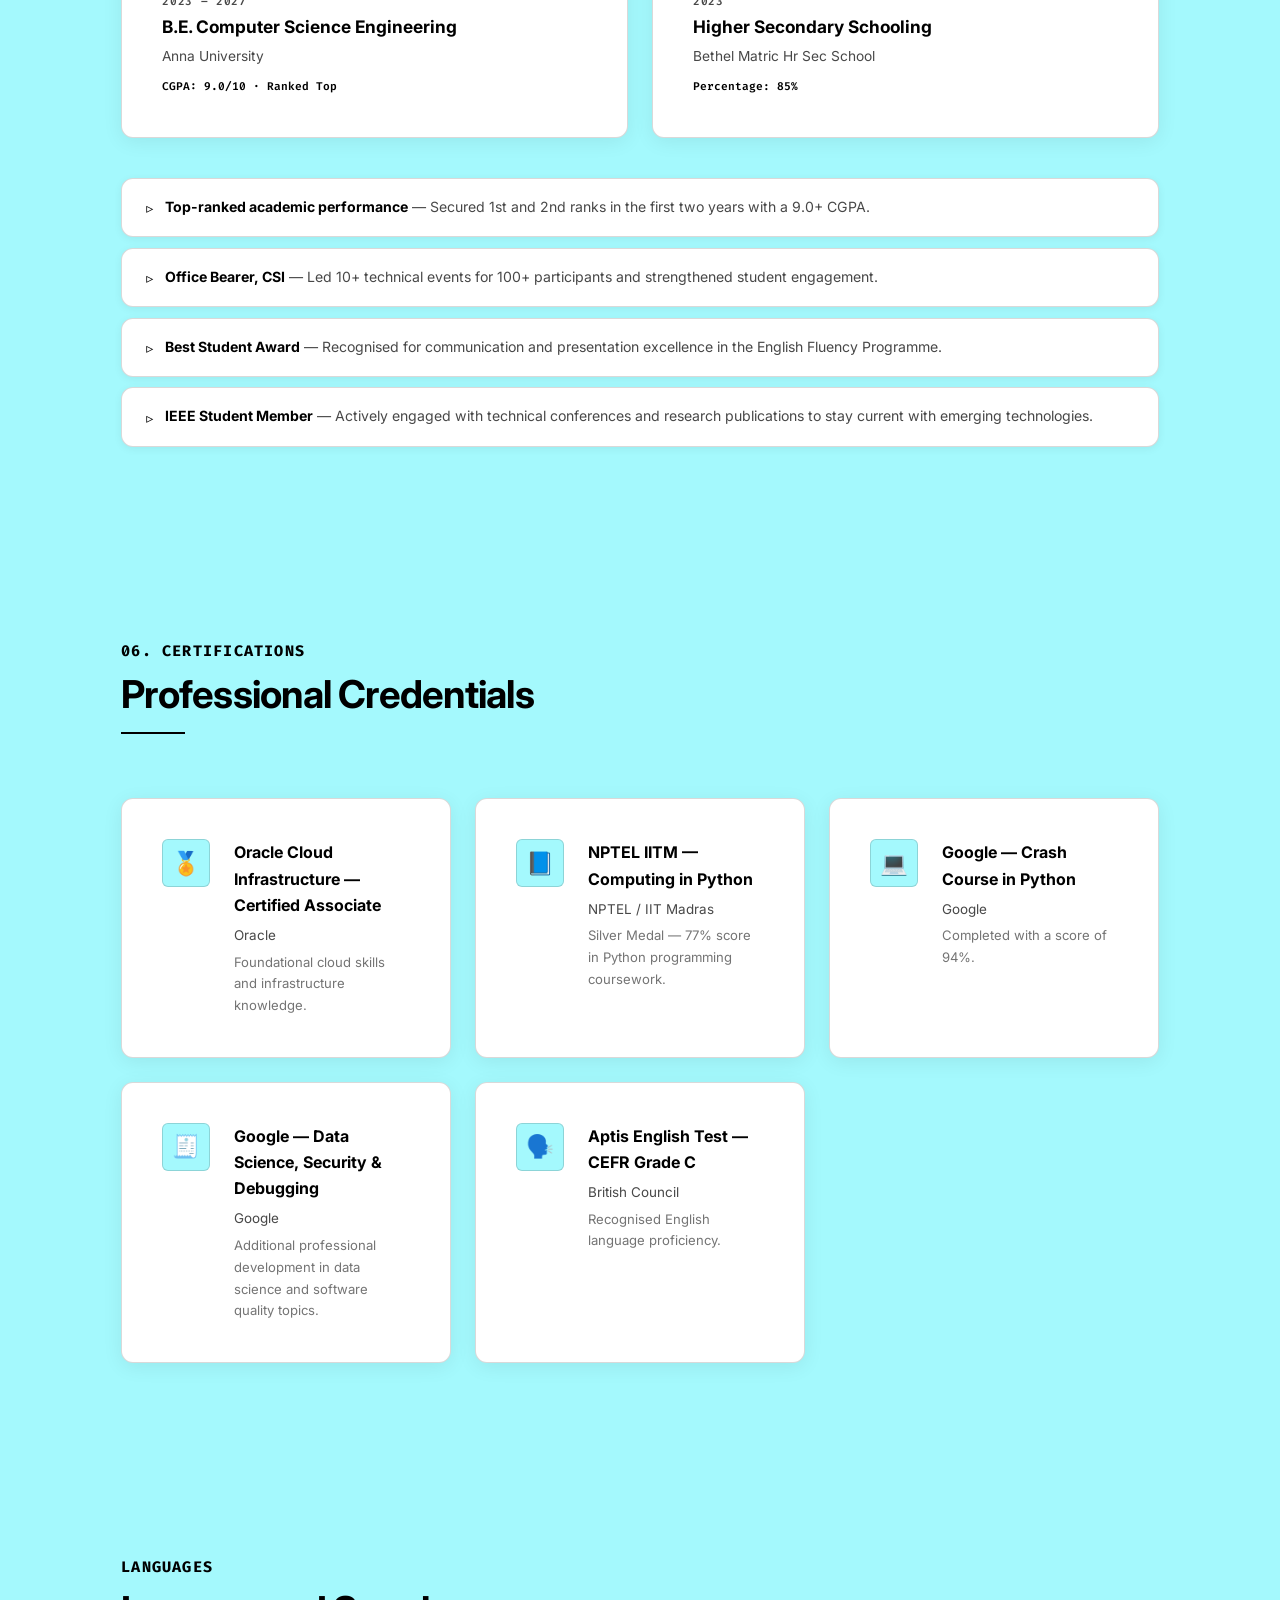
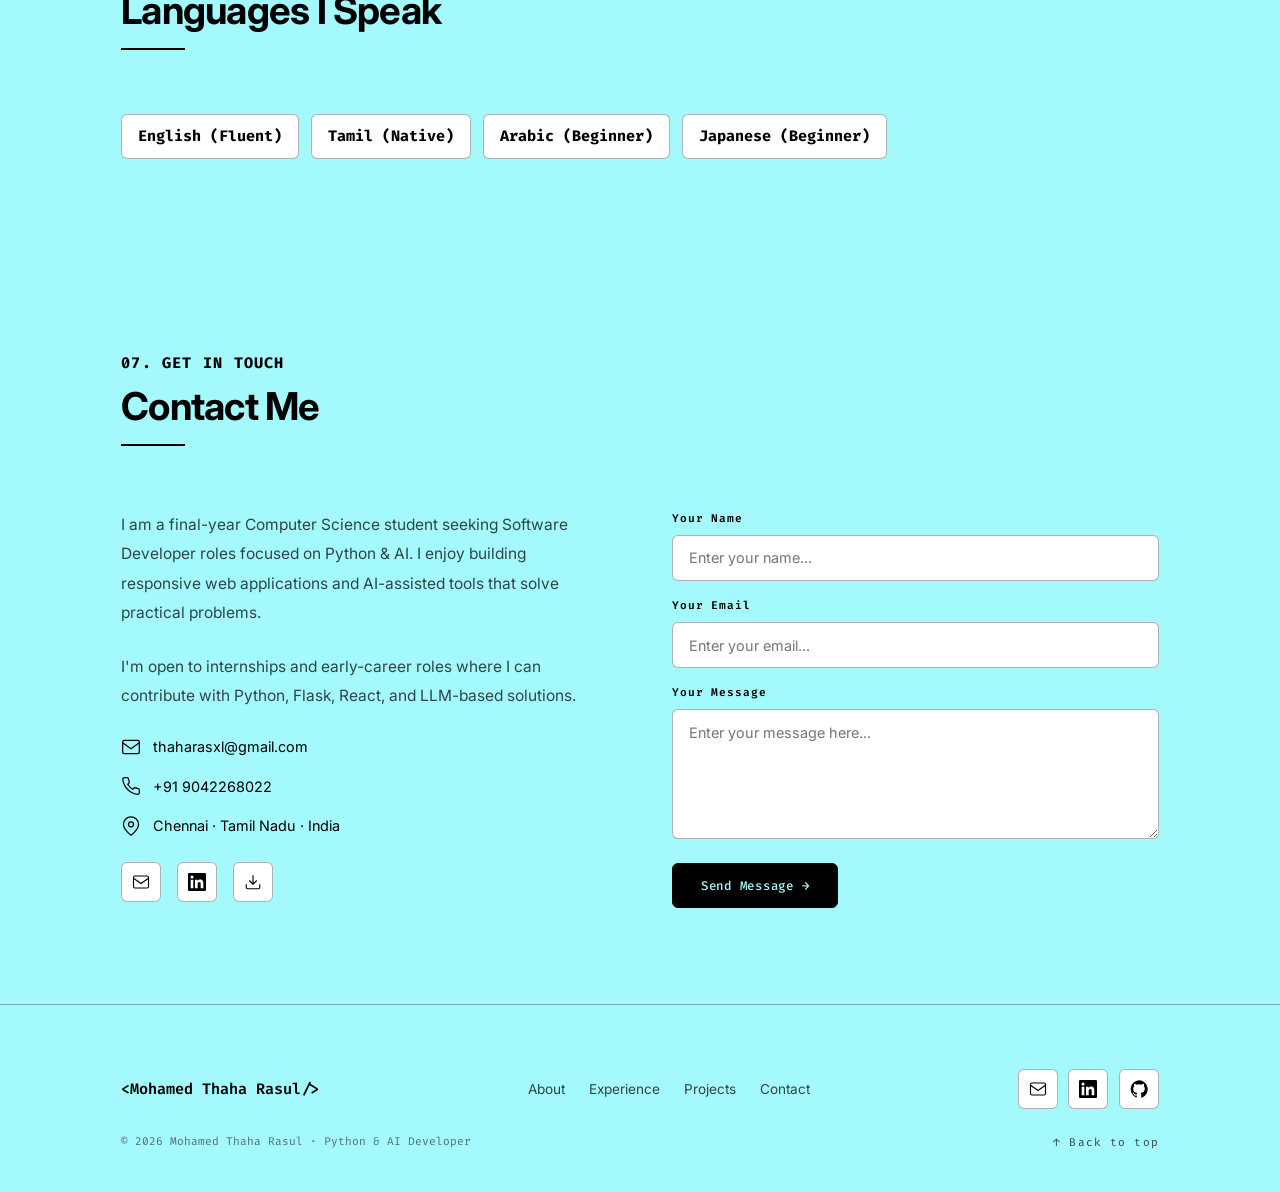
==== commit ef2eaaf5: "first commit" ====
--- a/index.html
+++ b/index.html
@@ -485,7 +485,7 @@
               <a href="https://www.linkedin.com/in/mdthaharasul" class="social-icon-btn" target="_blank" rel="noopener noreferrer" aria-label="LinkedIn">
                 <svg viewBox="0 0 24 24" fill="currentColor"><path d="M20.447 20.452h-3.554v-5.569c0-1.328-.027-3.037-1.852-3.037-1.853 0-2.136 1.445-2.136 2.939v5.667H9.351V9h3.414v1.561h.046c.477-.9 1.637-1.85 3.37-1.85 3.601 0 4.267 2.37 4.267 5.455v6.286zM5.337 7.433a2.062 2.062 0 01-2.063-2.065 2.064 2.064 0 112.063 2.065zm1.782 13.019H3.555V9h3.564v11.452zM22.225 0H1.771C.792 0 0 .774 0 1.729v20.542C0 23.227.792 24 1.771 24h20.451C23.2 24 24 23.227 24 22.271V1.729C24 .774 23.2 0 22.222 0h.003z"/></svg>
               </a>
-              <a href="assets/resume/Mohammed Nasrullah Resume.pdf" class="social-icon-btn" download="Mohamed_Thaha_Rasul_Resume.pdf" aria-label="Download resume">
+              <a href="assets/resume/Mohamed_Thaha_Rasul_Resume.pdf" class="social-icon-btn" download="Mohamed_Thaha_Rasul_Resume.pdf" aria-label="Download resume">
                 <svg viewBox="0 0 24 24" fill="none" stroke="currentColor" stroke-width="1.5"><path d="M21 15v4a2 2 0 01-2 2H5a2 2 0 01-2-2v-4M7 10l5 5 5-5M12 15V3"/></svg>
               </a>
             </div>
--- a/css/variables.css
+++ b/css/variables.css
@@ -4,8 +4,8 @@
 
 :root {
   /* Color palette */
-  --color-bg:           #99F3E7;
-  --color-bg-soft:      rgba(153, 243, 231, 0.88);
+  --color-bg:           #a4f9fd;
+  --color-bg-soft:      rgba(164, 249, 253, 0.88);
   --color-surface:      #ffffff;
   --color-text:         #000000;
   --color-text-muted:   rgba(0, 0, 0, 0.72);
